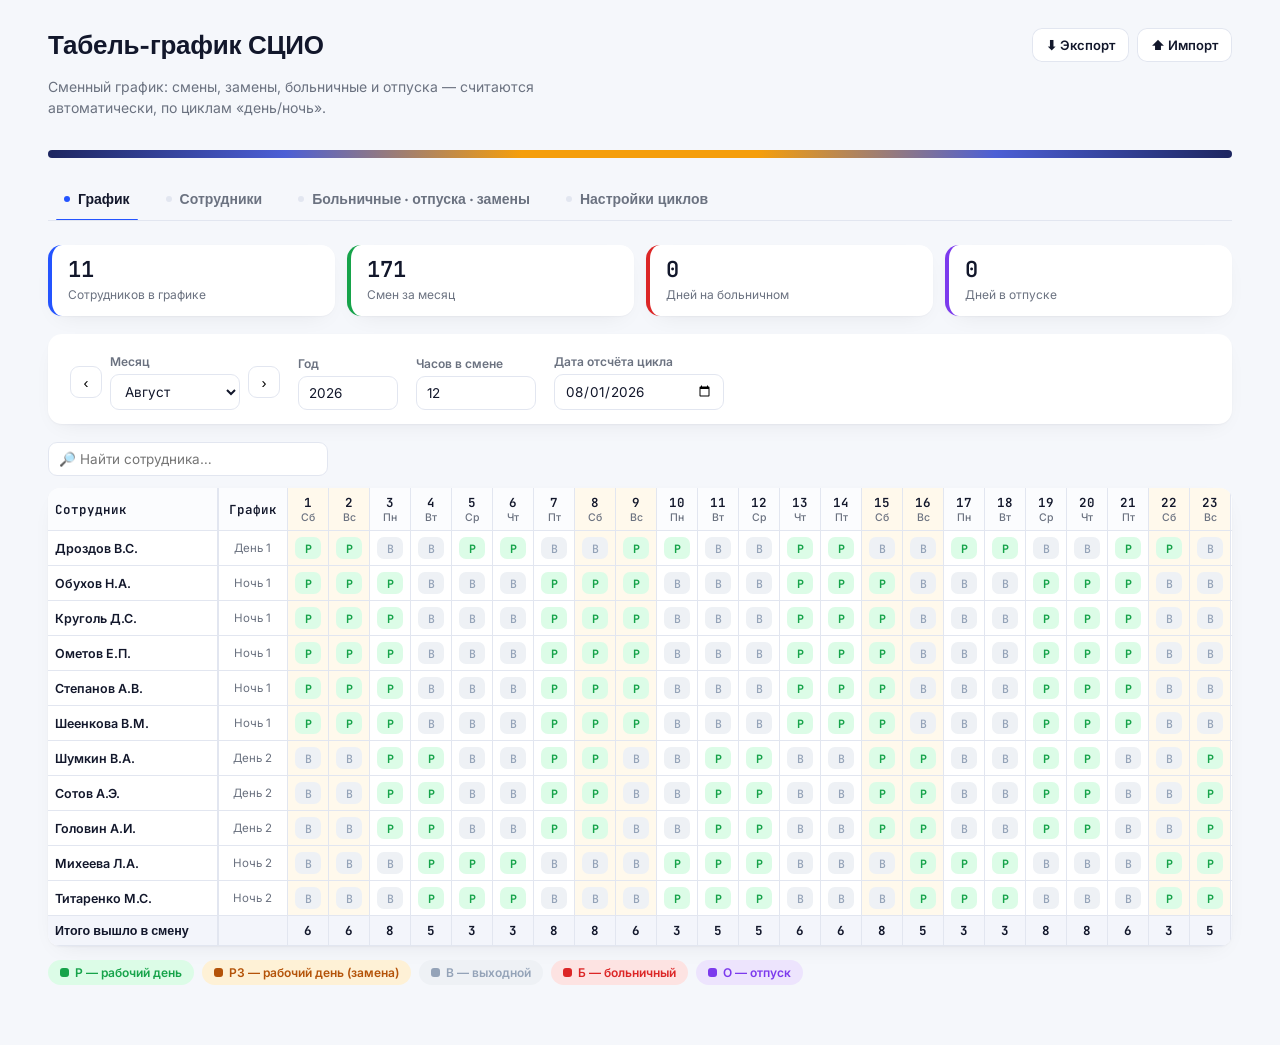
==== index.html @ 71535c07 "Add files via upload" ====
<!DOCTYPE html>
<html lang="ru">
<head>
<meta charset="UTF-8">
<meta name="viewport" content="width=device-width, initial-scale=1.0">
<title>Табель-график СЦИО</title>
<link rel="preconnect" href="https://fonts.googleapis.com">
<link href="https://fonts.googleapis.com/css2?family=Space+Grotesk:wght@500;600;700&family=Inter:wght@400;500;600;700&family=JetBrains+Mono:wght@400;500;600&display=swap" rel="stylesheet">
<style>
  :root{
    --ink:#12172b;
    --paper:#f5f7fb;
    --panel:#ffffff;
    --line:#e2e6f0;
    --muted:#6b7280;
    --day:#f59e0b;       /* дневная смена */
    --day-soft:#fef3c7;
    --night:#4c5fd5;      /* ночная смена */
    --night-soft:#e3e6fb;
    --work:#16a34a;       /* рабочий день Р */
    --work-soft:#dcfce7;
    --sub:#b45309;        /* замена РЗ */
    --sub-soft:#fef1d6;
    --rest:#94a3b8;       /* выходной В */
    --rest-soft:#eef1f5;
    --sick:#dc2626;       /* больничный Б */
    --sick-soft:#fde3e2;
    --vacation:#7c3aed;   /* отпуск О */
    --vacation-soft:#ede4fd;
    --accent:#2454ff;
    --accent-soft:#e7edff;
    --radius:14px;
    --shadow: 0 1px 2px rgba(18,23,43,.04), 0 8px 24px -12px rgba(18,23,43,.10);
  }
  *{box-sizing:border-box;}
  html,body{margin:0; padding:0;}
  body{
    background:var(--paper); color:var(--ink);
    font-family:"Inter",-apple-system,BlinkMacSystemFont,"Segoe UI",Roboto,Arial,sans-serif;
    -webkit-font-smoothing:antialiased;
  }
  ::selection{ background:var(--accent-soft); }
  :focus-visible{ outline:2px solid var(--accent); outline-offset:2px; border-radius:6px; }

  /* ---------- ШАПКА ---------- */
  header.top{
    padding:28px clamp(16px,4vw,48px) 0;
  }
  .brand{
    display:flex; align-items:flex-start; justify-content:space-between; gap:16px; flex-wrap:wrap;
  }
  .brand h1{
    font-family:"Space Grotesk", sans-serif; font-weight:700; font-size:26px; margin:0 0 4px; letter-spacing:-.01em;
  }
  .brand .sub{ color:var(--muted); font-size:14px; max-width:520px; line-height:1.5;}
  .cyclebar{
    margin-top:18px; height:8px; border-radius:99px; overflow:hidden; display:flex;
    box-shadow: inset 0 0 0 1px rgba(18,23,43,.05);
  }
  .cyclebar span{ flex:1; }

  .toolbar{ display:flex; gap:8px; flex-wrap:wrap; }
  .btn{
    border:none; border-radius:10px; padding:9px 14px; font-size:13px; font-weight:600; cursor:pointer;
    display:inline-flex; align-items:center; gap:6px; font-family:inherit; transition:transform .05s ease, filter .1s ease;
  }
  .btn:active{ transform:translateY(1px); }
  .btn-primary{ background:var(--accent); color:#fff; }
  .btn-primary:hover{ filter:brightness(1.06); }
  .btn-ghost{ background:var(--panel); color:var(--ink); box-shadow:inset 0 0 0 1px var(--line); }
  .btn-ghost:hover{ background:#fafbff; }
  .btn-danger{ background:var(--sick-soft); color:var(--sick); }

  /* ---------- ВКЛАДКИ ---------- */
  nav.tabs{
    display:flex; gap:4px; margin:22px clamp(16px,4vw,48px) 0; border-bottom:1px solid var(--line);
    overflow-x:auto;
  }
  nav.tabs button{
    background:none; border:none; cursor:pointer; font-family:"Space Grotesk",sans-serif;
    font-weight:600; font-size:14px; color:var(--muted); padding:10px 16px 12px; position:relative;
    white-space:nowrap; display:flex; align-items:center; gap:8px;
  }
  nav.tabs button .dot{ width:6px; height:6px; border-radius:50%; background:var(--line); }
  nav.tabs button.active{ color:var(--ink); }
  nav.tabs button.active .dot{ background:var(--accent); }
  nav.tabs button.active::after{
    content:""; position:absolute; left:8px; right:8px; bottom:-1px; height:2px; background:var(--accent); border-radius:2px;
  }
  nav.tabs button:hover{ color:var(--ink); }

  main{ padding:24px clamp(16px,4vw,48px) 60px; max-width:1400px; margin:0 auto; }
  .panel{ display:none; }
  .panel.active{ display:block; animation:fadeIn .18s ease; }
  @keyframes fadeIn{ from{opacity:0; transform:translateY(3px);} to{opacity:1; transform:none;} }

  .card{
    background:var(--panel); border-radius:var(--radius); box-shadow:var(--shadow);
    padding:20px 22px; margin-bottom:18px;
  }
  .card h2{
    font-family:"Space Grotesk",sans-serif; font-size:16px; margin:0 0 4px; display:flex; align-items:center; gap:8px;
  }
  .card .hint{ color:var(--muted); font-size:13px; margin:0 0 16px; line-height:1.5; }

  .field{ display:flex; flex-direction:column; gap:5px; }
  .field label{ font-size:12px; color:var(--muted); font-weight:600; }
  .field input, .field select{
    border:1px solid var(--line); border-radius:9px; padding:8px 10px; font-size:13.5px;
    background:#fff; color:var(--ink); font-family:inherit;
  }
  .field input:focus, .field select:focus{ border-color:var(--accent); }
  .settings-grid{ display:flex; gap:18px; flex-wrap:wrap; align-items:flex-end; }

  .month-nav{ display:flex; align-items:center; gap:8px; }
  .month-nav button{
    width:32px; height:32px; border-radius:9px; border:1px solid var(--line); background:#fff; cursor:pointer;
    font-size:15px; display:flex; align-items:center; justify-content:center;
  }
  .month-nav button:hover{ background:#fafbff; }

  /* ---------- СТАТ-КАРТЫ ---------- */
  .stats{ display:grid; grid-template-columns:repeat(auto-fit,minmax(150px,1fr)); gap:12px; margin-bottom:18px; }
  .stat{
    background:var(--panel); border-radius:var(--radius); box-shadow:var(--shadow); padding:14px 16px;
    border-left:4px solid var(--accent);
  }
  .stat .num{ font-family:"JetBrains Mono",monospace; font-size:22px; font-weight:600; line-height:1; }
  .stat .lbl{ font-size:12px; color:var(--muted); margin-top:6px; }
  .stat.work{ border-left-color:var(--work); }
  .stat.sick{ border-left-color:var(--sick); }
  .stat.vac{ border-left-color:var(--vacation); }

  /* ---------- ТАБЛИЦЫ ФОРМ (сотрудники / замены) ---------- */
  .rows{ display:flex; flex-direction:column; gap:8px; }
  .rowline{
    display:grid; grid-template-columns: 1.6fr 1fr 1.3fr 1.6fr auto; gap:10px; align-items:center;
    padding:8px; border:1px solid var(--line); border-radius:11px; background:#fbfcfe;
  }
  .rowline.swaprow{ grid-template-columns: 1fr 1.3fr 1.3fr 1.1fr auto; }
  .rowline input, .rowline select{ width:100%; border:1px solid var(--line); border-radius:8px; padding:7px 9px; font-size:13px; font-family:inherit; background:#fff;}
  .shift-pill-wrap{ display:flex; align-items:center; gap:8px; }
  .cycle-preview{ display:flex; gap:2px; }
  .cycle-preview i{ width:8px; height:14px; border-radius:2px; background:var(--rest-soft); display:inline-block; }
  .cycle-preview i.on{ background:var(--work); }
  .icon-btn{
    width:32px; height:32px; border-radius:8px; border:none; background:transparent; color:#b91c1c; cursor:pointer;
    font-size:16px; display:flex; align-items:center; justify-content:center;
  }
  .icon-btn:hover{ background:var(--sick-soft); }
  .add-link{
    margin-top:12px; background:none; border:1.5px dashed var(--line); border-radius:11px; padding:10px;
    width:100%; color:var(--accent); font-weight:600; font-size:13px; cursor:pointer;
  }
  .add-link:hover{ background:var(--accent-soft); border-color:var(--accent); }

  .empty-note{
    color:var(--muted); font-size:13.5px; padding:22px; text-align:center; border:1.5px dashed var(--line);
    border-radius:12px; background:#fbfcfe;
  }

  /* ---------- ГРАФИК (главная таблица) ---------- */
  .search-wrap{ margin-bottom:12px; max-width:280px; }
  .schedule-scroll{
    overflow:auto; border-radius:12px; box-shadow:var(--shadow); max-height:72vh; background:#fff;
  }
  table.sched{ border-collapse:separate; border-spacing:0; font-size:12.5px; width:100%; }
  table.sched th, table.sched td{
    border-bottom:1px solid var(--line); border-right:1px solid var(--line); padding:6px 7px; text-align:center; white-space:nowrap;
  }
  table.sched thead th{
    position:sticky; top:0; background:#fbfcfe; font-family:"JetBrains Mono",monospace; font-weight:600; z-index:3;
    color:var(--ink);
  }
  table.sched thead th.corner{ z-index:5; }
  table.sched thead .wd{ font-family:"Inter",sans-serif; font-weight:500; font-size:10.5px; color:var(--muted); display:block; }
  table.sched td.name, table.sched th.name{
    position:sticky; left:0; background:#fff; text-align:left; z-index:2; font-weight:600; min-width:170px; box-shadow:1px 0 0 var(--line);
  }
  table.sched thead th.name{ z-index:4; background:#fbfcfe; }
  table.sched td.shifttype{ color:var(--muted); font-size:11.5px; min-width:70px; }
  table.sched td.weekend, table.sched th.weekend{ background:#fff9ec; }
  table.sched td.today, table.sched th.today{ box-shadow: inset 0 0 0 2px var(--accent); }
  table.sched tbody tr:hover td{ background:#f7f9ff; }
  table.sched tbody tr:hover td.name{ background:#f7f9ff; }

  .badge{
    display:inline-flex; align-items:center; justify-content:center; min-width:26px; height:22px; border-radius:7px;
    font-weight:700; font-family:"JetBrains Mono",monospace; font-size:11.5px;
  }
  .badge.Р{ background:var(--work-soft); color:var(--work); }
  .badge.РЗ{ background:var(--sub-soft); color:var(--sub); }
  .badge.В{ background:var(--rest-soft); color:var(--rest); font-weight:500; }
  .badge.Б{ background:var(--sick-soft); color:var(--sick); }
  .badge.О{ background:var(--vacation-soft); color:var(--vacation); }

  tr.totals td{ background:#f3f5fb; font-weight:700; font-family:"JetBrains Mono",monospace; }
  tr.totals td.name{ background:#f3f5fb; font-family:"Space Grotesk",sans-serif; }

  .legend{ display:flex; flex-wrap:wrap; gap:8px; margin-top:14px; }
  .legend .chip{
    display:inline-flex; align-items:center; gap:6px; padding:5px 12px; border-radius:99px; font-size:12px; font-weight:600;
  }
  .legend .chip .sw{ width:9px; height:9px; border-radius:3px; }

  @media (max-width:640px){
    .rowline, .rowline.swaprow{ grid-template-columns:1fr; }
    .settings-grid{ flex-direction:column; align-items:stretch; }
  }
</style>
</head>
<body>

<header class="top">
  <div class="brand">
    <div>
      <h1>Табель-график СЦИО</h1>
      <p class="sub">Сменный график: смены, замены, больничные и отпуска — считаются автоматически, по циклам «день/ночь».</p>
    </div>
    <div class="toolbar">
      <button class="btn btn-ghost" onclick="exportData()">⬇ Экспорт</button>
      <button class="btn btn-ghost" onclick="document.getElementById('importFile').click()">⬆ Импорт</button>
      <input id="importFile" type="file" accept="application/json" style="display:none" onchange="importData(event)">
    </div>
  </div>
  <div class="cyclebar">
    <span style="background:linear-gradient(90deg,#1d2660,#4c5fd5)"></span>
    <span style="background:linear-gradient(90deg,#4c5fd5,#f59e0b)"></span>
    <span style="background:linear-gradient(90deg,#f59e0b,#f59e0b)"></span>
    <span style="background:linear-gradient(90deg,#f59e0b,#4c5fd5)"></span>
    <span style="background:linear-gradient(90deg,#4c5fd5,#1d2660)"></span>
  </div>
</header>

<nav class="tabs">
  <button class="tab-btn active" data-tab="grafik" onclick="showTab('grafik')"><span class="dot"></span>График</button>
  <button class="tab-btn" data-tab="people" onclick="showTab('people')"><span class="dot"></span>Сотрудники</button>
  <button class="tab-btn" data-tab="swaps" onclick="showTab('swaps')"><span class="dot"></span>Больничные · отпуска · замены</button>
  <button class="tab-btn" data-tab="settings" onclick="showTab('settings')"><span class="dot"></span>Настройки циклов</button>
</nav>

<main>

  <!-- ===== ГРАФИК ===== -->
  <section id="tab-grafik" class="panel active">
    <div class="stats" id="statsRow"></div>

    <div class="card" style="padding-bottom:14px;">
      <div class="settings-grid">
        <div class="month-nav">
          <button onclick="shiftMonth(-1)">‹</button>
          <div class="field" style="min-width:130px;">
            <label>Месяц</label>
            <select id="monthSel" onchange="render()"></select>
          </div>
          <button onclick="shiftMonth(1)">›</button>
        </div>
        <div class="field" style="width:100px;">
          <label>Год</label>
          <input id="yearInput" type="number" value="2026" onchange="render()">
        </div>
        <div class="field" style="width:120px;">
          <label>Часов в смене</label>
          <input id="shiftHours" type="number" value="12" onchange="render()">
        </div>
        <div class="field" style="width:170px;">
          <label>Дата отсчёта цикла</label>
          <input id="refDate" type="date" value="2026-08-01" onchange="render()">
        </div>
      </div>
    </div>

    <div class="search-wrap field">
      <input id="searchInput" placeholder="🔎 Найти сотрудника…" oninput="renderSchedule()">
    </div>

    <div class="schedule-scroll">
      <div id="scheduleTable"></div>
    </div>

    <div class="legend">
      <span class="chip" style="background:var(--work-soft); color:var(--work);"><span class="sw" style="background:var(--work);"></span>Р — рабочий день</span>
      <span class="chip" style="background:var(--sub-soft); color:var(--sub);"><span class="sw" style="background:var(--sub);"></span>РЗ — рабочий день (замена)</span>
      <span class="chip" style="background:var(--rest-soft); color:var(--rest);"><span class="sw" style="background:var(--rest);"></span>В — выходной</span>
      <span class="chip" style="background:var(--sick-soft); color:var(--sick);"><span class="sw" style="background:var(--sick);"></span>Б — больничный</span>
      <span class="chip" style="background:var(--vacation-soft); color:var(--vacation);"><span class="sw" style="background:var(--vacation);"></span>О — отпуск</span>
    </div>
  </section>

  <!-- ===== СОТРУДНИКИ ===== -->
  <section id="tab-people" class="panel">
    <div class="card">
      <h2>👥 Сотрудники</h2>
      <p class="hint">ФИО, табельный номер и тип графика. Полоска рядом с типом графика показывает цикл: тёмные квадраты — рабочие дни.</p>
      <div id="employeesRows" class="rows"></div>
      <button class="add-link" onclick="addEmployee()">+ Добавить сотрудника</button>
    </div>
  </section>

  <!-- ===== ЗАМЕНЫ ===== -->
  <section id="tab-swaps" class="panel">
    <div class="card">
      <h2>🩺 Больничные, отпуска и замены</h2>
      <p class="hint">Если сотрудника заменили — у него в графике встанет «В», у заменяющего — «РЗ». Для больничного/отпуска поле «Кто вместо» можно оставить пустым.</p>
      <div id="swapsRows" class="rows"></div>
      <button class="add-link" onclick="addSwap()">+ Добавить запись</button>
    </div>
  </section>

  <!-- ===== НАСТРОЙКИ ЦИКЛОВ ===== -->
  <section id="tab-settings" class="panel">
    <div class="card">
      <h2>⚙️ Типы графика и циклы</h2>
      <p class="hint">«День 1» / «Ночь 1» работают первые дни цикла; «День 2» / «Ночь 2» — последние (противофазный график, чтобы смены не пересекались).</p>
      <div id="shiftTypesRows" class="rows"></div>
    </div>
  </section>

</main>

<script>
/* ---------- СОСТОЯНИЕ (хранится только в памяти браузера на время сессии) ---------- */

let shiftTypes = {
  "День 1": {cycle:4, work:2, invert:false},
  "День 2": {cycle:4, work:2, invert:true},
  "Ночь 1": {cycle:6, work:3, invert:false},
  "Ночь 2": {cycle:6, work:3, invert:true},
};

let employees = [
  {name:"Дроздов В.С.", id:"856771", shift:"День 1"},
  {name:"Обухов Н.А.", id:"910527", shift:"Ночь 1"},
  {name:"Круголь Д.С.", id:"977195", shift:"Ночь 1"},
  {name:"Ометов Е.П.", id:"1232603", shift:"Ночь 1"},
  {name:"Степанов А.В.", id:"784515", shift:"Ночь 1"},
  {name:"Шеенкова В.М.", id:"905517", shift:"Ночь 1"},
  {name:"Шумкин В.А.", id:"855363", shift:"День 2"},
  {name:"Сотов А.Э.", id:"1091930", shift:"День 2"},
  {name:"Головин А.И.", id:"855348", shift:"День 2"},
  {name:"Михеева Л.А.", id:"909433", shift:"Ночь 2"},
  {name:"Титаренко М.С.", id:"1467380", shift:"Ночь 2"},
];

let swaps = []; // {date:"YYYY-MM-DD", original:"", substitute:"", reason:"Больничный"}

/* ---------- УТИЛИТЫ ---------- */

const MONTHS = ["Январь","Февраль","Март","Апрель","Май","Июнь","Июль","Август","Сентябрь","Октябрь","Ноябрь","Декабрь"];
const WEEKDAYS = ["Вс","Пн","Вт","Ср","Чт","Пт","Сб"];

function pad(n){ return String(n).padStart(2,"0"); }
function dateKey(d){ return `${d.getFullYear()}-${pad(d.getMonth()+1)}-${pad(d.getDate())}`; }
function daysInMonth(year, month){ return new Date(year, month+1, 0).getDate(); }
function isSameDay(a,b){ return a.getFullYear()===b.getFullYear() && a.getMonth()===b.getMonth() && a.getDate()===b.getDate(); }

function computeDayStatus(day, emp, refDate){
  const key = dateKey(day);
  const asOriginal = swaps.filter(s => s.date === key && s.original === emp.name);
  if (asOriginal.some(s => s.reason === "Больничный")) return "Б";
  if (asOriginal.some(s => s.reason === "Отпуск")) return "О";
  if (asOriginal.length > 0) return "В";

  const asSubstitute = swaps.some(s => s.date === key && s.substitute === emp.name);
  if (asSubstitute) return "РЗ";

  if (!emp.shift || !shiftTypes[emp.shift]) return "";
  const def = shiftTypes[emp.shift];
  const diffDays = Math.round((day - refDate) / 86400000);
  let mod = diffDays % def.cycle;
  if (mod < 0) mod += def.cycle;
  const isWork = def.invert ? (mod >= def.work) : (mod < def.work);
  return isWork ? "Р" : "В";
}

function cyclePreviewHTML(def){
  let html = `<span class="cycle-preview">`;
  for(let i=0;i<def.cycle;i++){
    const on = def.invert ? (i>=def.work) : (i<def.work);
    html += `<i class="${on?'on':''}"></i>`;
  }
  html += `</span>`;
  return html;
}

/* ---------- ВКЛАДКИ ---------- */

function showTab(name){
  document.querySelectorAll(".panel").forEach(p=>p.classList.remove("active"));
  document.getElementById("tab-"+name).classList.add("active");
  document.querySelectorAll(".tab-btn").forEach(b=>b.classList.toggle("active", b.dataset.tab===name));
}

/* ---------- РЕНДЕР: СОТРУДНИКИ ---------- */

function renderEmployees(){
  let html = "";
  employees.forEach((e,i)=>{
    const def = shiftTypes[e.shift];
    html += `<div class="rowline">
      <input value="${e.name}" placeholder="ФИО" onchange="employees[${i}].name=this.value; render()">
      <input value="${e.id||""}" placeholder="Табельный №" onchange="employees[${i}].id=this.value">
      <div class="shift-pill-wrap">
        <select onchange="employees[${i}].shift=this.value; render()">
          <option value="">— тип графика —</option>
          ${Object.keys(shiftTypes).map(s=>`<option value="${s}" ${e.shift===s?"selected":""}>${s}</option>`).join("")}
        </select>
      </div>
      <div class="shift-pill-wrap">${def ? cyclePreviewHTML(def) : '<span class="hint" style="margin:0;font-size:12px;">—</span>'}</div>
      <button class="icon-btn" title="Удалить" onclick="employees.splice(${i},1); render()">✕</button>
    </div>`;
  });
  document.getElementById("employeesRows").innerHTML = html || `<div class="empty-note">Сотрудников пока нет — добавьте первого ниже.</div>`;
}

function addEmployee(){
  employees.push({name:"Новый сотрудник", id:"", shift:""});
  render();
  showTab('people');
}

/* ---------- РЕНДЕР: ТИПЫ ГРАФИКА ---------- */

function renderShiftTypes(){
  let html = "";
  Object.keys(shiftTypes).forEach(name=>{
    const d = shiftTypes[name];
    html += `<div class="rowline" style="grid-template-columns:1fr 1fr 1fr 1.4fr;">
      <div style="font-weight:600;">${name}</div>
      <div class="field" style="gap:2px;">
        <label>Дней в цикле</label>
        <input type="number" value="${d.cycle}" onchange="shiftTypes['${name}'].cycle=parseInt(this.value)||1; render()">
      </div>
      <div class="field" style="gap:2px;">
        <label>Рабочих дней подряд</label>
        <input type="number" value="${d.work}" onchange="shiftTypes['${name}'].work=parseInt(this.value)||0; render()">
      </div>
      <div style="display:flex; align-items:center; gap:10px;">
        ${cyclePreviewHTML(d)}
        <label style="display:flex;align-items:center;gap:6px;font-size:12px;color:var(--muted);">
          <input type="checkbox" style="width:auto;" ${d.invert?"checked":""} onchange="shiftTypes['${name}'].invert=this.checked; render()"> в конце цикла
        </label>
      </div>
    </div>`;
  });
  document.getElementById("shiftTypesRows").innerHTML = html;
}

/* ---------- РЕНДЕР: ЗАМЕНЫ ---------- */

function renderSwaps(){
  let html = "";
  swaps.forEach((s,i)=>{
    html += `<div class="rowline swaprow">
      <input type="date" value="${s.date}" onchange="swaps[${i}].date=this.value; render()">
      <select onchange="swaps[${i}].original=this.value; render()">
        <option value="">Кто должен был выйти</option>
        ${employees.map(e=>`<option value="${e.name}" ${s.original===e.name?"selected":""}>${e.name}</option>`).join("")}
      </select>
      <select onchange="swaps[${i}].substitute=this.value; render()">
        <option value="">Кто выходит вместо</option>
        ${employees.map(e=>`<option value="${e.name}" ${s.substitute===e.name?"selected":""}>${e.name}</option>`).join("")}
      </select>
      <select onchange="swaps[${i}].reason=this.value; render()">
        ${["Больничный","Отпуск","Замена"].map(r=>`<option value="${r}" ${s.reason===r?"selected":""}>${r}</option>`).join("")}
      </select>
      <button class="icon-btn" title="Удалить" onclick="swaps.splice(${i},1); render()">✕</button>
    </div>`;
  });
  document.getElementById("swapsRows").innerHTML = html || `<div class="empty-note">Записей нет. Больничные, отпуска и замены появятся в графике сразу после добавления.</div>`;
}

function addSwap(){
  const y = document.getElementById("yearInput").value;
  const m = document.getElementById("monthSel").value;
  swaps.push({date:`${y}-${pad(parseInt(m)+1)}-01`, original:"", substitute:"", reason:"Больничный"});
  render();
  showTab('swaps');
}

/* ---------- РЕНДЕР: СТАТИСТИКА ---------- */

function renderStats(days, refDate){
  let shifts=0, sick=0, vac=0;
  employees.forEach(emp=>{
    days.forEach(d=>{
      const st = computeDayStatus(d, emp, refDate);
      if (st==="Р"||st==="РЗ") shifts++;
      if (st==="Б") sick++;
      if (st==="О") vac++;
    });
  });
  document.getElementById("statsRow").innerHTML = `
    <div class="stat"><div class="num">${employees.length}</div><div class="lbl">Сотрудников в графике</div></div>
    <div class="stat work"><div class="num">${shifts}</div><div class="lbl">Смен за месяц</div></div>
    <div class="stat sick"><div class="num">${sick}</div><div class="lbl">Дней на больничном</div></div>
    <div class="stat vac"><div class="num">${vac}</div><div class="lbl">Дней в отпуске</div></div>
  `;
}

/* ---------- РЕНДЕР: ГРАФИК ---------- */

function renderSchedule(){
  const year = parseInt(document.getElementById("yearInput").value);
  const month = parseInt(document.getElementById("monthSel").value);
  const shiftHours = parseFloat(document.getElementById("shiftHours").value) || 0;
  const refDate = new Date(document.getElementById("refDate").value + "T00:00:00");
  const nDays = daysInMonth(year, month);
  const today = new Date();
  const search = (document.getElementById("searchInput").value || "").toLowerCase();

  const days = [];
  for(let d=1; d<=nDays; d++){ days.push(new Date(year, month, d)); }

  renderStats(days, refDate);

  const visibleEmployees = employees.filter(e => e.name.toLowerCase().includes(search));

  if (employees.length===0){
    document.getElementById("scheduleTable").innerHTML = `<div class="empty-note">Добавьте сотрудников во вкладке «Сотрудники», чтобы увидеть график.</div>`;
    return;
  }
  if (visibleEmployees.length===0){
    document.getElementById("scheduleTable").innerHTML = `<div class="empty-note">Никого не найдено по запросу «${search}».</div>`;
    return;
  }

  let html = `<table class="sched"><thead><tr><th class="name corner">Сотрудник</th><th>График</th>`;
  days.forEach(d=>{
    const isWeekend = d.getDay()===0 || d.getDay()===6;
    const isToday = isSameDay(d, today);
    html += `<th class="${isWeekend?'weekend':''} ${isToday?'today':''}">${d.getDate()}<span class="wd">${WEEKDAYS[d.getDay()]}</span></th>`;
  });
  html += `<th>Смен</th><th>Часов</th></tr></thead><tbody>`;

  const dayTotals = new Array(nDays).fill(0);

  visibleEmployees.forEach(emp=>{
    html += `<tr><td class="name">${emp.name}</td><td class="shifttype">${emp.shift||"—"}</td>`;
    let shiftsCount = 0;
    days.forEach((d,idx)=>{
      const status = computeDayStatus(d, emp, refDate);
      const empIndexAll = employees.indexOf(emp);
      if (status==="Р" || status==="РЗ"){
        shiftsCount++;
        // считаем в общий итог только один раз на исходном списке сотрудников
      }
      const isWeekend = d.getDay()===0 || d.getDay()===6;
      const isToday = isSameDay(d, today);
      const title = {"Р":"Рабочий день","РЗ":"Рабочий день (замена)","В":"Выходной","Б":"Больничный","О":"Отпуск","":""}[status];
      html += `<td class="${isWeekend?'weekend':''} ${isToday?'today':''}" title="${title}">${status?`<span class="badge ${status}">${status}</span>`:""}</td>`;
    });
    html += `<td><b>${shiftsCount}</b></td><td><b>${shiftsCount*shiftHours}</b></td>`;
    html += `</tr>`;
  });

  // итоги считаем по ВСЕМ сотрудникам (не только отфильтрованным), чтобы цифры не искажались поиском
  employees.forEach(emp=>{
    days.forEach((d,idx)=>{
      const status = computeDayStatus(d, emp, refDate);
      if (status==="Р" || status==="РЗ") dayTotals[idx]++;
    });
  });

  html += `<tr class="totals"><td class="name">Итого вышло в смену</td><td></td>`;
  dayTotals.forEach(t=>{ html += `<td>${t}</td>`; });
  html += `<td></td><td></td></tr>`;
  html += `</tbody></table>`;

  document.getElementById("scheduleTable").innerHTML = html;
}

/* ---------- НАВИГАЦИЯ ПО МЕСЯЦАМ ---------- */

function shiftMonth(delta){
  const sel = document.getElementById("monthSel");
  const yearInput = document.getElementById("yearInput");
  let m = parseInt(sel.value) + delta;
  let y = parseInt(yearInput.value);
  if (m<0){ m=11; y--; }
  if (m>11){ m=0; y++; }
  sel.value = m;
  yearInput.value = y;
  render();
}

/* ---------- ЭКСПОРТ / ИМПОРТ ---------- */

function exportData(){
  const data = {
    employees, swaps, shiftTypes,
    settings:{
      month: document.getElementById("monthSel").value,
      year: document.getElementById("yearInput").value,
      shiftHours: document.getElementById("shiftHours").value,
      refDate: document.getElementById("refDate").value
    }
  };
  const blob = new Blob([JSON.stringify(data, null, 2)], {type:"application/json"});
  const url = URL.createObjectURL(blob);
  const a = document.createElement("a");
  a.href = url;
  a.download = "grafik-scio.json";
  a.click();
  URL.revokeObjectURL(url);
}

function importData(event){
  const file = event.target.files[0];
  if (!file) return;
  const reader = new FileReader();
  reader.onload = e => {
    try{
      const data = JSON.parse(e.target.result);
      if (data.employees) employees = data.employees;
      if (data.swaps) swaps = data.swaps;
      if (data.shiftTypes) shiftTypes = data.shiftTypes;
      if (data.settings){
        document.getElementById("monthSel").value = data.settings.month;
        document.getElementById("yearInput").value = data.settings.year;
        document.getElementById("shiftHours").value = data.settings.shiftHours;
        document.getElementById("refDate").value = data.settings.refDate;
      }
      render();
    }catch(err){
      alert("Не удалось прочитать файл: " + err.message);
    }
  };
  reader.readAsText(file);
}

/* ---------- ИНИЦИАЛИЗАЦИЯ ---------- */

function initMonthSelect(){
  const sel = document.getElementById("monthSel");
  sel.innerHTML = MONTHS.map((m,i)=>`<option value="${i}">${m}</option>`).join("");
  sel.value = 7; // Август по умолчанию
}

function render(){
  renderEmployees();
  renderShiftTypes();
  renderSwaps();
  renderSchedule();
}

initMonthSelect();
render();
</script>
</body>
</html>
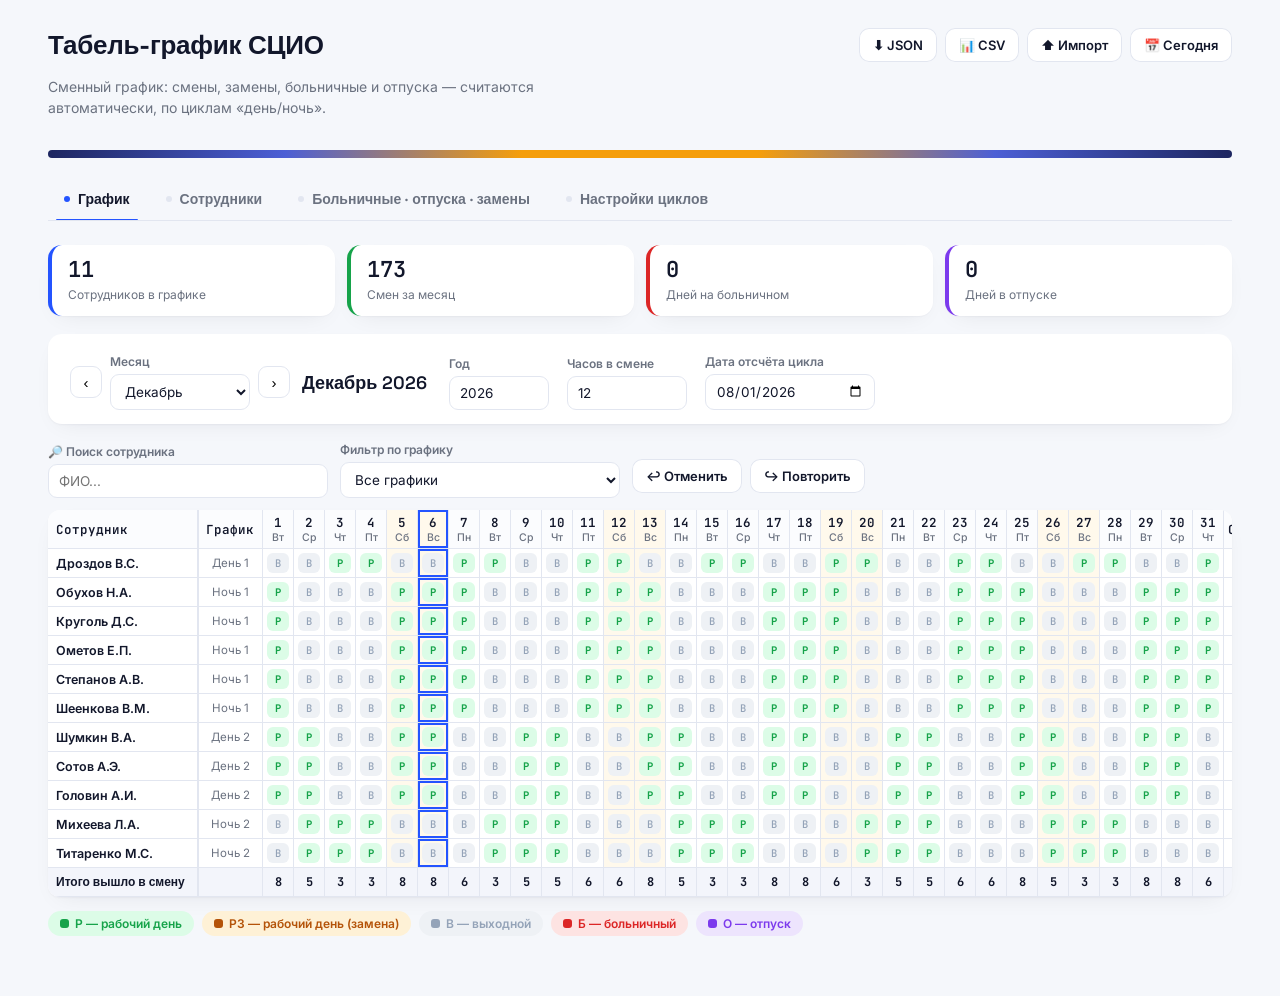
==== commit 179cb8cf: "Add files via upload" ====
--- a/index.html
+++ b/index.html
@@ -1,3 +1,4 @@
+
 <!DOCTYPE html>
 <html lang="ru">
 <head>
@@ -13,19 +14,19 @@
     --panel:#ffffff;
     --line:#e2e6f0;
     --muted:#6b7280;
-    --day:#f59e0b;       /* дневная смена */
+    --day:#f59e0b;
     --day-soft:#fef3c7;
-    --night:#4c5fd5;      /* ночная смена */
+    --night:#4c5fd5;
     --night-soft:#e3e6fb;
-    --work:#16a34a;       /* рабочий день Р */
+    --work:#16a34a;
     --work-soft:#dcfce7;
-    --sub:#b45309;        /* замена РЗ */
+    --sub:#b45309;
     --sub-soft:#fef1d6;
-    --rest:#94a3b8;       /* выходной В */
+    --rest:#94a3b8;
     --rest-soft:#eef1f5;
-    --sick:#dc2626;       /* больничный Б */
+    --sick:#dc2626;
     --sick-soft:#fde3e2;
-    --vacation:#7c3aed;   /* отпуск О */
+    --vacation:#7c3aed;
     --vacation-soft:#ede4fd;
     --accent:#2454ff;
     --accent-soft:#e7edff;
@@ -42,7 +43,6 @@
   ::selection{ background:var(--accent-soft); }
   :focus-visible{ outline:2px solid var(--accent); outline-offset:2px; border-radius:6px; }
 
-  /* ---------- ШАПКА ---------- */
   header.top{
     padding:28px clamp(16px,4vw,48px) 0;
   }
@@ -53,6 +53,7 @@
     font-family:"Space Grotesk", sans-serif; font-weight:700; font-size:26px; margin:0 0 4px; letter-spacing:-.01em;
   }
   .brand .sub{ color:var(--muted); font-size:14px; max-width:520px; line-height:1.5;}
+  .brand .sub strong{ color:var(--accent); }
   .cyclebar{
     margin-top:18px; height:8px; border-radius:99px; overflow:hidden; display:flex;
     box-shadow: inset 0 0 0 1px rgba(18,23,43,.05);
@@ -70,8 +71,8 @@
   .btn-ghost{ background:var(--panel); color:var(--ink); box-shadow:inset 0 0 0 1px var(--line); }
   .btn-ghost:hover{ background:#fafbff; }
   .btn-danger{ background:var(--sick-soft); color:var(--sick); }
-
-  /* ---------- ВКЛАДКИ ---------- */
+  .btn-success{ background:var(--work-soft); color:var(--work); }
+
   nav.tabs{
     display:flex; gap:4px; margin:22px clamp(16px,4vw,48px) 0; border-bottom:1px solid var(--line);
     overflow-x:auto;
@@ -102,6 +103,9 @@
     font-family:"Space Grotesk",sans-serif; font-size:16px; margin:0 0 4px; display:flex; align-items:center; gap:8px;
   }
   .card .hint{ color:var(--muted); font-size:13px; margin:0 0 16px; line-height:1.5; }
+  .card .warning{
+    background:var(--sick-soft); color:var(--sick); padding:10px 14px; border-radius:9px; font-size:13px; margin-top:12px;
+  }
 
   .field{ display:flex; flex-direction:column; gap:5px; }
   .field label{ font-size:12px; color:var(--muted); font-weight:600; }
@@ -119,7 +123,6 @@
   }
   .month-nav button:hover{ background:#fafbff; }
 
-  /* ---------- СТАТ-КАРТЫ ---------- */
   .stats{ display:grid; grid-template-columns:repeat(auto-fit,minmax(150px,1fr)); gap:12px; margin-bottom:18px; }
   .stat{
     background:var(--panel); border-radius:var(--radius); box-shadow:var(--shadow); padding:14px 16px;
@@ -131,7 +134,6 @@
   .stat.sick{ border-left-color:var(--sick); }
   .stat.vac{ border-left-color:var(--vacation); }
 
-  /* ---------- ТАБЛИЦЫ ФОРМ (сотрудники / замены) ---------- */
   .rows{ display:flex; flex-direction:column; gap:8px; }
   .rowline{
     display:grid; grid-template-columns: 1.6fr 1fr 1.3fr 1.6fr auto; gap:10px; align-items:center;
@@ -148,6 +150,8 @@
     font-size:16px; display:flex; align-items:center; justify-content:center;
   }
   .icon-btn:hover{ background:var(--sick-soft); }
+  .icon-btn.ok{ color:var(--work); }
+  .icon-btn.ok:hover{ background:var(--work-soft); }
   .add-link{
     margin-top:12px; background:none; border:1.5px dashed var(--line); border-radius:11px; padding:10px;
     width:100%; color:var(--accent); font-weight:600; font-size:13px; cursor:pointer;
@@ -159,14 +163,21 @@
     border-radius:12px; background:#fbfcfe;
   }
 
-  /* ---------- ГРАФИК (главная таблица) ---------- */
-  .search-wrap{ margin-bottom:12px; max-width:280px; }
+  .search-wrap{ 
+    display:flex; gap:12px; flex-wrap:wrap; margin-bottom:12px; align-items:flex-end;
+  }
+  .search-wrap .field{ flex:1; min-width:180px; max-width:280px; }
+
   .schedule-scroll{
     overflow:auto; border-radius:12px; box-shadow:var(--shadow); max-height:72vh; background:#fff;
-  }
-  table.sched{ border-collapse:separate; border-spacing:0; font-size:12.5px; width:100%; }
+    -webkit-overflow-scrolling:touch;
+  }
+  table.sched{ 
+    border-collapse:separate; border-spacing:0; font-size:12.5px; width:100%; 
+    min-width:600px;
+  }
   table.sched th, table.sched td{
-    border-bottom:1px solid var(--line); border-right:1px solid var(--line); padding:6px 7px; text-align:center; white-space:nowrap;
+    border-bottom:1px solid var(--line); border-right:1px solid var(--line); padding:6px 6px; text-align:center; white-space:nowrap;
   }
   table.sched thead th{
     position:sticky; top:0; background:#fbfcfe; font-family:"JetBrains Mono",monospace; font-weight:600; z-index:3;
@@ -175,18 +186,34 @@
   table.sched thead th.corner{ z-index:5; }
   table.sched thead .wd{ font-family:"Inter",sans-serif; font-weight:500; font-size:10.5px; color:var(--muted); display:block; }
   table.sched td.name, table.sched th.name{
-    position:sticky; left:0; background:#fff; text-align:left; z-index:2; font-weight:600; min-width:170px; box-shadow:1px 0 0 var(--line);
+    position:sticky; left:0; background:#fff; text-align:left; z-index:2; font-weight:600; min-width:150px; 
+    max-width:200px; box-shadow:1px 0 0 var(--line); padding:6px 10px 6px 8px;
   }
   table.sched thead th.name{ z-index:4; background:#fbfcfe; }
-  table.sched td.shifttype{ color:var(--muted); font-size:11.5px; min-width:70px; }
+  table.sched td.shifttype{ 
+    color:var(--muted); font-size:11.5px; min-width:65px; padding:6px 5px;
+  }
   table.sched td.weekend, table.sched th.weekend{ background:#fff9ec; }
   table.sched td.today, table.sched th.today{ box-shadow: inset 0 0 0 2px var(--accent); }
   table.sched tbody tr:hover td{ background:#f7f9ff; }
   table.sched tbody tr:hover td.name{ background:#f7f9ff; }
+  table.sched td.clickable{ cursor:pointer; }
+  table.sched td.clickable:hover{ background:#e7edff !important; }
+  
+  table.sched td .badge{
+    min-width:22px; height:20px; font-size:10.5px; padding:0 4px;
+  }
+  table.sched th, table.sched td{
+    padding:4px 4px;
+  }
+  table.sched td:last-child,
+  table.sched th:last-child {
+    border-right: none;
+  }
 
   .badge{
-    display:inline-flex; align-items:center; justify-content:center; min-width:26px; height:22px; border-radius:7px;
-    font-weight:700; font-family:"JetBrains Mono",monospace; font-size:11.5px;
+    display:inline-flex; align-items:center; justify-content:center; min-width:24px; height:20px; border-radius:6px;
+    font-weight:700; font-family:"JetBrains Mono",monospace; font-size:10.5px; padding:0 5px;
   }
   .badge.Р{ background:var(--work-soft); color:var(--work); }
   .badge.РЗ{ background:var(--sub-soft); color:var(--sub); }
@@ -194,7 +221,7 @@
   .badge.Б{ background:var(--sick-soft); color:var(--sick); }
   .badge.О{ background:var(--vacation-soft); color:var(--vacation); }
 
-  tr.totals td{ background:#f3f5fb; font-weight:700; font-family:"JetBrains Mono",monospace; }
+  tr.totals td{ background:#f3f5fb; font-weight:700; font-family:"JetBrains Mono",monospace; font-size:12px; }
   tr.totals td.name{ background:#f3f5fb; font-family:"Space Grotesk",sans-serif; }
 
   .legend{ display:flex; flex-wrap:wrap; gap:8px; margin-top:14px; }
@@ -203,9 +230,71 @@
   }
   .legend .chip .sw{ width:9px; height:9px; border-radius:3px; }
 
-  @media (max-width:640px){
-    .rowline, .rowline.swaprow{ grid-template-columns:1fr; }
-    .settings-grid{ flex-direction:column; align-items:stretch; }
+  .toast{
+    position:fixed; bottom:30px; right:30px; background:var(--ink); color:#fff;
+    padding:14px 24px; border-radius:12px; font-weight:600; font-size:14px; z-index:999;
+    animation:slideUp .3s ease; box-shadow:0 4px 12px rgba(0,0,0,.2);
+  }
+  @keyframes slideUp{ from{opacity:0; transform:translateY(20px);} to{opacity:1; transform:none;} }
+
+  .conflict-badge{
+    display:inline-block; background:var(--sick); color:#fff; border-radius:99px; padding:2px 10px;
+    font-size:11px; font-weight:700; margin-left:8px;
+  }
+
+  .current-month-label{
+    font-family:"Space Grotesk",sans-serif; font-weight:600; font-size:18px; color:var(--ink);
+    padding:0 4px; min-width:100px; text-align:center;
+  }
+
+  @media (max-width:768px){
+    header.top{ padding:16px clamp(12px,3vw,24px) 0; }
+    main{ padding:16px clamp(12px,3vw,24px) 40px; }
+    .brand h1{ font-size:20px; }
+    .brand .sub{ font-size:12px; }
+    .card{ padding:14px 14px; }
+    .stats{ grid-template-columns:1fr 1fr; gap:8px; }
+    .stat{ padding:10px 12px; }
+    .stat .num{ font-size:18px; }
+    
+    .settings-grid{ gap:10px; }
+    .settings-grid .field{ min-width:auto; width:100% !important; }
+    .month-nav{ width:100%; justify-content:center; }
+    .month-nav .field{ min-width:120px !important; }
+    .current-month-label{ font-size:15px; min-width:80px; }
+    
+    .search-wrap{ flex-direction:column; }
+    .search-wrap .field{ max-width:100%; min-width:auto; }
+    
+    .schedule-scroll{ max-height:60vh; }
+    table.sched{ font-size:11px; min-width:500px; }
+    table.sched th, table.sched td{ padding:3px 3px; }
+    table.sched td.name, table.sched th.name{ 
+      min-width:100px; max-width:140px; padding:3px 6px 3px 5px; font-size:11px;
+    }
+    table.sched td.shifttype{ min-width:50px; font-size:10px; }
+    table.sched td .badge{ min-width:18px; height:18px; font-size:9px; padding:0 3px; }
+    table.sched thead .wd{ font-size:9px; }
+    
+    nav.tabs button{ font-size:12px; padding:8px 10px 10px; }
+    nav.tabs{ margin:12px clamp(12px,3vw,24px) 0; }
+    
+    .rowline, .rowline.swaprow{ grid-template-columns:1fr; gap:6px; }
+    .rowline input, .rowline select{ font-size:12px; padding:5px 7px; }
+    .toolbar .btn{ padding:6px 10px; font-size:11px; }
+    .legend .chip{ font-size:10px; padding:3px 8px; }
+  }
+
+  @media (max-width:480px){
+    .brand{ flex-direction:column; }
+    .toolbar{ width:100%; }
+    .toolbar .btn{ flex:1; justify-content:center; padding:8px 6px; font-size:10px; }
+    .stats{ grid-template-columns:1fr 1fr; gap:6px; }
+    table.sched{ font-size:10px; min-width:400px; }
+    table.sched td.name, table.sched th.name{ min-width:80px; max-width:100px; font-size:10px; }
+    table.sched td .badge{ min-width:16px; height:16px; font-size:8px; padding:0 2px; border-radius:4px; }
+    .toast{ bottom:10px; right:10px; left:10px; padding:12px 16px; font-size:13px; }
+    .current-month-label{ font-size:13px; min-width:60px; }
   }
 </style>
 </head>
@@ -218,9 +307,11 @@
       <p class="sub">Сменный график: смены, замены, больничные и отпуска — считаются автоматически, по циклам «день/ночь».</p>
     </div>
     <div class="toolbar">
-      <button class="btn btn-ghost" onclick="exportData()">⬇ Экспорт</button>
+      <button class="btn btn-ghost" onclick="exportData()">⬇ JSON</button>
+      <button class="btn btn-ghost" onclick="exportCSV()">📊 CSV</button>
       <button class="btn btn-ghost" onclick="document.getElementById('importFile').click()">⬆ Импорт</button>
       <input id="importFile" type="file" accept="application/json" style="display:none" onchange="importData(event)">
+      <button class="btn btn-ghost" onclick="goToToday()">📅 Сегодня</button>
     </div>
   </div>
   <div class="cyclebar">
@@ -249,11 +340,12 @@
       <div class="settings-grid">
         <div class="month-nav">
           <button onclick="shiftMonth(-1)">‹</button>
-          <div class="field" style="min-width:130px;">
+          <div class="field" style="min-width:140px;">
             <label>Месяц</label>
             <select id="monthSel" onchange="render()"></select>
           </div>
           <button onclick="shiftMonth(1)">›</button>
+          <div class="current-month-label" id="monthLabel">Август 2026</div>
         </div>
         <div class="field" style="width:100px;">
           <label>Год</label>
@@ -270,8 +362,25 @@
       </div>
     </div>
 
-    <div class="search-wrap field">
-      <input id="searchInput" placeholder="🔎 Найти сотрудника…" oninput="renderSchedule()">
+    <div class="search-wrap">
+      <div class="field">
+        <label>🔎 Поиск сотрудника</label>
+        <input id="searchInput" placeholder="ФИО..." oninput="renderSchedule()">
+      </div>
+      <div class="field">
+        <label>Фильтр по графику</label>
+        <select id="filterShift" onchange="renderSchedule()">
+          <option value="">Все графики</option>
+          <option value="День 1">День 1</option>
+          <option value="День 2">День 2</option>
+          <option value="Ночь 1">Ночь 1</option>
+          <option value="Ночь 2">Ночь 2</option>
+        </select>
+      </div>
+      <div style="display:flex; gap:8px; padding-bottom:5px; flex-wrap:wrap;">
+        <button class="btn btn-ghost" onclick="undo()" title="Ctrl+Z">↩ Отменить</button>
+        <button class="btn btn-ghost" onclick="redo()" title="Ctrl+Y">↪ Повторить</button>
+      </div>
     </div>
 
     <div class="schedule-scroll">
@@ -285,6 +394,7 @@
       <span class="chip" style="background:var(--sick-soft); color:var(--sick);"><span class="sw" style="background:var(--sick);"></span>Б — больничный</span>
       <span class="chip" style="background:var(--vacation-soft); color:var(--vacation);"><span class="sw" style="background:var(--vacation);"></span>О — отпуск</span>
     </div>
+    <div id="conflictsWarning"></div>
   </section>
 
   <!-- ===== СОТРУДНИКИ ===== -->
@@ -319,7 +429,7 @@
 </main>
 
 <script>
-/* ---------- СОСТОЯНИЕ (хранится только в памяти браузера на время сессии) ---------- */
+/* ---------- СОСТОЯНИЕ ---------- */
 
 let shiftTypes = {
   "День 1": {cycle:4, work:2, invert:false},
@@ -342,7 +452,48 @@
   {name:"Титаренко М.С.", id:"1467380", shift:"Ночь 2"},
 ];
 
-let swaps = []; // {date:"YYYY-MM-DD", original:"", substitute:"", reason:"Больничный"}
+let swaps = [];
+
+/* ---------- ИСТОРИЯ ДЛЯ UNDO/REDO ---------- */
+let history = [];
+let historyIndex = -1;
+const MAX_HISTORY = 50;
+
+function pushHistory() {
+  const state = JSON.stringify({ employees, swaps, shiftTypes });
+  history = history.slice(0, historyIndex + 1);
+  history.push(state);
+  if (history.length > MAX_HISTORY) history.shift();
+  historyIndex = history.length - 1;
+}
+
+function undo() {
+  if (historyIndex > 0) {
+    historyIndex--;
+    restoreState(history[historyIndex]);
+    showToast('↩ Отменено');
+  } else {
+    showToast('❌ Нечего отменять');
+  }
+}
+
+function redo() {
+  if (historyIndex < history.length - 1) {
+    historyIndex++;
+    restoreState(history[historyIndex]);
+    showToast('↪ Повторено');
+  } else {
+    showToast('❌ Нечего повторять');
+  }
+}
+
+function restoreState(json) {
+  const data = JSON.parse(json);
+  employees = data.employees;
+  swaps = data.swaps;
+  shiftTypes = data.shiftTypes;
+  render();
+}
 
 /* ---------- УТИЛИТЫ ---------- */
 
@@ -353,6 +504,17 @@
 function dateKey(d){ return `${d.getFullYear()}-${pad(d.getMonth()+1)}-${pad(d.getDate())}`; }
 function daysInMonth(year, month){ return new Date(year, month+1, 0).getDate(); }
 function isSameDay(a,b){ return a.getFullYear()===b.getFullYear() && a.getMonth()===b.getMonth() && a.getDate()===b.getDate(); }
+function parseDate(str){ return new Date(str + 'T00:00:00'); }
+
+function showToast(msg){
+  const old = document.querySelector('.toast');
+  if(old) old.remove();
+  const div = document.createElement('div');
+  div.className = 'toast';
+  div.textContent = msg;
+  document.body.appendChild(div);
+  setTimeout(() => div.remove(), 2500);
+}
 
 function computeDayStatus(day, emp, refDate){
   const key = dateKey(day);
@@ -381,6 +543,83 @@
   }
   html += `</span>`;
   return html;
+}
+
+/* ---------- ВАЛИДАЦИЯ ЗАМЕН ---------- */
+
+function validateSwap(swap, showAlert = true) {
+  if (!swap.original) {
+    if (showAlert) alert('❌ Выберите сотрудника, которого заменяют');
+    return false;
+  }
+  
+  const day = parseDate(swap.date);
+  const refDate = parseDate(document.getElementById('refDate').value);
+  const originalEmp = employees.find(e => e.name === swap.original);
+  
+  if (!originalEmp) {
+    if (showAlert) alert('❌ Сотрудник не найден');
+    return false;
+  }
+  
+  const status = computeDayStatus(day, originalEmp, refDate);
+  if (status === 'В') {
+    if (showAlert) {
+      if (swap.reason === 'Замена') {
+        alert(`⚠️ ${swap.original} и так в этот день не работает! Замена не требуется.`);
+        return false;
+      } else {
+        if (!confirm(`⚠️ ${swap.original} в этот день выходной (${swap.date}). Продолжить?`)) {
+          return false;
+        }
+      }
+    }
+  }
+  
+  const conflicts = swaps.filter(s => 
+    s.date === swap.date && 
+    s.substitute === swap.substitute && 
+    s.original !== swap.original
+  );
+  
+  if (conflicts.length > 0 && swap.substitute) {
+    if (showAlert) {
+      alert(`⚠️ ${swap.substitute} уже заменяет ${conflicts.map(s => s.original).join(', ')} ${swap.date}!`);
+    }
+    return false;
+  }
+  
+  return true;
+}
+
+function checkAllConflicts() {
+  const conflicts = {};
+  swaps.forEach(s => {
+    if (s.substitute && s.original) {
+      const key = `${s.date}|${s.substitute}`;
+      if (!conflicts[key]) conflicts[key] = [];
+      conflicts[key].push(s.original);
+    }
+  });
+  
+  let warnings = [];
+  for (const [key, originals] of Object.entries(conflicts)) {
+    if (originals.length > 1) {
+      const [date, substitute] = key.split('|');
+      warnings.push(`⚠️ ${substitute} заменяет ${originals.join(', ')} ${date}`);
+    }
+  }
+  
+  const el = document.getElementById('conflictsWarning');
+  if (warnings.length > 0) {
+    el.innerHTML = `<div class="card" style="background:var(--sick-soft);border-left:4px solid var(--sick);margin-top:12px;">
+      <strong>⚠️ Конфликты замен:</strong><br>
+      ${warnings.join('<br>')}
+    </div>`;
+  } else {
+    el.innerHTML = '';
+  }
+  return warnings;
 }
 
 /* ---------- ВКЛАДКИ ---------- */
@@ -473,9 +712,14 @@
 function addSwap(){
   const y = document.getElementById("yearInput").value;
   const m = document.getElementById("monthSel").value;
-  swaps.push({date:`${y}-${pad(parseInt(m)+1)}-01`, original:"", substitute:"", reason:"Больничный"});
+  const newSwap = {date:`${y}-${pad(parseInt(m)+1)}-01`, original:"", substitute:"", reason:"Больничный"};
+  
+  if (!validateSwap(newSwap, true)) return;
+  
+  swaps.push(newSwap);
   render();
   showTab('swaps');
+  checkAllConflicts();
 }
 
 /* ---------- РЕНДЕР: СТАТИСТИКА ---------- */
@@ -504,17 +748,24 @@
   const year = parseInt(document.getElementById("yearInput").value);
   const month = parseInt(document.getElementById("monthSel").value);
   const shiftHours = parseFloat(document.getElementById("shiftHours").value) || 0;
-  const refDate = new Date(document.getElementById("refDate").value + "T00:00:00");
+  const refDate = parseDate(document.getElementById("refDate").value);
   const nDays = daysInMonth(year, month);
   const today = new Date();
   const search = (document.getElementById("searchInput").value || "").toLowerCase();
+  const shiftFilter = document.getElementById("filterShift").value;
+
+  // Обновляем метку месяца
+  document.getElementById('monthLabel').textContent = `${MONTHS[month]} ${year}`;
 
   const days = [];
   for(let d=1; d<=nDays; d++){ days.push(new Date(year, month, d)); }
 
   renderStats(days, refDate);
 
-  const visibleEmployees = employees.filter(e => e.name.toLowerCase().includes(search));
+  const visibleEmployees = employees.filter(e => 
+    e.name.toLowerCase().includes(search) &&
+    (shiftFilter === '' || e.shift === shiftFilter)
+  );
 
   if (employees.length===0){
     document.getElementById("scheduleTable").innerHTML = `<div class="empty-note">Добавьте сотрудников во вкладке «Сотрудники», чтобы увидеть график.</div>`;
@@ -540,21 +791,21 @@
     let shiftsCount = 0;
     days.forEach((d,idx)=>{
       const status = computeDayStatus(d, emp, refDate);
-      const empIndexAll = employees.indexOf(emp);
       if (status==="Р" || status==="РЗ"){
         shiftsCount++;
-        // считаем в общий итог только один раз на исходном списке сотрудников
       }
       const isWeekend = d.getDay()===0 || d.getDay()===6;
       const isToday = isSameDay(d, today);
       const title = {"Р":"Рабочий день","РЗ":"Рабочий день (замена)","В":"Выходной","Б":"Больничный","О":"Отпуск","":""}[status];
-      html += `<td class="${isWeekend?'weekend':''} ${isToday?'today':''}" title="${title}">${status?`<span class="badge ${status}">${status}</span>`:""}</td>`;
+      const dateStr = dateKey(d);
+      html += `<td class="${isWeekend?'weekend':''} ${isToday?'today':''} clickable" 
+        title="${title}" 
+        onclick="quickEdit('${emp.name}','${dateStr}','${status}')">${status?`<span class="badge ${status}">${status}</span>`:""}</td>`;
     });
     html += `<td><b>${shiftsCount}</b></td><td><b>${shiftsCount*shiftHours}</b></td>`;
     html += `</tr>`;
   });
 
-  // итоги считаем по ВСЕМ сотрудникам (не только отфильтрованным), чтобы цифры не искажались поиском
   employees.forEach(emp=>{
     days.forEach((d,idx)=>{
       const status = computeDayStatus(d, emp, refDate);
@@ -568,6 +819,38 @@
   html += `</tbody></table>`;
 
   document.getElementById("scheduleTable").innerHTML = html;
+  checkAllConflicts();
+}
+
+/* ---------- БЫСТРОЕ РЕДАКТИРОВАНИЕ ---------- */
+
+function quickEdit(name, date, currentStatus) {
+  if (currentStatus === '') {
+    showToast(`❌ ${name} не работает в этот день`);
+    return;
+  }
+  
+  const existingIndex = swaps.findIndex(s => s.date === date && s.original === name);
+  const existing = existingIndex >= 0 ? swaps[existingIndex] : null;
+  
+  const action = confirm(
+    `${name}\n${date}\nТекущий статус: ${currentStatus}\n\n` +
+    (existing ? `Изменить запись (${existing.reason})?` : 'Добавить больничный/отпуск?') +
+    `\n\nНажмите "ОК" для статуса "Б" (больничный) или "Отмена" для "О" (отпуск)`
+  );
+  
+  const reason = action ? "Больничный" : "Отпуск";
+  
+  if (existing) {
+    existing.reason = reason;
+  } else {
+    const newSwap = { date, original: name, substitute: "", reason };
+    if (!validateSwap(newSwap, true)) return;
+    swaps.push(newSwap);
+  }
+  
+  render();
+  showToast(`✅ ${name} — ${reason} на ${date}`);
 }
 
 /* ---------- НАВИГАЦИЯ ПО МЕСЯЦАМ ---------- */
@@ -582,6 +865,14 @@
   sel.value = m;
   yearInput.value = y;
   render();
+}
+
+function goToToday(){
+  const today = new Date();
+  document.getElementById('monthSel').value = today.getMonth();
+  document.getElementById('yearInput').value = today.getFullYear();
+  render();
+  showToast('📅 Переход к сегодняшнему дню');
 }
 
 /* ---------- ЭКСПОРТ / ИМПОРТ ---------- */
@@ -603,6 +894,7 @@
   a.download = "grafik-scio.json";
   a.click();
   URL.revokeObjectURL(url);
+  showToast('✅ Данные экспортированы');
 }
 
 function importData(event){
@@ -621,31 +913,136 @@
         document.getElementById("shiftHours").value = data.settings.shiftHours;
         document.getElementById("refDate").value = data.settings.refDate;
       }
+      pushHistory();
       render();
+      showToast('✅ Данные импортированы');
     }catch(err){
-      alert("Не удалось прочитать файл: " + err.message);
+      alert("❌ Не удалось прочитать файл: " + err.message);
     }
   };
   reader.readAsText(file);
-}
+  event.target.value = '';
+}
+
+/* ---------- ЭКСПОРТ В CSV ---------- */
+
+function exportCSV(){
+  const year = parseInt(document.getElementById("yearInput").value);
+  const month = parseInt(document.getElementById("monthSel").value);
+  const shiftHours = parseFloat(document.getElementById("shiftHours").value) || 0;
+  const refDate = parseDate(document.getElementById("refDate").value);
+  const nDays = daysInMonth(year, month);
+  const days = [];
+  for(let d=1; d<=nDays; d++){ days.push(new Date(year, month, d)); }
+  
+  let csv = '\uFEFF';
+  csv += 'Сотрудник,Табельный,График,' + days.map(d => `${d.getDate()}`).join(',') + ',Смен,Часов\n';
+  
+  employees.forEach(emp => {
+    const row = [emp.name, emp.id || '', emp.shift || ''];
+    let shifts = 0;
+    days.forEach(d => {
+      const status = computeDayStatus(d, emp, refDate);
+      row.push(status || '');
+      if (status === 'Р' || status === 'РЗ') shifts++;
+    });
+    row.push(shifts);
+    row.push(shifts * shiftHours);
+    csv += row.join(',') + '\n';
+  });
+  
+  const totalRow = ['Итого вышло в смену', '', ''];
+  for(let i=0; i<nDays; i++){
+    let total = 0;
+    employees.forEach(emp => {
+      const status = computeDayStatus(days[i], emp, refDate);
+      if (status === 'Р' || status === 'РЗ') total++;
+    });
+    totalRow.push(total);
+  }
+  totalRow.push('');
+  totalRow.push('');
+  csv += totalRow.join(',') + '\n';
+  
+  const blob = new Blob([csv], {type: 'text/csv;charset=utf-8'});
+  const url = URL.createObjectURL(blob);
+  const a = document.createElement('a');
+  a.href = url;
+  a.download = `график_${MONTHS[month]}_${year}.csv`;
+  a.click();
+  URL.revokeObjectURL(url);
+  showToast('📊 CSV экспортирован');
+}
+
+/* ---------- СОХРАНЕНИЕ В LOCALSTORAGE ---------- */
+
+function saveToStorage(){
+  const data = { employees, swaps, shiftTypes };
+  localStorage.setItem('scioSchedule', JSON.stringify(data));
+}
+
+function loadFromStorage(){
+  const saved = localStorage.getItem('scioSchedule');
+  if (saved) {
+    try{
+      const data = JSON.parse(saved);
+      if (data.employees) employees = data.employees;
+      if (data.swaps) swaps = data.swaps;
+      if (data.shiftTypes) shiftTypes = data.shiftTypes;
+    }catch(e){}
+  }
+}
+
+/* ---------- ГОРЯЧИЕ КЛАВИШИ ---------- */
+
+document.addEventListener('keydown', (e) => {
+  if ((e.ctrlKey || e.metaKey) && e.key === 'z') {
+    e.preventDefault();
+    undo();
+  }
+  if ((e.ctrlKey || e.metaKey) && e.key === 'y') {
+    e.preventDefault();
+    redo();
+  }
+  if ((e.ctrlKey || e.metaKey) && e.key === 's') {
+    e.preventDefault();
+    exportData();
+  }
+  if (e.key === 'ArrowLeft' && e.ctrlKey) {
+    e.preventDefault();
+    shiftMonth(-1);
+  }
+  if (e.key === 'ArrowRight' && e.ctrlKey) {
+    e.preventDefault();
+    shiftMonth(1);
+  }
+});
 
 /* ---------- ИНИЦИАЛИЗАЦИЯ ---------- */
 
 function initMonthSelect(){
   const sel = document.getElementById("monthSel");
   sel.innerHTML = MONTHS.map((m,i)=>`<option value="${i}">${m}</option>`).join("");
-  sel.value = 7; // Август по умолчанию
+  sel.value = 7;
 }
 
 function render(){
+  pushHistory();
   renderEmployees();
   renderShiftTypes();
   renderSwaps();
   renderSchedule();
-}
-
+  saveToStorage();
+}
+
+loadFromStorage();
 initMonthSelect();
+
+const today = new Date();
+document.getElementById('monthSel').value = today.getMonth();
+document.getElementById('yearInput').value = today.getFullYear();
+
 render();
 </script>
 </body>
-</html>
+</
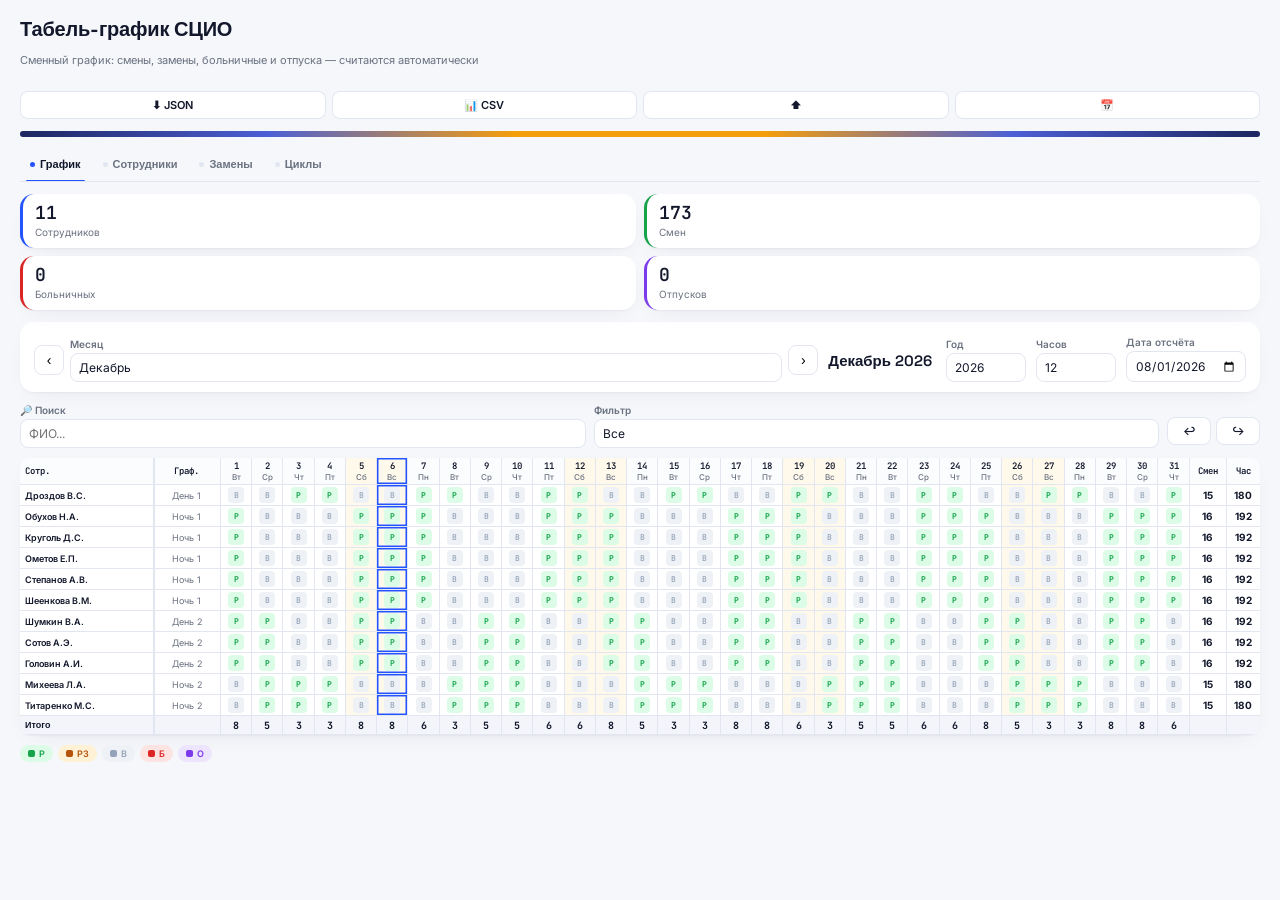
==== commit 2c46165b: "Add files via upload" ====
--- a/index.html
+++ b/index.html
@@ -3,7 +3,7 @@
 <html lang="ru">
 <head>
 <meta charset="UTF-8">
-<meta name="viewport" content="width=device-width, initial-scale=1.0">
+<meta name="viewport" content="width=device-width, initial-scale=1.0, maximum-scale=1.0, user-scalable=no">
 <title>Табель-график СЦИО</title>
 <link rel="preconnect" href="https://fonts.googleapis.com">
 <link href="https://fonts.googleapis.com/css2?family=Space+Grotesk:wght@500;600;700&family=Inter:wght@400;500;600;700&family=JetBrains+Mono:wght@400;500;600&display=swap" rel="stylesheet">
@@ -34,7 +34,7 @@
     --shadow: 0 1px 2px rgba(18,23,43,.04), 0 8px 24px -12px rgba(18,23,43,.10);
   }
   *{box-sizing:border-box;}
-  html,body{margin:0; padding:0;}
+  html,body{margin:0; padding:0; overflow-x:hidden;}
   body{
     background:var(--paper); color:var(--ink);
     font-family:"Inter",-apple-system,BlinkMacSystemFont,"Segoe UI",Roboto,Arial,sans-serif;
@@ -44,28 +44,29 @@
   :focus-visible{ outline:2px solid var(--accent); outline-offset:2px; border-radius:6px; }
 
   header.top{
-    padding:28px clamp(16px,4vw,48px) 0;
+    padding:16px clamp(12px,3vw,20px) 0;
   }
   .brand{
-    display:flex; align-items:flex-start; justify-content:space-between; gap:16px; flex-wrap:wrap;
+    display:flex; align-items:flex-start; justify-content:space-between; gap:12px; flex-wrap:wrap;
   }
   .brand h1{
-    font-family:"Space Grotesk", sans-serif; font-weight:700; font-size:26px; margin:0 0 4px; letter-spacing:-.01em;
-  }
-  .brand .sub{ color:var(--muted); font-size:14px; max-width:520px; line-height:1.5;}
+    font-family:"Space Grotesk", sans-serif; font-weight:700; font-size:20px; margin:0 0 2px; letter-spacing:-.01em;
+  }
+  .brand .sub{ color:var(--muted); font-size:11px; max-width:100%; line-height:1.4; }
   .brand .sub strong{ color:var(--accent); }
   .cyclebar{
-    margin-top:18px; height:8px; border-radius:99px; overflow:hidden; display:flex;
+    margin-top:12px; height:6px; border-radius:99px; overflow:hidden; display:flex;
     box-shadow: inset 0 0 0 1px rgba(18,23,43,.05);
   }
   .cyclebar span{ flex:1; }
 
-  .toolbar{ display:flex; gap:8px; flex-wrap:wrap; }
+  .toolbar{ display:flex; gap:6px; flex-wrap:wrap; width:100%; }
   .btn{
-    border:none; border-radius:10px; padding:9px 14px; font-size:13px; font-weight:600; cursor:pointer;
-    display:inline-flex; align-items:center; gap:6px; font-family:inherit; transition:transform .05s ease, filter .1s ease;
-  }
-  .btn:active{ transform:translateY(1px); }
+    border:none; border-radius:8px; padding:7px 10px; font-size:11px; font-weight:600; cursor:pointer;
+    display:inline-flex; align-items:center; gap:4px; font-family:inherit; transition:transform .05s ease, filter .1s ease;
+    flex:1; justify-content:center; min-width:44px;
+  }
+  .btn:active{ transform:scale(0.96); }
   .btn-primary{ background:var(--accent); color:#fff; }
   .btn-primary:hover{ filter:brightness(1.06); }
   .btn-ghost{ background:var(--panel); color:var(--ink); box-shadow:inset 0 0 0 1px var(--line); }
@@ -74,137 +75,146 @@
   .btn-success{ background:var(--work-soft); color:var(--work); }
 
   nav.tabs{
-    display:flex; gap:4px; margin:22px clamp(16px,4vw,48px) 0; border-bottom:1px solid var(--line);
+    display:flex; gap:2px; margin:12px clamp(12px,3vw,20px) 0; border-bottom:1px solid var(--line);
     overflow-x:auto;
+    -webkit-overflow-scrolling:touch;
   }
   nav.tabs button{
     background:none; border:none; cursor:pointer; font-family:"Space Grotesk",sans-serif;
-    font-weight:600; font-size:14px; color:var(--muted); padding:10px 16px 12px; position:relative;
-    white-space:nowrap; display:flex; align-items:center; gap:8px;
-  }
-  nav.tabs button .dot{ width:6px; height:6px; border-radius:50%; background:var(--line); }
+    font-weight:600; font-size:11px; color:var(--muted); padding:8px 10px 10px; position:relative;
+    white-space:nowrap; display:flex; align-items:center; gap:5px; flex-shrink:0;
+  }
+  nav.tabs button .dot{ width:5px; height:5px; border-radius:50%; background:var(--line); }
   nav.tabs button.active{ color:var(--ink); }
   nav.tabs button.active .dot{ background:var(--accent); }
   nav.tabs button.active::after{
-    content:""; position:absolute; left:8px; right:8px; bottom:-1px; height:2px; background:var(--accent); border-radius:2px;
+    content:""; position:absolute; left:6px; right:6px; bottom:-1px; height:2px; background:var(--accent); border-radius:2px;
   }
   nav.tabs button:hover{ color:var(--ink); }
 
-  main{ padding:24px clamp(16px,4vw,48px) 60px; max-width:1400px; margin:0 auto; }
+  main{ padding:12px clamp(10px,2.5vw,20px) 40px; max-width:1400px; margin:0 auto; }
   .panel{ display:none; }
   .panel.active{ display:block; animation:fadeIn .18s ease; }
   @keyframes fadeIn{ from{opacity:0; transform:translateY(3px);} to{opacity:1; transform:none;} }
 
   .card{
     background:var(--panel); border-radius:var(--radius); box-shadow:var(--shadow);
-    padding:20px 22px; margin-bottom:18px;
+    padding:14px 14px; margin-bottom:12px;
   }
   .card h2{
-    font-family:"Space Grotesk",sans-serif; font-size:16px; margin:0 0 4px; display:flex; align-items:center; gap:8px;
-  }
-  .card .hint{ color:var(--muted); font-size:13px; margin:0 0 16px; line-height:1.5; }
+    font-family:"Space Grotesk",sans-serif; font-size:15px; margin:0 0 3px; display:flex; align-items:center; gap:6px;
+  }
+  .card .hint{ color:var(--muted); font-size:11px; margin:0 0 12px; line-height:1.4; }
   .card .warning{
-    background:var(--sick-soft); color:var(--sick); padding:10px 14px; border-radius:9px; font-size:13px; margin-top:12px;
-  }
-
-  .field{ display:flex; flex-direction:column; gap:5px; }
-  .field label{ font-size:12px; color:var(--muted); font-weight:600; }
+    background:var(--sick-soft); color:var(--sick); padding:8px 12px; border-radius:8px; font-size:12px; margin-top:10px;
+  }
+
+  .field{ display:flex; flex-direction:column; gap:3px; }
+  .field label{ font-size:10px; color:var(--muted); font-weight:600; }
   .field input, .field select{
-    border:1px solid var(--line); border-radius:9px; padding:8px 10px; font-size:13.5px;
-    background:#fff; color:var(--ink); font-family:inherit;
+    border:1px solid var(--line); border-radius:8px; padding:6px 8px; font-size:12px;
+    background:#fff; color:var(--ink); font-family:inherit; -webkit-appearance:none; appearance:none;
   }
   .field input:focus, .field select:focus{ border-color:var(--accent); }
-  .settings-grid{ display:flex; gap:18px; flex-wrap:wrap; align-items:flex-end; }
-
-  .month-nav{ display:flex; align-items:center; gap:8px; }
+  .settings-grid{ display:flex; gap:10px; flex-wrap:wrap; align-items:flex-end; }
+
+  .month-nav{ display:flex; align-items:center; gap:6px; flex:1; min-width:200px; }
   .month-nav button{
-    width:32px; height:32px; border-radius:9px; border:1px solid var(--line); background:#fff; cursor:pointer;
-    font-size:15px; display:flex; align-items:center; justify-content:center;
-  }
-  .month-nav button:hover{ background:#fafbff; }
-
-  .stats{ display:grid; grid-template-columns:repeat(auto-fit,minmax(150px,1fr)); gap:12px; margin-bottom:18px; }
+    width:30px; height:30px; border-radius:8px; border:1px solid var(--line); background:#fff; cursor:pointer;
+    font-size:14px; display:flex; align-items:center; justify-content:center; flex-shrink:0;
+  }
+  .month-nav button:active{ transform:scale(0.92); }
+  .month-nav .field{ flex:1; min-width:80px; }
+  .current-month-label{
+    font-family:"Space Grotesk",sans-serif; font-weight:600; font-size:15px; color:var(--ink);
+    padding:0 4px; min-width:80px; text-align:center; flex-shrink:0;
+  }
+
+  .stats{ display:grid; grid-template-columns:1fr 1fr; gap:8px; margin-bottom:12px; }
   .stat{
-    background:var(--panel); border-radius:var(--radius); box-shadow:var(--shadow); padding:14px 16px;
-    border-left:4px solid var(--accent);
-  }
-  .stat .num{ font-family:"JetBrains Mono",monospace; font-size:22px; font-weight:600; line-height:1; }
-  .stat .lbl{ font-size:12px; color:var(--muted); margin-top:6px; }
+    background:var(--panel); border-radius:var(--radius); box-shadow:var(--shadow); padding:10px 12px;
+    border-left:3px solid var(--accent);
+  }
+  .stat .num{ font-family:"JetBrains Mono",monospace; font-size:18px; font-weight:600; line-height:1; }
+  .stat .lbl{ font-size:10px; color:var(--muted); margin-top:4px; }
   .stat.work{ border-left-color:var(--work); }
   .stat.sick{ border-left-color:var(--sick); }
   .stat.vac{ border-left-color:var(--vacation); }
 
-  .rows{ display:flex; flex-direction:column; gap:8px; }
+  .rows{ display:flex; flex-direction:column; gap:6px; }
   .rowline{
-    display:grid; grid-template-columns: 1.6fr 1fr 1.3fr 1.6fr auto; gap:10px; align-items:center;
-    padding:8px; border:1px solid var(--line); border-radius:11px; background:#fbfcfe;
-  }
-  .rowline.swaprow{ grid-template-columns: 1fr 1.3fr 1.3fr 1.1fr auto; }
-  .rowline input, .rowline select{ width:100%; border:1px solid var(--line); border-radius:8px; padding:7px 9px; font-size:13px; font-family:inherit; background:#fff;}
-  .shift-pill-wrap{ display:flex; align-items:center; gap:8px; }
+    display:grid; grid-template-columns:1fr; gap:6px; align-items:center;
+    padding:8px; border:1px solid var(--line); border-radius:10px; background:#fbfcfe;
+  }
+  .rowline.swaprow{ grid-template-columns:1fr; }
+  .rowline input, .rowline select{ 
+    width:100%; border:1px solid var(--line); border-radius:7px; padding:6px 8px; font-size:12px; 
+    font-family:inherit; background:#fff;
+  }
+  .shift-pill-wrap{ display:flex; align-items:center; gap:6px; flex-wrap:wrap; }
   .cycle-preview{ display:flex; gap:2px; }
-  .cycle-preview i{ width:8px; height:14px; border-radius:2px; background:var(--rest-soft); display:inline-block; }
+  .cycle-preview i{ width:7px; height:12px; border-radius:2px; background:var(--rest-soft); display:inline-block; }
   .cycle-preview i.on{ background:var(--work); }
   .icon-btn{
-    width:32px; height:32px; border-radius:8px; border:none; background:transparent; color:#b91c1c; cursor:pointer;
-    font-size:16px; display:flex; align-items:center; justify-content:center;
-  }
-  .icon-btn:hover{ background:var(--sick-soft); }
+    width:30px; height:30px; border-radius:7px; border:none; background:transparent; color:#b91c1c; cursor:pointer;
+    font-size:15px; display:flex; align-items:center; justify-content:center; align-self:center;
+  }
+  .icon-btn:active{ transform:scale(0.92); }
   .icon-btn.ok{ color:var(--work); }
   .icon-btn.ok:hover{ background:var(--work-soft); }
   .add-link{
-    margin-top:12px; background:none; border:1.5px dashed var(--line); border-radius:11px; padding:10px;
-    width:100%; color:var(--accent); font-weight:600; font-size:13px; cursor:pointer;
-  }
-  .add-link:hover{ background:var(--accent-soft); border-color:var(--accent); }
+    margin-top:10px; background:none; border:1.5px dashed var(--line); border-radius:10px; padding:10px;
+    width:100%; color:var(--accent); font-weight:600; font-size:12px; cursor:pointer;
+  }
+  .add-link:active{ transform:scale(0.98); }
 
   .empty-note{
-    color:var(--muted); font-size:13.5px; padding:22px; text-align:center; border:1.5px dashed var(--line);
-    border-radius:12px; background:#fbfcfe;
+    color:var(--muted); font-size:12px; padding:16px; text-align:center; border:1.5px dashed var(--line);
+    border-radius:10px; background:#fbfcfe;
   }
 
   .search-wrap{ 
-    display:flex; gap:12px; flex-wrap:wrap; margin-bottom:12px; align-items:flex-end;
-  }
-  .search-wrap .field{ flex:1; min-width:180px; max-width:280px; }
+    display:flex; gap:8px; flex-wrap:wrap; margin-bottom:10px; align-items:flex-end;
+  }
+  .search-wrap .field{ flex:1; min-width:120px; }
+  .search-wrap .field:last-child{ flex:0 1 auto; }
 
   .schedule-scroll{
-    overflow:auto; border-radius:12px; box-shadow:var(--shadow); max-height:72vh; background:#fff;
+    overflow:auto; border-radius:10px; box-shadow:var(--shadow); max-height:65vh; background:#fff;
     -webkit-overflow-scrolling:touch;
   }
   table.sched{ 
-    border-collapse:separate; border-spacing:0; font-size:12.5px; width:100%; 
-    min-width:600px;
+    border-collapse:separate; border-spacing:0; font-size:10px; width:100%; 
+    min-width:400px;
   }
   table.sched th, table.sched td{
-    border-bottom:1px solid var(--line); border-right:1px solid var(--line); padding:6px 6px; text-align:center; white-space:nowrap;
+    border-bottom:1px solid var(--line); border-right:1px solid var(--line); padding:3px 3px; text-align:center; white-space:nowrap;
   }
   table.sched thead th{
     position:sticky; top:0; background:#fbfcfe; font-family:"JetBrains Mono",monospace; font-weight:600; z-index:3;
-    color:var(--ink);
+    color:var(--ink); font-size:9px;
   }
   table.sched thead th.corner{ z-index:5; }
-  table.sched thead .wd{ font-family:"Inter",sans-serif; font-weight:500; font-size:10.5px; color:var(--muted); display:block; }
+  table.sched thead .wd{ font-family:"Inter",sans-serif; font-weight:500; font-size:8px; color:var(--muted); display:block; }
   table.sched td.name, table.sched th.name{
-    position:sticky; left:0; background:#fff; text-align:left; z-index:2; font-weight:600; min-width:150px; 
-    max-width:200px; box-shadow:1px 0 0 var(--line); padding:6px 10px 6px 8px;
+    position:sticky; left:0; background:#fff; text-align:left; z-index:2; font-weight:600; min-width:90px; 
+    max-width:120px; box-shadow:1px 0 0 var(--line); padding:3px 6px 3px 5px; font-size:9px;
   }
   table.sched thead th.name{ z-index:4; background:#fbfcfe; }
   table.sched td.shifttype{ 
-    color:var(--muted); font-size:11.5px; min-width:65px; padding:6px 5px;
+    color:var(--muted); font-size:9px; min-width:45px; padding:3px 3px;
   }
   table.sched td.weekend, table.sched th.weekend{ background:#fff9ec; }
-  table.sched td.today, table.sched th.today{ box-shadow: inset 0 0 0 2px var(--accent); }
-  table.sched tbody tr:hover td{ background:#f7f9ff; }
-  table.sched tbody tr:hover td.name{ background:#f7f9ff; }
-  table.sched td.clickable{ cursor:pointer; }
-  table.sched td.clickable:hover{ background:#e7edff !important; }
+  table.sched td.today, table.sched th.today{ box-shadow: inset 0 0 0 1.5px var(--accent); }
+  table.sched tbody tr:active td{ background:#f7f9ff; }
+  table.sched td.clickable{ cursor:pointer; touch-action:manipulation; }
+  table.sched td.clickable:active{ background:#e7edff !important; }
   
   table.sched td .badge{
-    min-width:22px; height:20px; font-size:10.5px; padding:0 4px;
+    min-width:16px; height:16px; font-size:8px; padding:0 3px; border-radius:4px;
   }
   table.sched th, table.sched td{
-    padding:4px 4px;
+    padding:2px 2px;
   }
   table.sched td:last-child,
   table.sched th:last-child {
@@ -212,8 +222,8 @@
   }
 
   .badge{
-    display:inline-flex; align-items:center; justify-content:center; min-width:24px; height:20px; border-radius:6px;
-    font-weight:700; font-family:"JetBrains Mono",monospace; font-size:10.5px; padding:0 5px;
+    display:inline-flex; align-items:center; justify-content:center; min-width:18px; height:16px; border-radius:4px;
+    font-weight:700; font-family:"JetBrains Mono",monospace; font-size:8px; padding:0 3px;
   }
   .badge.Р{ background:var(--work-soft); color:var(--work); }
   .badge.РЗ{ background:var(--sub-soft); color:var(--sub); }
@@ -221,80 +231,91 @@
   .badge.Б{ background:var(--sick-soft); color:var(--sick); }
   .badge.О{ background:var(--vacation-soft); color:var(--vacation); }
 
-  tr.totals td{ background:#f3f5fb; font-weight:700; font-family:"JetBrains Mono",monospace; font-size:12px; }
-  tr.totals td.name{ background:#f3f5fb; font-family:"Space Grotesk",sans-serif; }
-
-  .legend{ display:flex; flex-wrap:wrap; gap:8px; margin-top:14px; }
+  tr.totals td{ background:#f3f5fb; font-weight:700; font-family:"JetBrains Mono",monospace; font-size:10px; }
+  tr.totals td.name{ background:#f3f5fb; font-family:"Space Grotesk",sans-serif; font-size:9px; }
+
+  .legend{ display:flex; flex-wrap:wrap; gap:5px; margin-top:10px; }
   .legend .chip{
-    display:inline-flex; align-items:center; gap:6px; padding:5px 12px; border-radius:99px; font-size:12px; font-weight:600;
-  }
-  .legend .chip .sw{ width:9px; height:9px; border-radius:3px; }
+    display:inline-flex; align-items:center; gap:4px; padding:3px 8px; border-radius:99px; font-size:9px; font-weight:600;
+  }
+  .legend .chip .sw{ width:7px; height:7px; border-radius:2px; }
 
   .toast{
-    position:fixed; bottom:30px; right:30px; background:var(--ink); color:#fff;
-    padding:14px 24px; border-radius:12px; font-weight:600; font-size:14px; z-index:999;
-    animation:slideUp .3s ease; box-shadow:0 4px 12px rgba(0,0,0,.2);
+    position:fixed; bottom:20px; left:20px; right:20px; background:var(--ink); color:#fff;
+    padding:12px 18px; border-radius:10px; font-weight:600; font-size:13px; z-index:999;
+    animation:slideUp .3s ease; box-shadow:0 4px 12px rgba(0,0,0,.2); text-align:center;
   }
   @keyframes slideUp{ from{opacity:0; transform:translateY(20px);} to{opacity:1; transform:none;} }
 
   .conflict-badge{
-    display:inline-block; background:var(--sick); color:#fff; border-radius:99px; padding:2px 10px;
-    font-size:11px; font-weight:700; margin-left:8px;
-  }
-
-  .current-month-label{
-    font-family:"Space Grotesk",sans-serif; font-weight:600; font-size:18px; color:var(--ink);
-    padding:0 4px; min-width:100px; text-align:center;
-  }
-
-  @media (max-width:768px){
-    header.top{ padding:16px clamp(12px,3vw,24px) 0; }
-    main{ padding:16px clamp(12px,3vw,24px) 40px; }
-    .brand h1{ font-size:20px; }
-    .brand .sub{ font-size:12px; }
-    .card{ padding:14px 14px; }
-    .stats{ grid-template-columns:1fr 1fr; gap:8px; }
-    .stat{ padding:10px 12px; }
-    .stat .num{ font-size:18px; }
+    display:inline-block; background:var(--sick); color:#fff; border-radius:99px; padding:2px 8px;
+    font-size:10px; font-weight:700; margin-left:6px;
+  }
+
+  /* Для телефонов */
+  @media (max-width:480px){
+    header.top{ padding:12px 10px 0; }
+    .brand h1{ font-size:17px; }
+    .brand .sub{ font-size:10px; }
+    .toolbar .btn{ font-size:10px; padding:6px 6px; }
+    nav.tabs button{ font-size:10px; padding:6px 8px 8px; }
+    nav.tabs{ margin:10px 10px 0; }
+    main{ padding:10px 10px 30px; }
+    .card{ padding:10px 10px; margin-bottom:10px; }
+    .card h2{ font-size:13px; }
+    .card .hint{ font-size:10px; }
     
-    .settings-grid{ gap:10px; }
+    .settings-grid{ gap:6px; }
     .settings-grid .field{ min-width:auto; width:100% !important; }
-    .month-nav{ width:100%; justify-content:center; }
-    .month-nav .field{ min-width:120px !important; }
-    .current-month-label{ font-size:15px; min-width:80px; }
+    .month-nav{ flex-wrap:wrap; justify-content:center; }
+    .month-nav .field{ min-width:100px !important; flex:0 1 auto; }
+    .current-month-label{ font-size:13px; min-width:70px; order:-1; width:100%; text-align:center; margin-bottom:2px; }
     
-    .search-wrap{ flex-direction:column; }
-    .search-wrap .field{ max-width:100%; min-width:auto; }
+    .stats{ grid-template-columns:1fr 1fr; gap:5px; }
+    .stat{ padding:8px 10px; }
+    .stat .num{ font-size:15px; }
+    .stat .lbl{ font-size:9px; }
     
-    .schedule-scroll{ max-height:60vh; }
-    table.sched{ font-size:11px; min-width:500px; }
-    table.sched th, table.sched td{ padding:3px 3px; }
+    .search-wrap{ flex-direction:column; gap:5px; }
+    .search-wrap .field{ min-width:auto; }
+    
+    .schedule-scroll{ max-height:55vh; border-radius:8px; }
+    table.sched{ font-size:8px; min-width:300px; }
+    table.sched th, table.sched td{ padding:2px 2px; }
     table.sched td.name, table.sched th.name{ 
-      min-width:100px; max-width:140px; padding:3px 6px 3px 5px; font-size:11px;
+      min-width:60px; max-width:80px; padding:2px 4px 2px 3px; font-size:8px;
     }
-    table.sched td.shifttype{ min-width:50px; font-size:10px; }
-    table.sched td .badge{ min-width:18px; height:18px; font-size:9px; padding:0 3px; }
-    table.sched thead .wd{ font-size:9px; }
+    table.sched td.shifttype{ min-width:30px; font-size:7px; padding:2px 2px; }
+    table.sched td .badge{ min-width:14px; height:14px; font-size:7px; padding:0 2px; border-radius:3px; }
+    table.sched thead th{ font-size:7px; }
+    table.sched thead .wd{ font-size:6px; }
+    table.sched thead th.corner{ font-size:7px; }
     
-    nav.tabs button{ font-size:12px; padding:8px 10px 10px; }
-    nav.tabs{ margin:12px clamp(12px,3vw,24px) 0; }
-    
-    .rowline, .rowline.swaprow{ grid-template-columns:1fr; gap:6px; }
-    .rowline input, .rowline select{ font-size:12px; padding:5px 7px; }
-    .toolbar .btn{ padding:6px 10px; font-size:11px; }
-    .legend .chip{ font-size:10px; padding:3px 8px; }
-  }
-
-  @media (max-width:480px){
-    .brand{ flex-direction:column; }
-    .toolbar{ width:100%; }
-    .toolbar .btn{ flex:1; justify-content:center; padding:8px 6px; font-size:10px; }
-    .stats{ grid-template-columns:1fr 1fr; gap:6px; }
-    table.sched{ font-size:10px; min-width:400px; }
-    table.sched td.name, table.sched th.name{ min-width:80px; max-width:100px; font-size:10px; }
-    table.sched td .badge{ min-width:16px; height:16px; font-size:8px; padding:0 2px; border-radius:4px; }
-    .toast{ bottom:10px; right:10px; left:10px; padding:12px 16px; font-size:13px; }
-    .current-month-label{ font-size:13px; min-width:60px; }
+    .rowline, .rowline.swaprow{ gap:5px; padding:6px; }
+    .rowline input, .rowline select{ font-size:11px; padding:5px 6px; }
+    .legend .chip{ font-size:8px; padding:2px 6px; }
+    .add-link{ font-size:11px; padding:8px; }
+    .icon-btn{ width:26px; height:26px; font-size:13px; }
+    .toast{ font-size:12px; padding:10px 14px; bottom:10px; left:10px; right:10px; }
+  }
+
+  @media (max-width:380px){
+    .brand h1{ font-size:15px; }
+    .toolbar .btn{ font-size:9px; padding:4px 4px; }
+    table.sched{ min-width:250px; }
+    table.sched td.name, table.sched th.name{ min-width:50px; max-width:60px; font-size:7px; }
+    .current-month-label{ font-size:11px; min-width:60px; }
+    .month-nav .field{ min-width:80px !important; }
+    .month-nav button{ width:26px; height:26px; font-size:12px; }
+  }
+
+  /* Убираем наведение на тач-устройствах */
+  @media (hover:none){
+    .btn:hover{ filter:none; }
+    .btn-ghost:hover{ background:var(--panel); }
+    .add-link:hover{ background:none; }
+    table.sched tbody tr:hover td{ background:transparent; }
+    table.sched tbody tr:hover td.name{ background:transparent; }
   }
 </style>
 </head>
@@ -304,14 +325,14 @@
   <div class="brand">
     <div>
       <h1>Табель-график СЦИО</h1>
-      <p class="sub">Сменный график: смены, замены, больничные и отпуска — считаются автоматически, по циклам «день/ночь».</p>
+      <p class="sub">Сменный график: смены, замены, больничные и отпуска — считаются автоматически</p>
     </div>
     <div class="toolbar">
       <button class="btn btn-ghost" onclick="exportData()">⬇ JSON</button>
       <button class="btn btn-ghost" onclick="exportCSV()">📊 CSV</button>
-      <button class="btn btn-ghost" onclick="document.getElementById('importFile').click()">⬆ Импорт</button>
+      <button class="btn btn-ghost" onclick="document.getElementById('importFile').click()">⬆</button>
       <input id="importFile" type="file" accept="application/json" style="display:none" onchange="importData(event)">
-      <button class="btn btn-ghost" onclick="goToToday()">📅 Сегодня</button>
+      <button class="btn btn-ghost" onclick="goToToday()">📅</button>
     </div>
   </div>
   <div class="cyclebar">
@@ -326,8 +347,8 @@
 <nav class="tabs">
   <button class="tab-btn active" data-tab="grafik" onclick="showTab('grafik')"><span class="dot"></span>График</button>
   <button class="tab-btn" data-tab="people" onclick="showTab('people')"><span class="dot"></span>Сотрудники</button>
-  <button class="tab-btn" data-tab="swaps" onclick="showTab('swaps')"><span class="dot"></span>Больничные · отпуска · замены</button>
-  <button class="tab-btn" data-tab="settings" onclick="showTab('settings')"><span class="dot"></span>Настройки циклов</button>
+  <button class="tab-btn" data-tab="swaps" onclick="showTab('swaps')"><span class="dot"></span>Замены</button>
+  <button class="tab-btn" data-tab="settings" onclick="showTab('settings')"><span class="dot"></span>Циклы</button>
 </nav>
 
 <main>
@@ -336,27 +357,27 @@
   <section id="tab-grafik" class="panel active">
     <div class="stats" id="statsRow"></div>
 
-    <div class="card" style="padding-bottom:14px;">
+    <div class="card" style="padding-bottom:10px;">
       <div class="settings-grid">
         <div class="month-nav">
           <button onclick="shiftMonth(-1)">‹</button>
-          <div class="field" style="min-width:140px;">
+          <div class="field" style="min-width:100px;">
             <label>Месяц</label>
             <select id="monthSel" onchange="render()"></select>
           </div>
           <button onclick="shiftMonth(1)">›</button>
           <div class="current-month-label" id="monthLabel">Август 2026</div>
         </div>
-        <div class="field" style="width:100px;">
+        <div class="field" style="width:80px;">
           <label>Год</label>
           <input id="yearInput" type="number" value="2026" onchange="render()">
         </div>
-        <div class="field" style="width:120px;">
-          <label>Часов в смене</label>
+        <div class="field" style="width:80px;">
+          <label>Часов</label>
           <input id="shiftHours" type="number" value="12" onchange="render()">
         </div>
-        <div class="field" style="width:170px;">
-          <label>Дата отсчёта цикла</label>
+        <div class="field" style="width:120px;">
+          <label>Дата отсчёта</label>
           <input id="refDate" type="date" value="2026-08-01" onchange="render()">
         </div>
       </div>
@@ -364,22 +385,22 @@
 
     <div class="search-wrap">
       <div class="field">
-        <label>🔎 Поиск сотрудника</label>
+        <label>🔎 Поиск</label>
         <input id="searchInput" placeholder="ФИО..." oninput="renderSchedule()">
       </div>
       <div class="field">
-        <label>Фильтр по графику</label>
+        <label>Фильтр</label>
         <select id="filterShift" onchange="renderSchedule()">
-          <option value="">Все графики</option>
+          <option value="">Все</option>
           <option value="День 1">День 1</option>
           <option value="День 2">День 2</option>
           <option value="Ночь 1">Ночь 1</option>
           <option value="Ночь 2">Ночь 2</option>
         </select>
       </div>
-      <div style="display:flex; gap:8px; padding-bottom:5px; flex-wrap:wrap;">
-        <button class="btn btn-ghost" onclick="undo()" title="Ctrl+Z">↩ Отменить</button>
-        <button class="btn btn-ghost" onclick="redo()" title="Ctrl+Y">↪ Повторить</button>
+      <div style="display:flex; gap:5px; padding-bottom:3px; flex-wrap:wrap;">
+        <button class="btn btn-ghost" onclick="undo()" title="Ctrl+Z">↩</button>
+        <button class="btn btn-ghost" onclick="redo()" title="Ctrl+Y">↪</button>
       </div>
     </div>
 
@@ -388,11 +409,11 @@
     </div>
 
     <div class="legend">
-      <span class="chip" style="background:var(--work-soft); color:var(--work);"><span class="sw" style="background:var(--work);"></span>Р — рабочий день</span>
-      <span class="chip" style="background:var(--sub-soft); color:var(--sub);"><span class="sw" style="background:var(--sub);"></span>РЗ — рабочий день (замена)</span>
-      <span class="chip" style="background:var(--rest-soft); color:var(--rest);"><span class="sw" style="background:var(--rest);"></span>В — выходной</span>
-      <span class="chip" style="background:var(--sick-soft); color:var(--sick);"><span class="sw" style="background:var(--sick);"></span>Б — больничный</span>
-      <span class="chip" style="background:var(--vacation-soft); color:var(--vacation);"><span class="sw" style="background:var(--vacation);"></span>О — отпуск</span>
+      <span class="chip" style="background:var(--work-soft); color:var(--work);"><span class="sw" style="background:var(--work);"></span>Р</span>
+      <span class="chip" style="background:var(--sub-soft); color:var(--sub);"><span class="sw" style="background:var(--sub);"></span>РЗ</span>
+      <span class="chip" style="background:var(--rest-soft); color:var(--rest);"><span class="sw" style="background:var(--rest);"></span>В</span>
+      <span class="chip" style="background:var(--sick-soft); color:var(--sick);"><span class="sw" style="background:var(--sick);"></span>Б</span>
+      <span class="chip" style="background:var(--vacation-soft); color:var(--vacation);"><span class="sw" style="background:var(--vacation);"></span>О</span>
     </div>
     <div id="conflictsWarning"></div>
   </section>
@@ -401,27 +422,27 @@
   <section id="tab-people" class="panel">
     <div class="card">
       <h2>👥 Сотрудники</h2>
-      <p class="hint">ФИО, табельный номер и тип графика. Полоска рядом с типом графика показывает цикл: тёмные квадраты — рабочие дни.</p>
+      <p class="hint">ФИО, табельный номер и тип графика.</p>
       <div id="employeesRows" class="rows"></div>
-      <button class="add-link" onclick="addEmployee()">+ Добавить сотрудника</button>
+      <button class="add-link" onclick="addEmployee()">+ Добавить</button>
     </div>
   </section>
 
   <!-- ===== ЗАМЕНЫ ===== -->
   <section id="tab-swaps" class="panel">
     <div class="card">
-      <h2>🩺 Больничные, отпуска и замены</h2>
-      <p class="hint">Если сотрудника заменили — у него в графике встанет «В», у заменяющего — «РЗ». Для больничного/отпуска поле «Кто вместо» можно оставить пустым.</p>
+      <h2>🩺 Замены</h2>
+      <p class="hint">Больничные, отпуска и замены.</p>
       <div id="swapsRows" class="rows"></div>
-      <button class="add-link" onclick="addSwap()">+ Добавить запись</button>
+      <button class="add-link" onclick="addSwap()">+ Добавить</button>
     </div>
   </section>
 
   <!-- ===== НАСТРОЙКИ ЦИКЛОВ ===== -->
   <section id="tab-settings" class="panel">
     <div class="card">
-      <h2>⚙️ Типы графика и циклы</h2>
-      <p class="hint">«День 1» / «Ночь 1» работают первые дни цикла; «День 2» / «Ночь 2» — последние (противофазный график, чтобы смены не пересекались).</p>
+      <h2>⚙️ Циклы</h2>
+      <p class="hint">Настройка типов графика.</p>
       <div id="shiftTypesRows" class="rows"></div>
     </div>
   </section>
@@ -549,7 +570,7 @@
 
 function validateSwap(swap, showAlert = true) {
   if (!swap.original) {
-    if (showAlert) alert('❌ Выберите сотрудника, которого заменяют');
+    if (showAlert) alert('❌ Выберите сотрудника');
     return false;
   }
   
@@ -566,10 +587,10 @@
   if (status === 'В') {
     if (showAlert) {
       if (swap.reason === 'Замена') {
-        alert(`⚠️ ${swap.original} и так в этот день не работает! Замена не требуется.`);
+        alert(`⚠️ ${swap.original} не работает в этот день`);
         return false;
       } else {
-        if (!confirm(`⚠️ ${swap.original} в этот день выходной (${swap.date}). Продолжить?`)) {
+        if (!confirm(`⚠️ ${swap.original} выходной (${swap.date}). Продолжить?`)) {
           return false;
         }
       }
@@ -584,7 +605,7 @@
   
   if (conflicts.length > 0 && swap.substitute) {
     if (showAlert) {
-      alert(`⚠️ ${swap.substitute} уже заменяет ${conflicts.map(s => s.original).join(', ')} ${swap.date}!`);
+      alert(`⚠️ ${swap.substitute} уже заменяет ${conflicts.map(s => s.original).join(', ')}`);
     }
     return false;
   }
@@ -612,9 +633,8 @@
   
   const el = document.getElementById('conflictsWarning');
   if (warnings.length > 0) {
-    el.innerHTML = `<div class="card" style="background:var(--sick-soft);border-left:4px solid var(--sick);margin-top:12px;">
-      <strong>⚠️ Конфликты замен:</strong><br>
-      ${warnings.join('<br>')}
+    el.innerHTML = `<div class="card" style="background:var(--sick-soft);border-left:3px solid var(--sick);margin-top:10px;padding:10px;">
+      <strong>⚠️ Конфликты:</strong> ${warnings.join('; ')}
     </div>`;
   } else {
     el.innerHTML = '';
@@ -641,15 +661,15 @@
       <input value="${e.id||""}" placeholder="Табельный №" onchange="employees[${i}].id=this.value">
       <div class="shift-pill-wrap">
         <select onchange="employees[${i}].shift=this.value; render()">
-          <option value="">— тип графика —</option>
+          <option value="">— тип —</option>
           ${Object.keys(shiftTypes).map(s=>`<option value="${s}" ${e.shift===s?"selected":""}>${s}</option>`).join("")}
         </select>
+        ${def ? cyclePreviewHTML(def) : ''}
       </div>
-      <div class="shift-pill-wrap">${def ? cyclePreviewHTML(def) : '<span class="hint" style="margin:0;font-size:12px;">—</span>'}</div>
       <button class="icon-btn" title="Удалить" onclick="employees.splice(${i},1); render()">✕</button>
     </div>`;
   });
-  document.getElementById("employeesRows").innerHTML = html || `<div class="empty-note">Сотрудников пока нет — добавьте первого ниже.</div>`;
+  document.getElementById("employeesRows").innerHTML = html || `<div class="empty-note">Нет сотрудников</div>`;
 }
 
 function addEmployee(){
@@ -664,20 +684,20 @@
   let html = "";
   Object.keys(shiftTypes).forEach(name=>{
     const d = shiftTypes[name];
-    html += `<div class="rowline" style="grid-template-columns:1fr 1fr 1fr 1.4fr;">
-      <div style="font-weight:600;">${name}</div>
+    html += `<div class="rowline" style="grid-template-columns:1fr;">
+      <div style="font-weight:600;font-size:13px;">${name}</div>
       <div class="field" style="gap:2px;">
         <label>Дней в цикле</label>
         <input type="number" value="${d.cycle}" onchange="shiftTypes['${name}'].cycle=parseInt(this.value)||1; render()">
       </div>
       <div class="field" style="gap:2px;">
-        <label>Рабочих дней подряд</label>
+        <label>Рабочих дней</label>
         <input type="number" value="${d.work}" onchange="shiftTypes['${name}'].work=parseInt(this.value)||0; render()">
       </div>
-      <div style="display:flex; align-items:center; gap:10px;">
+      <div style="display:flex; align-items:center; gap:8px; flex-wrap:wrap;">
         ${cyclePreviewHTML(d)}
-        <label style="display:flex;align-items:center;gap:6px;font-size:12px;color:var(--muted);">
-          <input type="checkbox" style="width:auto;" ${d.invert?"checked":""} onchange="shiftTypes['${name}'].invert=this.checked; render()"> в конце цикла
+        <label style="display:flex;align-items:center;gap:4px;font-size:11px;color:var(--muted);">
+          <input type="checkbox" style="width:auto;" ${d.invert?"checked":""} onchange="shiftTypes['${name}'].invert=this.checked; render()"> в конце
         </label>
       </div>
     </div>`;
@@ -693,11 +713,11 @@
     html += `<div class="rowline swaprow">
       <input type="date" value="${s.date}" onchange="swaps[${i}].date=this.value; render()">
       <select onchange="swaps[${i}].original=this.value; render()">
-        <option value="">Кто должен был выйти</option>
+        <option value="">Кто должен выйти</option>
         ${employees.map(e=>`<option value="${e.name}" ${s.original===e.name?"selected":""}>${e.name}</option>`).join("")}
       </select>
       <select onchange="swaps[${i}].substitute=this.value; render()">
-        <option value="">Кто выходит вместо</option>
+        <option value="">Кто вместо</option>
         ${employees.map(e=>`<option value="${e.name}" ${s.substitute===e.name?"selected":""}>${e.name}</option>`).join("")}
       </select>
       <select onchange="swaps[${i}].reason=this.value; render()">
@@ -706,7 +726,7 @@
       <button class="icon-btn" title="Удалить" onclick="swaps.splice(${i},1); render()">✕</button>
     </div>`;
   });
-  document.getElementById("swapsRows").innerHTML = html || `<div class="empty-note">Записей нет. Больничные, отпуска и замены появятся в графике сразу после добавления.</div>`;
+  document.getElementById("swapsRows").innerHTML = html || `<div class="empty-note">Нет записей</div>`;
 }
 
 function addSwap(){
@@ -735,10 +755,10 @@
     });
   });
   document.getElementById("statsRow").innerHTML = `
-    <div class="stat"><div class="num">${employees.length}</div><div class="lbl">Сотрудников в графике</div></div>
-    <div class="stat work"><div class="num">${shifts}</div><div class="lbl">Смен за месяц</div></div>
-    <div class="stat sick"><div class="num">${sick}</div><div class="lbl">Дней на больничном</div></div>
-    <div class="stat vac"><div class="num">${vac}</div><div class="lbl">Дней в отпуске</div></div>
+    <div class="stat"><div class="num">${employees.length}</div><div class="lbl">Сотрудников</div></div>
+    <div class="stat work"><div class="num">${shifts}</div><div class="lbl">Смен</div></div>
+    <div class="stat sick"><div class="num">${sick}</div><div class="lbl">Больничных</div></div>
+    <div class="stat vac"><div class="num">${vac}</div><div class="lbl">Отпусков</div></div>
   `;
 }
 
@@ -754,7 +774,6 @@
   const search = (document.getElementById("searchInput").value || "").toLowerCase();
   const shiftFilter = document.getElementById("filterShift").value;
 
-  // Обновляем метку месяца
   document.getElementById('monthLabel').textContent = `${MONTHS[month]} ${year}`;
 
   const days = [];
@@ -768,21 +787,21 @@
   );
 
   if (employees.length===0){
-    document.getElementById("scheduleTable").innerHTML = `<div class="empty-note">Добавьте сотрудников во вкладке «Сотрудники», чтобы увидеть график.</div>`;
+    document.getElementById("scheduleTable").innerHTML = `<div class="empty-note">Добавьте сотрудников</div>`;
     return;
   }
   if (visibleEmployees.length===0){
-    document.getElementById("scheduleTable").innerHTML = `<div class="empty-note">Никого не найдено по запросу «${search}».</div>`;
+    document.getElementById("scheduleTable").innerHTML = `<div class="empty-note">Ничего не найдено</div>`;
     return;
   }
 
-  let html = `<table class="sched"><thead><tr><th class="name corner">Сотрудник</th><th>График</th>`;
+  let html = `<table class="sched"><thead><tr><th class="name corner">Сотр.</th><th>Граф.</th>`;
   days.forEach(d=>{
     const isWeekend = d.getDay()===0 || d.getDay()===6;
     const isToday = isSameDay(d, today);
     html += `<th class="${isWeekend?'weekend':''} ${isToday?'today':''}">${d.getDate()}<span class="wd">${WEEKDAYS[d.getDay()]}</span></th>`;
   });
-  html += `<th>Смен</th><th>Часов</th></tr></thead><tbody>`;
+  html += `<th>Смен</th><th>Час</th></tr></thead><tbody>`;
 
   const dayTotals = new Array(nDays).fill(0);
 
@@ -796,7 +815,7 @@
       }
       const isWeekend = d.getDay()===0 || d.getDay()===6;
       const isToday = isSameDay(d, today);
-      const title = {"Р":"Рабочий день","РЗ":"Рабочий день (замена)","В":"Выходной","Б":"Больничный","О":"Отпуск","":""}[status];
+      const title = {"Р":"Рабочий","РЗ":"Замена","В":"Выходной","Б":"Больничный","О":"Отпуск","":""}[status];
       const dateStr = dateKey(d);
       html += `<td class="${isWeekend?'weekend':''} ${isToday?'today':''} clickable" 
         title="${title}" 
@@ -813,7 +832,7 @@
     });
   });
 
-  html += `<tr class="totals"><td class="name">Итого вышло в смену</td><td></td>`;
+  html += `<tr class="totals"><td class="name">Итого</td><td></td>`;
   dayTotals.forEach(t=>{ html += `<td>${t}</td>`; });
   html += `<td></td><td></td></tr>`;
   html += `</tbody></table>`;
@@ -826,7 +845,7 @@
 
 function quickEdit(name, date, currentStatus) {
   if (currentStatus === '') {
-    showToast(`❌ ${name} не работает в этот день`);
+    showToast(`❌ ${name} не работает`);
     return;
   }
   
@@ -834,9 +853,9 @@
   const existing = existingIndex >= 0 ? swaps[existingIndex] : null;
   
   const action = confirm(
-    `${name}\n${date}\nТекущий статус: ${currentStatus}\n\n` +
-    (existing ? `Изменить запись (${existing.reason})?` : 'Добавить больничный/отпуск?') +
-    `\n\nНажмите "ОК" для статуса "Б" (больничный) или "Отмена" для "О" (отпуск)`
+    `${name}\n${date}\nСтатус: ${currentStatus}\n\n` +
+    (existing ? `Изменить (${existing.reason})?` : 'Добавить больничный/отпуск?') +
+    `\n\nOK — больничный, Отмена — отпуск`
   );
   
   const reason = action ? "Больничный" : "Отпуск";
@@ -850,7 +869,7 @@
   }
   
   render();
-  showToast(`✅ ${name} — ${reason} на ${date}`);
+  showToast(`✅ ${name} — ${reason}`);
 }
 
 /* ---------- НАВИГАЦИЯ ПО МЕСЯЦАМ ---------- */
@@ -872,7 +891,7 @@
   document.getElementById('monthSel').value = today.getMonth();
   document.getElementById('yearInput').value = today.getFullYear();
   render();
-  showToast('📅 Переход к сегодняшнему дню');
+  showToast('📅 Сегодня');
 }
 
 /* ---------- ЭКСПОРТ / ИМПОРТ ---------- */
@@ -894,7 +913,7 @@
   a.download = "grafik-scio.json";
   a.click();
   URL.revokeObjectURL(url);
-  showToast('✅ Данные экспортированы');
+  showToast('✅ Экспортировано');
 }
 
 function importData(event){
@@ -915,9 +934,9 @@
       }
       pushHistory();
       render();
-      showToast('✅ Данные импортированы');
+      showToast('✅ Импортировано');
     }catch(err){
-      alert("❌ Не удалось прочитать файл: " + err.message);
+      alert("❌ Ошибка: " + err.message);
     }
   };
   reader.readAsText(file);
@@ -951,7 +970,7 @@
     csv += row.join(',') + '\n';
   });
   
-  const totalRow = ['Итого вышло в смену', '', ''];
+  const totalRow = ['Итого', '', ''];
   for(let i=0; i<nDays; i++){
     let total = 0;
     employees.forEach(emp => {
@@ -971,7 +990,7 @@
   a.download = `график_${MONTHS[month]}_${year}.csv`;
   a.click();
   URL.revokeObjectURL(url);
-  showToast('📊 CSV экспортирован');
+  showToast('📊 CSV готов');
 }
 
 /* ---------- СОХРАНЕНИЕ В LOCALSTORAGE ---------- */
@@ -1045,4 +1064,4 @@
 render();
 </script>
 </body>
-</
+</html>
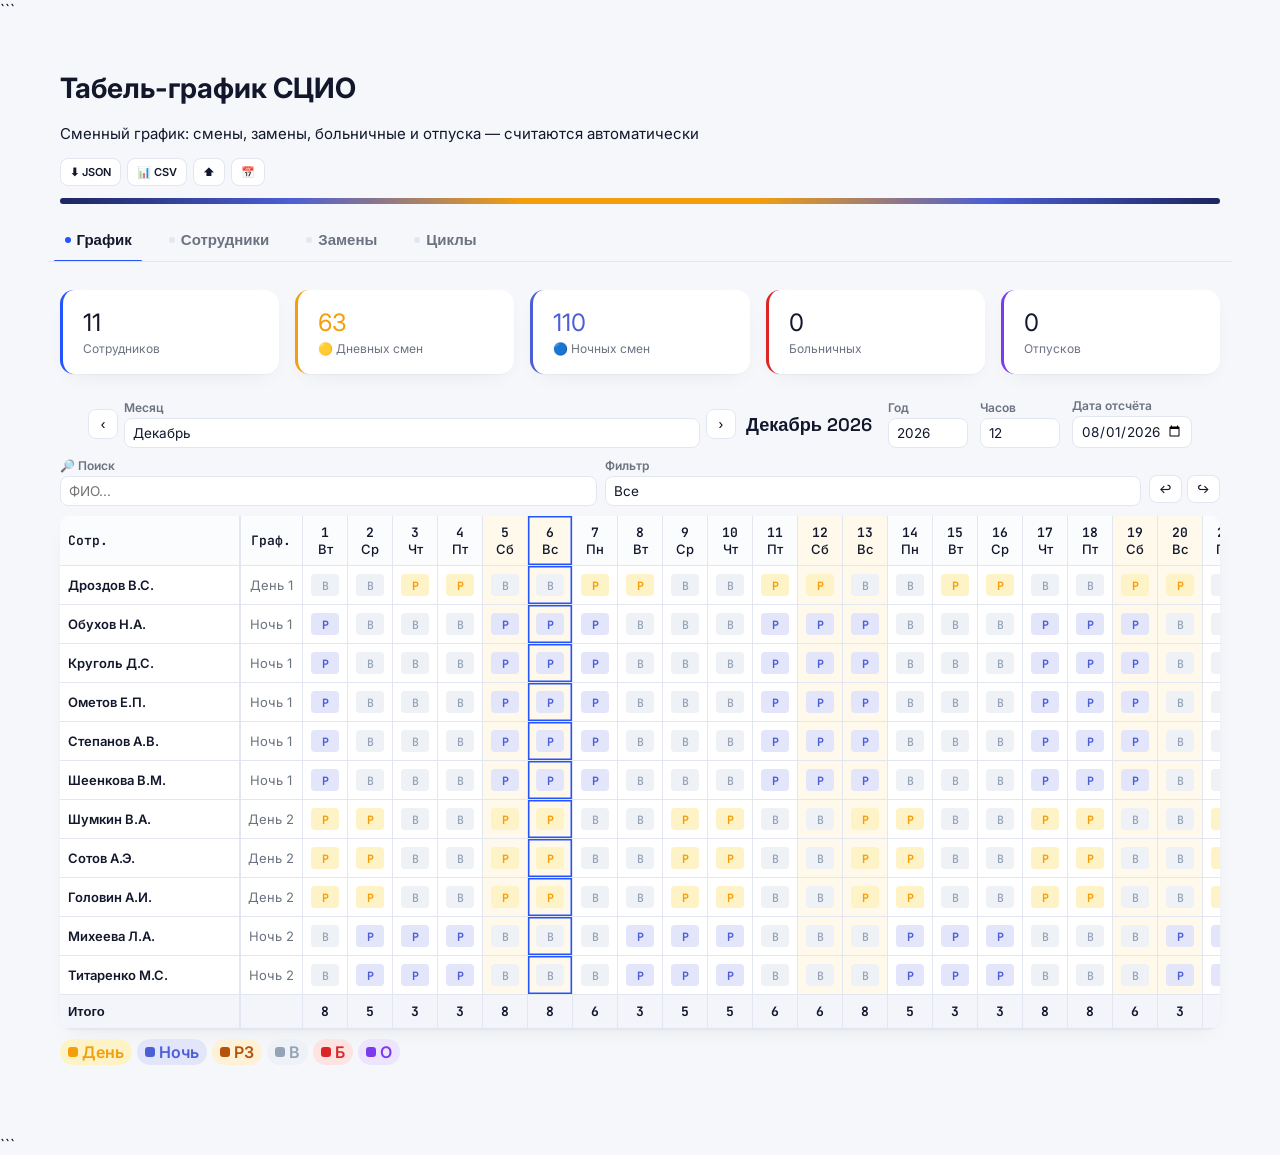
==== commit 3c3dd117: "Add files via upload" ====
--- a/index.html
+++ b/index.html
@@ -1,9 +1,10 @@
-
+  
+```
 <!DOCTYPE html>
 <html lang="ru">
 <head>
 <meta charset="UTF-8">
-<meta name="viewport" content="width=device-width, initial-scale=1.0, maximum-scale=1.0, user-scalable=no">
+<meta name="viewport" content="width=device-width, initial-scale=1.0, maximum-scale=1.5">
 <title>Табель-график СЦИО</title>
 <link rel="preconnect" href="https://fonts.googleapis.com">
 <link href="https://fonts.googleapis.com/css2?family=Space+Grotesk:wght@500;600;700&family=Inter:wght@400;500;600;700&family=JetBrains+Mono:wght@400;500;600&display=swap" rel="stylesheet">
@@ -14,10 +15,13 @@
     --panel:#ffffff;
     --line:#e2e6f0;
     --muted:#6b7280;
-    --day:#f59e0b;
-    --day-soft:#fef3c7;
-    --night:#4c5fd5;
-    --night-soft:#e3e6fb;
+    
+    /* Цвета смен */
+    --day-color:#f59e0b;
+    --day-bg:#fef3c7;
+    --night-color:#4c5fd5;
+    --night-bg:#e3e6fb;
+    
     --work:#16a34a;
     --work-soft:#dcfce7;
     --sub:#b45309;
@@ -43,28 +47,138 @@
   ::selection{ background:var(--accent-soft); }
   :focus-visible{ outline:2px solid var(--accent); outline-offset:2px; border-radius:6px; }
 
-  header.top{
-    padding:16px clamp(12px,3vw,20px) 0;
-  }
-  .brand{
-    display:flex; align-items:flex-start; justify-content:space-between; gap:12px; flex-wrap:wrap;
-  }
-  .brand h1{
-    font-family:"Space Grotesk", sans-serif; font-weight:700; font-size:20px; margin:0 0 2px; letter-spacing:-.01em;
-  }
-  .brand .sub{ color:var(--muted); font-size:11px; max-width:100%; line-height:1.4; }
-  .brand .sub strong{ color:var(--accent); }
+  /* ===== ДИНАМИЧЕСКИЕ РАЗМЕРЫ ===== */
+  :root{
+    --header-padding:28px clamp(16px,4vw,48px) 0;
+    --brand-font:26px;
+    --sub-font:14px;
+    --tab-font:14px;
+    --main-padding:24px clamp(16px,4vw,48px) 60px;
+    --card-padding:20px 22px;
+    --card-radius:14px;
+    --stat-gap:12px;
+    --stat-padding:14px 16px;
+    --stat-font:22px;
+    --table-font:12.5px;
+    --table-min-width:600px;
+    --cell-padding:6px 6px;
+    --name-min-width:150px;
+    --badge-min-width:24px;
+    --badge-height:20px;
+    --badge-font:10.5px;
+  }
+
+  /* ===== КОМПЬЮТЕР (1024px+) ===== */
+  @media (min-width:1024px){
+    :root{
+      --header-padding:32px clamp(24px,5vw,60px) 0;
+      --brand-font:28px;
+      --sub-font:15px;
+      --tab-font:15px;
+      --main-padding:28px clamp(24px,5vw,60px) 70px;
+      --card-padding:24px 28px;
+      --card-radius:16px;
+      --stat-gap:16px;
+      --stat-padding:18px 20px;
+      --stat-font:24px;
+      --table-font:13px;
+      --table-min-width:700px;
+      --cell-padding:8px 8px;
+      --name-min-width:180px;
+      --badge-min-width:28px;
+      --badge-height:22px;
+      --badge-font:11.5px;
+    }
+  }
+
+  /* ===== ПЛАНШЕТ (768-1024px) ===== */
+  @media (min-width:768px) and (max-width:1023px){
+    :root{
+      --header-padding:24px clamp(20px,4vw,40px) 0;
+      --brand-font:23px;
+      --sub-font:13px;
+      --tab-font:13px;
+      --main-padding:20px clamp(20px,4vw,40px) 50px;
+      --card-padding:18px 20px;
+      --card-radius:14px;
+      --stat-gap:12px;
+      --stat-padding:14px 16px;
+      --stat-font:20px;
+      --table-font:12px;
+      --table-min-width:550px;
+      --cell-padding:5px 5px;
+      --name-min-width:130px;
+      --badge-min-width:22px;
+      --badge-height:19px;
+      --badge-font:10px;
+    }
+  }
+
+  /* ===== ТЕЛЕФОН (<768px) ===== */
+  @media (max-width:767px){
+    :root{
+      --header-padding:14px clamp(10px,2.5vw,16px) 0;
+      --brand-font:18px;
+      --sub-font:10px;
+      --tab-font:10px;
+      --main-padding:10px clamp(8px,2vw,14px) 30px;
+      --card-padding:12px 12px;
+      --card-radius:10px;
+      --stat-gap:6px;
+      --stat-padding:8px 10px;
+      --stat-font:15px;
+      --table-font:8px;
+      --table-min-width:280px;
+      --cell-padding:2px 2px;
+      --name-min-width:55px;
+      --badge-min-width:14px;
+      --badge-height:14px;
+      --badge-font:7px;
+    }
+  }
+
+  @media (max-width:480px){
+    :root{
+      --brand-font:16px;
+      --sub-font:9px;
+      --tab-font:9px;
+      --stat-font:13px;
+      --table-font:7px;
+      --table-min-width:250px;
+      --name-min-width:45px;
+      --badge-min-width:12px;
+      --badge-height:12px;
+      --badge-font:6px;
+    }
+  }
+
+  /* ===== ПРИМЕНЕНИЕ ПЕРЕМЕННЫХ ===== */
+  header.top{ padding:var(--header-padding); }
+  .brand h1{ font-size:var(--brand-font); }
+  .brand .sub{ font-size:var(--sub-font); }
+  nav.tabs button{ font-size:var(--tab-font); padding:calc(var(--tab-font)*0.7) calc(var(--tab-font)*1.1) calc(var(--tab-font)*0.8); }
+  main{ padding:var(--main-padding); }
+  .card{ padding:var(--card-padding); border-radius:var(--card-radius); }
+  .stats{ gap:var(--stat-gap); }
+  .stat{ padding:var(--stat-padding); }
+  .stat .num{ font-size:var(--stat-font); }
+  table.sched{ font-size:var(--table-font); min-width:var(--table-min-width); }
+  table.sched th, table.sched td{ padding:var(--cell-padding); }
+  table.sched td.name, table.sched th.name{ min-width:var(--name-min-width); }
+  table.sched td .badge{ min-width:var(--badge-min-width); height:var(--badge-height); font-size:var(--badge-font); }
+
+  /* ===== ОСТАЛЬНЫЕ СТИЛИ ===== */
   .cyclebar{
     margin-top:12px; height:6px; border-radius:99px; overflow:hidden; display:flex;
     box-shadow: inset 0 0 0 1px rgba(18,23,43,.05);
   }
   .cyclebar span{ flex:1; }
 
-  .toolbar{ display:flex; gap:6px; flex-wrap:wrap; width:100%; }
+  .toolbar{ display:flex; gap:6px; flex-wrap:wrap; }
   .btn{
     border:none; border-radius:8px; padding:7px 10px; font-size:11px; font-weight:600; cursor:pointer;
     display:inline-flex; align-items:center; gap:4px; font-family:inherit; transition:transform .05s ease, filter .1s ease;
-    flex:1; justify-content:center; min-width:44px;
+    white-space:nowrap;
   }
   .btn:active{ transform:scale(0.96); }
   .btn-primary{ background:var(--accent); color:#fff; }
@@ -75,16 +189,15 @@
   .btn-success{ background:var(--work-soft); color:var(--work); }
 
   nav.tabs{
-    display:flex; gap:2px; margin:12px clamp(12px,3vw,20px) 0; border-bottom:1px solid var(--line);
-    overflow-x:auto;
-    -webkit-overflow-scrolling:touch;
+    display:flex; gap:4px; margin:16px clamp(16px,4vw,48px) 0; border-bottom:1px solid var(--line);
+    overflow-x:auto; -webkit-overflow-scrolling:touch;
   }
   nav.tabs button{
     background:none; border:none; cursor:pointer; font-family:"Space Grotesk",sans-serif;
-    font-weight:600; font-size:11px; color:var(--muted); padding:8px 10px 10px; position:relative;
-    white-space:nowrap; display:flex; align-items:center; gap:5px; flex-shrink:0;
-  }
-  nav.tabs button .dot{ width:5px; height:5px; border-radius:50%; background:var(--line); }
+    font-weight:600; color:var(--muted); position:relative;
+    white-space:nowrap; display:flex; align-items:center; gap:6px; flex-shrink:0;
+  }
+  nav.tabs button .dot{ width:6px; height:6px; border-radius:50%; background:var(--line); }
   nav.tabs button.active{ color:var(--ink); }
   nav.tabs button.active .dot{ background:var(--accent); }
   nav.tabs button.active::after{
@@ -92,33 +205,25 @@
   }
   nav.tabs button:hover{ color:var(--ink); }
 
-  main{ padding:12px clamp(10px,2.5vw,20px) 40px; max-width:1400px; margin:0 auto; }
   .panel{ display:none; }
   .panel.active{ display:block; animation:fadeIn .18s ease; }
   @keyframes fadeIn{ from{opacity:0; transform:translateY(3px);} to{opacity:1; transform:none;} }
 
-  .card{
-    background:var(--panel); border-radius:var(--radius); box-shadow:var(--shadow);
-    padding:14px 14px; margin-bottom:12px;
-  }
-  .card h2{
-    font-family:"Space Grotesk",sans-serif; font-size:15px; margin:0 0 3px; display:flex; align-items:center; gap:6px;
-  }
-  .card .hint{ color:var(--muted); font-size:11px; margin:0 0 12px; line-height:1.4; }
+  .card .hint{ color:var(--muted); font-size:calc(var(--sub-font)*0.9); margin:0 0 12px; line-height:1.4; }
   .card .warning{
     background:var(--sick-soft); color:var(--sick); padding:8px 12px; border-radius:8px; font-size:12px; margin-top:10px;
   }
 
   .field{ display:flex; flex-direction:column; gap:3px; }
-  .field label{ font-size:10px; color:var(--muted); font-weight:600; }
+  .field label{ font-size:calc(var(--sub-font)*0.8); color:var(--muted); font-weight:600; }
   .field input, .field select{
-    border:1px solid var(--line); border-radius:8px; padding:6px 8px; font-size:12px;
+    border:1px solid var(--line); border-radius:8px; padding:6px 8px; font-size:calc(var(--sub-font)*0.9);
     background:#fff; color:var(--ink); font-family:inherit; -webkit-appearance:none; appearance:none;
   }
   .field input:focus, .field select:focus{ border-color:var(--accent); }
-  .settings-grid{ display:flex; gap:10px; flex-wrap:wrap; align-items:flex-end; }
-
-  .month-nav{ display:flex; align-items:center; gap:6px; flex:1; min-width:200px; }
+  .settings-grid{ display:flex; gap:12px; flex-wrap:wrap; align-items:flex-end; }
+
+  .month-nav{ display:flex; align-items:center; gap:6px; flex:1; min-width:200px; flex-wrap:wrap; }
   .month-nav button{
     width:30px; height:30px; border-radius:8px; border:1px solid var(--line); background:#fff; cursor:pointer;
     font-size:14px; display:flex; align-items:center; justify-content:center; flex-shrink:0;
@@ -126,17 +231,16 @@
   .month-nav button:active{ transform:scale(0.92); }
   .month-nav .field{ flex:1; min-width:80px; }
   .current-month-label{
-    font-family:"Space Grotesk",sans-serif; font-weight:600; font-size:15px; color:var(--ink);
-    padding:0 4px; min-width:80px; text-align:center; flex-shrink:0;
-  }
-
-  .stats{ display:grid; grid-template-columns:1fr 1fr; gap:8px; margin-bottom:12px; }
+    font-family:"Space Grotesk",sans-serif; font-weight:600; font-size:calc(var(--brand-font)*0.65);
+    color:var(--ink); padding:0 4px; min-width:80px; text-align:center; flex-shrink:0;
+  }
+
+  .stats{ display:grid; grid-template-columns:repeat(auto-fit,minmax(120px,1fr)); }
   .stat{
-    background:var(--panel); border-radius:var(--radius); box-shadow:var(--shadow); padding:10px 12px;
+    background:var(--panel); border-radius:var(--radius); box-shadow:var(--shadow);
     border-left:3px solid var(--accent);
   }
-  .stat .num{ font-family:"JetBrains Mono",monospace; font-size:18px; font-weight:600; line-height:1; }
-  .stat .lbl{ font-size:10px; color:var(--muted); margin-top:4px; }
+  .stat .lbl{ font-size:calc(var(--stat-font)*0.5); color:var(--muted); margin-top:4px; }
   .stat.work{ border-left-color:var(--work); }
   .stat.sick{ border-left-color:var(--sick); }
   .stat.vac{ border-left-color:var(--vacation); }
@@ -148,20 +252,21 @@
   }
   .rowline.swaprow{ grid-template-columns:1fr; }
   .rowline input, .rowline select{ 
-    width:100%; border:1px solid var(--line); border-radius:7px; padding:6px 8px; font-size:12px; 
+    width:100%; border:1px solid var(--line); border-radius:7px; padding:6px 8px; 
     font-family:inherit; background:#fff;
   }
   .shift-pill-wrap{ display:flex; align-items:center; gap:6px; flex-wrap:wrap; }
   .cycle-preview{ display:flex; gap:2px; }
   .cycle-preview i{ width:7px; height:12px; border-radius:2px; background:var(--rest-soft); display:inline-block; }
   .cycle-preview i.on{ background:var(--work); }
+  .cycle-preview i.day{ background:var(--day-color); }
+  .cycle-preview i.night{ background:var(--night-color); }
+
   .icon-btn{
     width:30px; height:30px; border-radius:7px; border:none; background:transparent; color:#b91c1c; cursor:pointer;
     font-size:15px; display:flex; align-items:center; justify-content:center; align-self:center;
   }
   .icon-btn:active{ transform:scale(0.92); }
-  .icon-btn.ok{ color:var(--work); }
-  .icon-btn.ok:hover{ background:var(--work-soft); }
   .add-link{
     margin-top:10px; background:none; border:1.5px dashed var(--line); border-radius:10px; padding:10px;
     width:100%; color:var(--accent); font-weight:600; font-size:12px; cursor:pointer;
@@ -169,7 +274,7 @@
   .add-link:active{ transform:scale(0.98); }
 
   .empty-note{
-    color:var(--muted); font-size:12px; padding:16px; text-align:center; border:1.5px dashed var(--line);
+    color:var(--muted); padding:16px; text-align:center; border:1.5px dashed var(--line);
     border-radius:10px; background:#fbfcfe;
   }
 
@@ -177,139 +282,82 @@
     display:flex; gap:8px; flex-wrap:wrap; margin-bottom:10px; align-items:flex-end;
   }
   .search-wrap .field{ flex:1; min-width:120px; }
-  .search-wrap .field:last-child{ flex:0 1 auto; }
 
   .schedule-scroll{
     overflow:auto; border-radius:10px; box-shadow:var(--shadow); max-height:65vh; background:#fff;
     -webkit-overflow-scrolling:touch;
   }
   table.sched{ 
-    border-collapse:separate; border-spacing:0; font-size:10px; width:100%; 
-    min-width:400px;
+    border-collapse:separate; border-spacing:0; width:100%; 
   }
   table.sched th, table.sched td{
-    border-bottom:1px solid var(--line); border-right:1px solid var(--line); padding:3px 3px; text-align:center; white-space:nowrap;
+    border-bottom:1px solid var(--line); border-right:1px solid var(--line); text-align:center; white-space:nowrap;
   }
   table.sched thead th{
     position:sticky; top:0; background:#fbfcfe; font-family:"JetBrains Mono",monospace; font-weight:600; z-index:3;
-    color:var(--ink); font-size:9px;
+    color:var(--ink);
   }
   table.sched thead th.corner{ z-index:5; }
-  table.sched thead .wd{ font-family:"Inter",sans-serif; font-weight:500; font-size:8px; color:var(--muted); display:block; }
+  table.sched thead .wd{ font-family:"Inter",sans-serif; font-weight:500; display:block; }
   table.sched td.name, table.sched th.name{
-    position:sticky; left:0; background:#fff; text-align:left; z-index:2; font-weight:600; min-width:90px; 
-    max-width:120px; box-shadow:1px 0 0 var(--line); padding:3px 6px 3px 5px; font-size:9px;
+    position:sticky; left:0; background:#fff; text-align:left; z-index:2; font-weight:600;
+    max-width:200px; box-shadow:1px 0 0 var(--line);
   }
   table.sched thead th.name{ z-index:4; background:#fbfcfe; }
-  table.sched td.shifttype{ 
-    color:var(--muted); font-size:9px; min-width:45px; padding:3px 3px;
-  }
+  table.sched td.shifttype{ color:var(--muted); }
   table.sched td.weekend, table.sched th.weekend{ background:#fff9ec; }
   table.sched td.today, table.sched th.today{ box-shadow: inset 0 0 0 1.5px var(--accent); }
   table.sched tbody tr:active td{ background:#f7f9ff; }
   table.sched td.clickable{ cursor:pointer; touch-action:manipulation; }
   table.sched td.clickable:active{ background:#e7edff !important; }
-  
-  table.sched td .badge{
-    min-width:16px; height:16px; font-size:8px; padding:0 3px; border-radius:4px;
-  }
-  table.sched th, table.sched td{
-    padding:2px 2px;
-  }
-  table.sched td:last-child,
-  table.sched th:last-child {
-    border-right: none;
-  }
-
+  table.sched td:last-child, table.sched th:last-child { border-right: none; }
+
+  /* ===== БЕЙДЖИ СМЕН С ЦВЕТАМИ ===== */
   .badge{
-    display:inline-flex; align-items:center; justify-content:center; min-width:18px; height:16px; border-radius:4px;
-    font-weight:700; font-family:"JetBrains Mono",monospace; font-size:8px; padding:0 3px;
+    display:inline-flex; align-items:center; justify-content:center; border-radius:4px;
+    font-weight:700; font-family:"JetBrains Mono",monospace; padding:0 4px;
   }
   .badge.Р{ background:var(--work-soft); color:var(--work); }
   .badge.РЗ{ background:var(--sub-soft); color:var(--sub); }
   .badge.В{ background:var(--rest-soft); color:var(--rest); font-weight:500; }
   .badge.Б{ background:var(--sick-soft); color:var(--sick); }
   .badge.О{ background:var(--vacation-soft); color:var(--vacation); }
-
-  tr.totals td{ background:#f3f5fb; font-weight:700; font-family:"JetBrains Mono",monospace; font-size:10px; }
-  tr.totals td.name{ background:#f3f5fb; font-family:"Space Grotesk",sans-serif; font-size:9px; }
+  
+  /* Цветные смены */
+  .badge.Р-День{ background:var(--day-bg); color:var(--day-color); }
+  .badge.Р-Ночь{ background:var(--night-bg); color:var(--night-color); }
+  .badge.РЗ-День{ background:var(--day-bg); color:var(--day-color); border:1px solid var(--day-color); }
+  .badge.РЗ-Ночь{ background:var(--night-bg); color:var(--night-color); border:1px solid var(--night-color); }
+
+  tr.totals td{ background:#f3f5fb; font-weight:700; font-family:"JetBrains Mono",monospace; }
+  tr.totals td.name{ background:#f3f5fb; font-family:"Space Grotesk",sans-serif; }
 
   .legend{ display:flex; flex-wrap:wrap; gap:5px; margin-top:10px; }
   .legend .chip{
-    display:inline-flex; align-items:center; gap:4px; padding:3px 8px; border-radius:99px; font-size:9px; font-weight:600;
-  }
-  .legend .chip .sw{ width:7px; height:7px; border-radius:2px; }
+    display:inline-flex; align-items:center; gap:4px; padding:3px 8px; border-radius:99px; font-weight:600;
+  }
+  .legend .chip .sw{ width:10px; height:10px; border-radius:3px; }
 
   .toast{
-    position:fixed; bottom:20px; left:20px; right:20px; background:var(--ink); color:#fff;
-    padding:12px 18px; border-radius:10px; font-weight:600; font-size:13px; z-index:999;
-    animation:slideUp .3s ease; box-shadow:0 4px 12px rgba(0,0,0,.2); text-align:center;
-  }
-  @keyframes slideUp{ from{opacity:0; transform:translateY(20px);} to{opacity:1; transform:none;} }
-
-  .conflict-badge{
-    display:inline-block; background:var(--sick); color:#fff; border-radius:99px; padding:2px 8px;
-    font-size:10px; font-weight:700; margin-left:6px;
-  }
-
-  /* Для телефонов */
+    position:fixed; bottom:20px; left:50%; transform:translateX(-50%);
+    background:var(--ink); color:#fff; padding:12px 20px; border-radius:10px;
+    font-weight:600; font-size:13px; z-index:999; text-align:center;
+    animation:slideUp .3s ease; box-shadow:0 4px 12px rgba(0,0,0,.2); max-width:90%;
+  }
+  @keyframes slideUp{ from{opacity:0; transform:translateX(-50%) translateY(20px);} to{opacity:1; transform:translateX(-50%) translateY(0);} }
+
   @media (max-width:480px){
-    header.top{ padding:12px 10px 0; }
-    .brand h1{ font-size:17px; }
-    .brand .sub{ font-size:10px; }
-    .toolbar .btn{ font-size:10px; padding:6px 6px; }
-    nav.tabs button{ font-size:10px; padding:6px 8px 8px; }
-    nav.tabs{ margin:10px 10px 0; }
-    main{ padding:10px 10px 30px; }
-    .card{ padding:10px 10px; margin-bottom:10px; }
-    .card h2{ font-size:13px; }
-    .card .hint{ font-size:10px; }
-    
-    .settings-grid{ gap:6px; }
-    .settings-grid .field{ min-width:auto; width:100% !important; }
-    .month-nav{ flex-wrap:wrap; justify-content:center; }
-    .month-nav .field{ min-width:100px !important; flex:0 1 auto; }
-    .current-month-label{ font-size:13px; min-width:70px; order:-1; width:100%; text-align:center; margin-bottom:2px; }
-    
-    .stats{ grid-template-columns:1fr 1fr; gap:5px; }
-    .stat{ padding:8px 10px; }
-    .stat .num{ font-size:15px; }
-    .stat .lbl{ font-size:9px; }
-    
-    .search-wrap{ flex-direction:column; gap:5px; }
+    .toast{ font-size:11px; padding:10px 14px; bottom:10px; }
+    .month-nav .field{ min-width:60px !important; }
+    .month-nav button{ width:26px; height:26px; font-size:12px; }
+    .current-month-label{ font-size:13px; min-width:60px; }
+    .settings-grid .field{ width:100% !important; min-width:auto; }
+    .rowline, .rowline.swaprow{ gap:4px; padding:6px; }
+    .search-wrap{ flex-direction:column; gap:4px; }
     .search-wrap .field{ min-width:auto; }
-    
-    .schedule-scroll{ max-height:55vh; border-radius:8px; }
-    table.sched{ font-size:8px; min-width:300px; }
-    table.sched th, table.sched td{ padding:2px 2px; }
-    table.sched td.name, table.sched th.name{ 
-      min-width:60px; max-width:80px; padding:2px 4px 2px 3px; font-size:8px;
-    }
-    table.sched td.shifttype{ min-width:30px; font-size:7px; padding:2px 2px; }
-    table.sched td .badge{ min-width:14px; height:14px; font-size:7px; padding:0 2px; border-radius:3px; }
-    table.sched thead th{ font-size:7px; }
-    table.sched thead .wd{ font-size:6px; }
-    table.sched thead th.corner{ font-size:7px; }
-    
-    .rowline, .rowline.swaprow{ gap:5px; padding:6px; }
-    .rowline input, .rowline select{ font-size:11px; padding:5px 6px; }
-    .legend .chip{ font-size:8px; padding:2px 6px; }
-    .add-link{ font-size:11px; padding:8px; }
-    .icon-btn{ width:26px; height:26px; font-size:13px; }
-    .toast{ font-size:12px; padding:10px 14px; bottom:10px; left:10px; right:10px; }
-  }
-
-  @media (max-width:380px){
-    .brand h1{ font-size:15px; }
-    .toolbar .btn{ font-size:9px; padding:4px 4px; }
-    table.sched{ min-width:250px; }
-    table.sched td.name, table.sched th.name{ min-width:50px; max-width:60px; font-size:7px; }
-    .current-month-label{ font-size:11px; min-width:60px; }
-    .month-nav .field{ min-width:80px !important; }
-    .month-nav button{ width:26px; height:26px; font-size:12px; }
-  }
-
-  /* Убираем наведение на тач-устройствах */
+    .toolbar .btn{ font-size:9px; padding:4px 6px; }
+  }
+
   @media (hover:none){
     .btn:hover{ filter:none; }
     .btn-ghost:hover{ background:var(--panel); }
@@ -353,7 +401,6 @@
 
 <main>
 
-  <!-- ===== ГРАФИК ===== -->
   <section id="tab-grafik" class="panel active">
     <div class="stats" id="statsRow"></div>
 
@@ -409,7 +456,8 @@
     </div>
 
     <div class="legend">
-      <span class="chip" style="background:var(--work-soft); color:var(--work);"><span class="sw" style="background:var(--work);"></span>Р</span>
+      <span class="chip" style="background:var(--day-bg); color:var(--day-color);"><span class="sw" style="background:var(--day-color);"></span>День</span>
+      <span class="chip" style="background:var(--night-bg); color:var(--night-color);"><span class="sw" style="background:var(--night-color);"></span>Ночь</span>
       <span class="chip" style="background:var(--sub-soft); color:var(--sub);"><span class="sw" style="background:var(--sub);"></span>РЗ</span>
       <span class="chip" style="background:var(--rest-soft); color:var(--rest);"><span class="sw" style="background:var(--rest);"></span>В</span>
       <span class="chip" style="background:var(--sick-soft); color:var(--sick);"><span class="sw" style="background:var(--sick);"></span>Б</span>
@@ -418,17 +466,15 @@
     <div id="conflictsWarning"></div>
   </section>
 
-  <!-- ===== СОТРУДНИКИ ===== -->
   <section id="tab-people" class="panel">
     <div class="card">
       <h2>👥 Сотрудники</h2>
-      <p class="hint">ФИО, табельный номер и тип графика.</p>
+      <p class="hint">ФИО, табельный номер и тип графика. Цветные полоски показывают цикл: 🟡 день / 🔵 ночь.</p>
       <div id="employeesRows" class="rows"></div>
       <button class="add-link" onclick="addEmployee()">+ Добавить</button>
     </div>
   </section>
 
-  <!-- ===== ЗАМЕНЫ ===== -->
   <section id="tab-swaps" class="panel">
     <div class="card">
       <h2>🩺 Замены</h2>
@@ -438,11 +484,10 @@
     </div>
   </section>
 
-  <!-- ===== НАСТРОЙКИ ЦИКЛОВ ===== -->
   <section id="tab-settings" class="panel">
     <div class="card">
       <h2>⚙️ Циклы</h2>
-      <p class="hint">Настройка типов графика.</p>
+      <p class="hint">Настройка типов графика. 🟡 — день, 🔵 — ночь.</p>
       <div id="shiftTypesRows" class="rows"></div>
     </div>
   </section>
@@ -453,10 +498,10 @@
 /* ---------- СОСТОЯНИЕ ---------- */
 
 let shiftTypes = {
-  "День 1": {cycle:4, work:2, invert:false},
-  "День 2": {cycle:4, work:2, invert:true},
-  "Ночь 1": {cycle:6, work:3, invert:false},
-  "Ночь 2": {cycle:6, work:3, invert:true},
+  "День 1": {cycle:4, work:2, invert:false, type:'day'},
+  "День 2": {cycle:4, work:2, invert:true, type:'day'},
+  "Ночь 1": {cycle:6, work:3, invert:false, type:'night'},
+  "Ночь 2": {cycle:6, work:3, invert:true, type:'night'},
 };
 
 let employees = [
@@ -475,7 +520,7 @@
 
 let swaps = [];
 
-/* ---------- ИСТОРИЯ ДЛЯ UNDO/REDO ---------- */
+/* ---------- ИСТОРИЯ ---------- */
 let history = [];
 let historyIndex = -1;
 const MAX_HISTORY = 50;
@@ -537,6 +582,11 @@
   setTimeout(() => div.remove(), 2500);
 }
 
+function getShiftType(shiftName){
+  if (!shiftName || !shiftTypes[shiftName]) return null;
+  return shiftTypes[shiftName];
+}
+
 function computeDayStatus(day, emp, refDate){
   const key = dateKey(day);
   const asOriginal = swaps.filter(s => s.date === key && s.original === emp.name);
@@ -556,17 +606,24 @@
   return isWork ? "Р" : "В";
 }
 
+function getDayType(shiftName){
+  if (!shiftName) return '';
+  const def = shiftTypes[shiftName];
+  return def ? def.type : '';
+}
+
 function cyclePreviewHTML(def){
   let html = `<span class="cycle-preview">`;
   for(let i=0;i<def.cycle;i++){
     const on = def.invert ? (i>=def.work) : (i<def.work);
-    html += `<i class="${on?'on':''}"></i>`;
+    const cls = on ? (def.type === 'day' ? 'day' : 'night') : '';
+    html += `<i class="${cls}"></i>`;
   }
   html += `</span>`;
   return html;
 }
 
-/* ---------- ВАЛИДАЦИЯ ЗАМЕН ---------- */
+/* ---------- ВАЛИДАЦИЯ ---------- */
 
 function validateSwap(swap, showAlert = true) {
   if (!swap.original) {
@@ -684,8 +741,9 @@
   let html = "";
   Object.keys(shiftTypes).forEach(name=>{
     const d = shiftTypes[name];
+    const typeLabel = d.type === 'day' ? '🟡 День' : '🔵 Ночь';
     html += `<div class="rowline" style="grid-template-columns:1fr;">
-      <div style="font-weight:600;font-size:13px;">${name}</div>
+      <div style="font-weight:600;font-size:calc(var(--brand-font)*0.5);">${name} — ${typeLabel}</div>
       <div class="field" style="gap:2px;">
         <label>Дней в цикле</label>
         <input type="number" value="${d.cycle}" onchange="shiftTypes['${name}'].cycle=parseInt(this.value)||1; render()">
@@ -745,18 +803,35 @@
 /* ---------- РЕНДЕР: СТАТИСТИКА ---------- */
 
 function renderStats(days, refDate){
-  let shifts=0, sick=0, vac=0;
+  let dayShifts=0, nightShifts=0, sick=0, vac=0;
   employees.forEach(emp=>{
     days.forEach(d=>{
       const st = computeDayStatus(d, emp, refDate);
-      if (st==="Р"||st==="РЗ") shifts++;
+      if (st==="Р"){
+        const type = getDayType(emp.shift);
+        if (type === 'day') dayShifts++;
+        else if (type === 'night') nightShifts++;
+      }
+      if (st==="РЗ") {
+        // Для замен используем тип графика заменяющего или оригинального
+        const subSwap = swaps.find(s => s.date === dateKey(d) && s.substitute === emp.name);
+        if (subSwap) {
+          const origEmp = employees.find(e => e.name === subSwap.original);
+          if (origEmp) {
+            const type = getDayType(origEmp.shift);
+            if (type === 'day') dayShifts++;
+            else if (type === 'night') nightShifts++;
+          }
+        }
+      }
       if (st==="Б") sick++;
       if (st==="О") vac++;
     });
   });
   document.getElementById("statsRow").innerHTML = `
     <div class="stat"><div class="num">${employees.length}</div><div class="lbl">Сотрудников</div></div>
-    <div class="stat work"><div class="num">${shifts}</div><div class="lbl">Смен</div></div>
+    <div class="stat" style="border-left-color:var(--day-color);"><div class="num" style="color:var(--day-color);">${dayShifts}</div><div class="lbl">🟡 Дневных смен</div></div>
+    <div class="stat" style="border-left-color:var(--night-color);"><div class="num" style="color:var(--night-color);">${nightShifts}</div><div class="lbl">🔵 Ночных смен</div></div>
     <div class="stat sick"><div class="num">${sick}</div><div class="lbl">Больничных</div></div>
     <div class="stat vac"><div class="num">${vac}</div><div class="lbl">Отпусков</div></div>
   `;
@@ -815,11 +890,26 @@
       }
       const isWeekend = d.getDay()===0 || d.getDay()===6;
       const isToday = isSameDay(d, today);
-      const title = {"Р":"Рабочий","РЗ":"Замена","В":"Выходной","Б":"Больничный","О":"Отпуск","":""}[status];
+      
+      // Определяем тип смены для цвета
+      let badgeClass = status;
+      if (status === 'Р' || status === 'РЗ') {
+        const shiftType = getDayType(emp.shift);
+        if (shiftType) {
+          badgeClass = status + '-' + (shiftType === 'day' ? 'День' : 'Ночь');
+        }
+      }
+      
+      const title = {
+        "Р":"Рабочий день", "РЗ":"Замена", "В":"Выходной", 
+        "Б":"Больничный", "О":"Отпуск", "": ""
+      }[status];
       const dateStr = dateKey(d);
       html += `<td class="${isWeekend?'weekend':''} ${isToday?'today':''} clickable" 
         title="${title}" 
-        onclick="quickEdit('${emp.name}','${dateStr}','${status}')">${status?`<span class="badge ${status}">${status}</span>`:""}</td>`;
+        onclick="quickEdit('${emp.name}','${dateStr}','${status}')">
+        ${status ? `<span class="badge ${badgeClass}">${status}</span>` : ""}
+      </td>`;
     });
     html += `<td><b>${shiftsCount}</b></td><td><b>${shiftsCount*shiftHours}</b></td>`;
     html += `</tr>`;
@@ -872,7 +962,7 @@
   showToast(`✅ ${name} — ${reason}`);
 }
 
-/* ---------- НАВИГАЦИЯ ПО МЕСЯЦАМ ---------- */
+/* ---------- НАВИГАЦИЯ ---------- */
 
 function shiftMonth(delta){
   const sel = document.getElementById("monthSel");
@@ -1065,3 +1155,5 @@
 </script>
 </body>
 </html>
+
+```
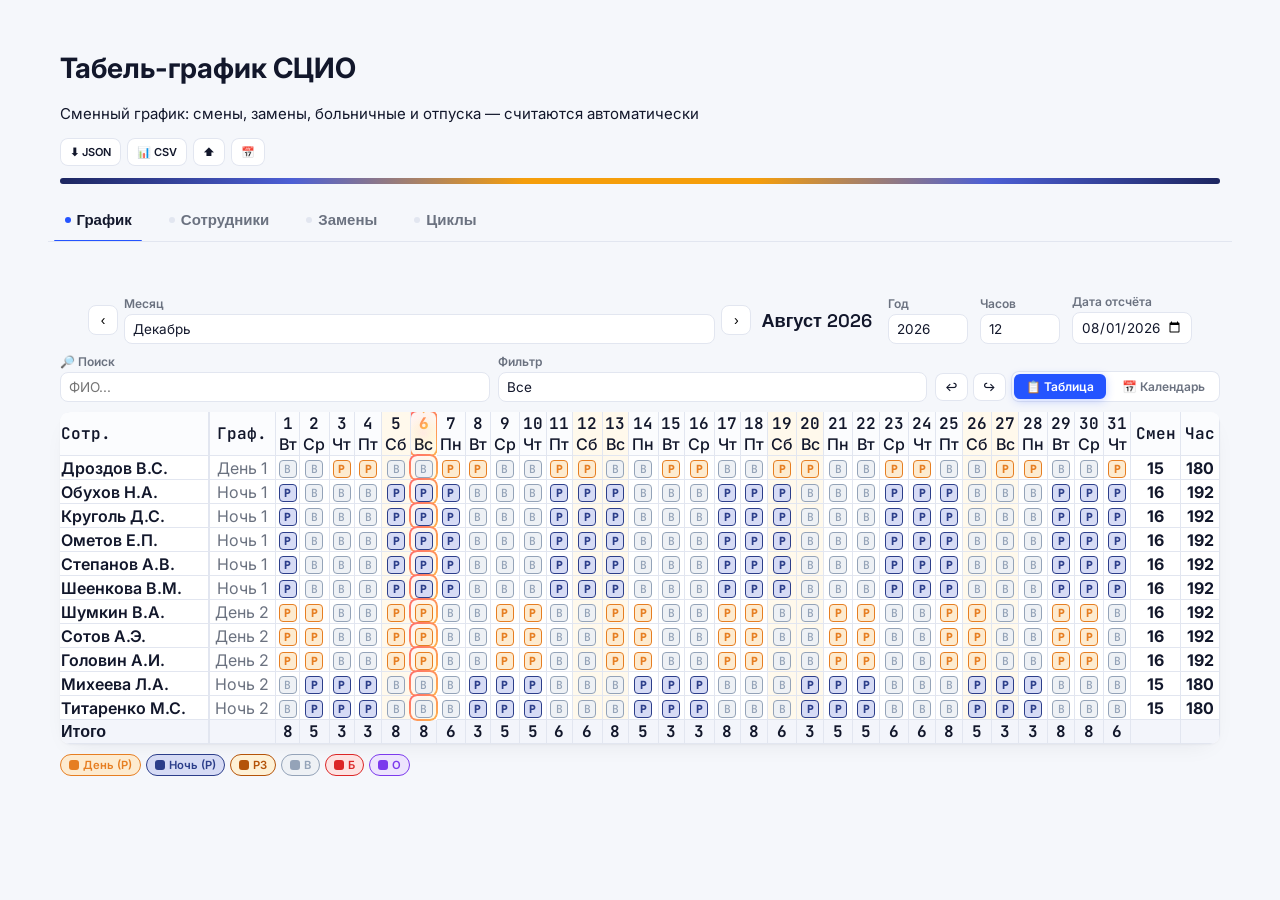
==== commit 2f019d7e: "Add files via upload" ====
--- a/index.html
+++ b/index.html
@@ -1,5 +1,3 @@
-  
-```
 <!DOCTYPE html>
 <html lang="ru">
 <head>
@@ -16,11 +14,15 @@
     --line:#e2e6f0;
     --muted:#6b7280;
     
-    /* Цвета смен */
-    --day-color:#f59e0b;
-    --day-bg:#fef3c7;
-    --night-color:#4c5fd5;
-    --night-bg:#e3e6fb;
+    --day-color:#e67e22;
+    --day-bg:#fdebd0;
+    --night-color:#2c3e8a;
+    --night-bg:#d6dbf5;
+    
+    --today-glow-start:#ff6b6b;
+    --today-glow-end:#ffd93d;
+    --today-bg-start:#fff5f5;
+    --today-bg-end:#fffbe6;
     
     --work:#16a34a;
     --work-soft:#dcfce7;
@@ -59,16 +61,8 @@
     --stat-gap:12px;
     --stat-padding:14px 16px;
     --stat-font:22px;
-    --table-font:12.5px;
-    --table-min-width:600px;
-    --cell-padding:6px 6px;
-    --name-min-width:150px;
-    --badge-min-width:24px;
-    --badge-height:20px;
-    --badge-font:10.5px;
-  }
-
-  /* ===== КОМПЬЮТЕР (1024px+) ===== */
+  }
+
   @media (min-width:1024px){
     :root{
       --header-padding:32px clamp(24px,5vw,60px) 0;
@@ -81,17 +75,9 @@
       --stat-gap:16px;
       --stat-padding:18px 20px;
       --stat-font:24px;
-      --table-font:13px;
-      --table-min-width:700px;
-      --cell-padding:8px 8px;
-      --name-min-width:180px;
-      --badge-min-width:28px;
-      --badge-height:22px;
-      --badge-font:11.5px;
     }
   }
 
-  /* ===== ПЛАНШЕТ (768-1024px) ===== */
   @media (min-width:768px) and (max-width:1023px){
     :root{
       --header-padding:24px clamp(20px,4vw,40px) 0;
@@ -104,17 +90,9 @@
       --stat-gap:12px;
       --stat-padding:14px 16px;
       --stat-font:20px;
-      --table-font:12px;
-      --table-min-width:550px;
-      --cell-padding:5px 5px;
-      --name-min-width:130px;
-      --badge-min-width:22px;
-      --badge-height:19px;
-      --badge-font:10px;
     }
   }
 
-  /* ===== ТЕЛЕФОН (<768px) ===== */
   @media (max-width:767px){
     :root{
       --header-padding:14px clamp(10px,2.5vw,16px) 0;
@@ -127,13 +105,6 @@
       --stat-gap:6px;
       --stat-padding:8px 10px;
       --stat-font:15px;
-      --table-font:8px;
-      --table-min-width:280px;
-      --cell-padding:2px 2px;
-      --name-min-width:55px;
-      --badge-min-width:14px;
-      --badge-height:14px;
-      --badge-font:7px;
     }
   }
 
@@ -143,16 +114,9 @@
       --sub-font:9px;
       --tab-font:9px;
       --stat-font:13px;
-      --table-font:7px;
-      --table-min-width:250px;
-      --name-min-width:45px;
-      --badge-min-width:12px;
-      --badge-height:12px;
-      --badge-font:6px;
     }
   }
 
-  /* ===== ПРИМЕНЕНИЕ ПЕРЕМЕННЫХ ===== */
   header.top{ padding:var(--header-padding); }
   .brand h1{ font-size:var(--brand-font); }
   .brand .sub{ font-size:var(--sub-font); }
@@ -162,12 +126,7 @@
   .stats{ gap:var(--stat-gap); }
   .stat{ padding:var(--stat-padding); }
   .stat .num{ font-size:var(--stat-font); }
-  table.sched{ font-size:var(--table-font); min-width:var(--table-min-width); }
-  table.sched th, table.sched td{ padding:var(--cell-padding); }
-  table.sched td.name, table.sched th.name{ min-width:var(--name-min-width); }
-  table.sched td .badge{ min-width:var(--badge-min-width); height:var(--badge-height); font-size:var(--badge-font); }
-
-  /* ===== ОСТАЛЬНЫЕ СТИЛИ ===== */
+
   .cyclebar{
     margin-top:12px; height:6px; border-radius:99px; overflow:hidden; display:flex;
     box-shadow: inset 0 0 0 1px rgba(18,23,43,.05);
@@ -185,8 +144,8 @@
   .btn-primary:hover{ filter:brightness(1.06); }
   .btn-ghost{ background:var(--panel); color:var(--ink); box-shadow:inset 0 0 0 1px var(--line); }
   .btn-ghost:hover{ background:#fafbff; }
-  .btn-danger{ background:var(--sick-soft); color:var(--sick); }
   .btn-success{ background:var(--work-soft); color:var(--work); }
+  .btn-active{ background:var(--accent-soft); color:var(--accent); box-shadow:inset 0 0 0 2px var(--accent); }
 
   nav.tabs{
     display:flex; gap:4px; margin:16px clamp(16px,4vw,48px) 0; border-bottom:1px solid var(--line);
@@ -235,7 +194,7 @@
     color:var(--ink); padding:0 4px; min-width:80px; text-align:center; flex-shrink:0;
   }
 
-  .stats{ display:grid; grid-template-columns:repeat(auto-fit,minmax(120px,1fr)); }
+  .stats{ display:grid; grid-template-columns:repeat(auto-fit,minmax(100px,1fr)); }
   .stat{
     background:var(--panel); border-radius:var(--radius); box-shadow:var(--shadow);
     border-left:3px solid var(--accent);
@@ -244,45 +203,24 @@
   .stat.work{ border-left-color:var(--work); }
   .stat.sick{ border-left-color:var(--sick); }
   .stat.vac{ border-left-color:var(--vacation); }
-
-  .rows{ display:flex; flex-direction:column; gap:6px; }
-  .rowline{
-    display:grid; grid-template-columns:1fr; gap:6px; align-items:center;
-    padding:8px; border:1px solid var(--line); border-radius:10px; background:#fbfcfe;
-  }
-  .rowline.swaprow{ grid-template-columns:1fr; }
-  .rowline input, .rowline select{ 
-    width:100%; border:1px solid var(--line); border-radius:7px; padding:6px 8px; 
-    font-family:inherit; background:#fff;
-  }
-  .shift-pill-wrap{ display:flex; align-items:center; gap:6px; flex-wrap:wrap; }
-  .cycle-preview{ display:flex; gap:2px; }
-  .cycle-preview i{ width:7px; height:12px; border-radius:2px; background:var(--rest-soft); display:inline-block; }
-  .cycle-preview i.on{ background:var(--work); }
-  .cycle-preview i.day{ background:var(--day-color); }
-  .cycle-preview i.night{ background:var(--night-color); }
-
-  .icon-btn{
-    width:30px; height:30px; border-radius:7px; border:none; background:transparent; color:#b91c1c; cursor:pointer;
-    font-size:15px; display:flex; align-items:center; justify-content:center; align-self:center;
-  }
-  .icon-btn:active{ transform:scale(0.92); }
-  .add-link{
-    margin-top:10px; background:none; border:1.5px dashed var(--line); border-radius:10px; padding:10px;
-    width:100%; color:var(--accent); font-weight:600; font-size:12px; cursor:pointer;
-  }
-  .add-link:active{ transform:scale(0.98); }
-
-  .empty-note{
-    color:var(--muted); padding:16px; text-align:center; border:1.5px dashed var(--line);
-    border-radius:10px; background:#fbfcfe;
-  }
+  .stat.day-stat{ border-left-color:var(--day-color); }
+  .stat.night-stat{ border-left-color:var(--night-color); }
 
   .search-wrap{ 
     display:flex; gap:8px; flex-wrap:wrap; margin-bottom:10px; align-items:flex-end;
   }
   .search-wrap .field{ flex:1; min-width:120px; }
-
+  .view-toggle{ display:flex; gap:4px; background:var(--panel); border-radius:8px; padding:3px; box-shadow:inset 0 0 0 1px var(--line); }
+  .view-toggle button{
+    border:none; background:transparent; padding:5px 12px; border-radius:6px; font-size:12px; font-weight:600;
+    cursor:pointer; color:var(--muted); font-family:inherit; transition:all .15s ease;
+  }
+  .view-toggle button.active{
+    background:var(--accent); color:#fff; box-shadow:0 2px 8px rgba(36,84,255,.25);
+  }
+  .view-toggle button:active{ transform:scale(0.95); }
+
+  /* ===== ТАБЛИЦА (линейный вид) ===== */
   .schedule-scroll{
     overflow:auto; border-radius:10px; box-shadow:var(--shadow); max-height:65vh; background:#fff;
     -webkit-overflow-scrolling:touch;
@@ -292,6 +230,7 @@
   }
   table.sched th, table.sched td{
     border-bottom:1px solid var(--line); border-right:1px solid var(--line); text-align:center; white-space:nowrap;
+    position:relative;
   }
   table.sched thead th{
     position:sticky; top:0; background:#fbfcfe; font-family:"JetBrains Mono",monospace; font-weight:600; z-index:3;
@@ -306,28 +245,139 @@
   table.sched thead th.name{ z-index:4; background:#fbfcfe; }
   table.sched td.shifttype{ color:var(--muted); }
   table.sched td.weekend, table.sched th.weekend{ background:#fff9ec; }
-  table.sched td.today, table.sched th.today{ box-shadow: inset 0 0 0 1.5px var(--accent); }
-  table.sched tbody tr:active td{ background:#f7f9ff; }
-  table.sched td.clickable{ cursor:pointer; touch-action:manipulation; }
-  table.sched td.clickable:active{ background:#e7edff !important; }
-  table.sched td:last-child, table.sched th:last-child { border-right: none; }
-
-  /* ===== БЕЙДЖИ СМЕН С ЦВЕТАМИ ===== */
+  
+  /* ===== КАЛЕНДАРЬ (сетка) ===== */
+  .calendar-grid{
+    display:grid; gap:2px; background:var(--panel); border-radius:10px; padding:4px; box-shadow:var(--shadow);
+  }
+  .calendar-grid .day-header{
+    background:#fbfcfe; padding:6px 4px; text-align:center; font-weight:600; font-size:calc(var(--sub-font)*0.85);
+    color:var(--muted); border-radius:4px;
+  }
+  .calendar-grid .day-header.weekend{ background:#fff9ec; color:var(--muted); }
+  .calendar-cell{
+    background:#fbfcfe; border-radius:4px; padding:3px; min-height:50px; position:relative;
+    transition:background .15s ease; display:flex; flex-direction:column;
+  }
+  .calendar-cell .cell-date{
+    font-weight:600; font-size:calc(var(--sub-font)*0.8); padding:0 4px; text-align:right;
+    color:var(--muted); font-family:"JetBrains Mono",monospace;
+  }
+  .calendar-cell .cell-date.weekend{ color:#e67e22; }
+  .calendar-cell .cell-employees{
+    display:flex; flex-direction:column; gap:1px; padding:2px 2px 2px 4px;
+  }
+  .calendar-cell .cell-employee{
+    font-size:calc(var(--sub-font)*0.6); display:flex; align-items:center; gap:3px;
+    padding:1px 4px; border-radius:3px; white-space:nowrap; overflow:hidden; text-overflow:ellipsis;
+  }
+  .calendar-cell .cell-employee .emp-badge{
+    font-size:calc(var(--sub-font)*0.5); font-weight:700; padding:0 3px; border-radius:2px;
+    flex-shrink:0;
+  }
+  .calendar-cell .cell-employee .emp-name{
+    font-size:calc(var(--sub-font)*0.6); overflow:hidden; text-overflow:ellipsis;
+  }
+  .calendar-cell.today{
+    background:var(--today-bg-start);
+    box-shadow:inset 0 0 0 2px var(--today-glow-start);
+    animation:cellGlow 2s ease-in-out infinite;
+  }
+  @keyframes cellGlow{
+    0%,100%{ box-shadow:inset 0 0 0 2px var(--today-glow-start), 0 0 15px rgba(255,107,107,.15); }
+    50%{ box-shadow:inset 0 0 0 2px var(--today-glow-end), 0 0 25px rgba(255,217,61,.2); }
+  }
+  .calendar-cell .cell-extra{
+    font-size:calc(var(--sub-font)*0.5); color:var(--muted); padding:0 4px; text-align:right;
+    margin-top:auto;
+  }
+
+  /* ===== ПОДСВЕТКА СЕГОДНЯ В ТАБЛИЦЕ ===== */
+  table.sched td.today, table.sched th.today {
+    background: linear-gradient(135deg, var(--today-bg-start), var(--today-bg-end));
+    position: relative;
+    overflow: visible;
+    z-index: 1;
+  }
+  table.sched td.today::before, table.sched th.today::before {
+    content: '';
+    position: absolute;
+    inset: -2px;
+    border-radius: 8px;
+    padding: 2px;
+    background: linear-gradient(135deg, var(--today-glow-start), var(--today-glow-end), var(--today-glow-start));
+    background-size: 300% 300%;
+    -webkit-mask: linear-gradient(#fff 0 0) content-box, linear-gradient(#fff 0 0);
+    -webkit-mask-composite: xor;
+    mask-composite: exclude;
+    z-index: -1;
+    animation: glowPulse 3s ease-in-out infinite;
+    pointer-events: none;
+  }
+  table.sched td.today::after, table.sched th.today::after {
+    content: '';
+    position: absolute;
+    inset: 0;
+    background: radial-gradient(circle at center, rgba(255, 107, 107, 0.08), rgba(255, 217, 61, 0.08), transparent 70%);
+    z-index: 0;
+    animation: shimmerPulse 4s ease-in-out infinite;
+    pointer-events: none;
+    border-radius: inherit;
+  }
+  table.sched td.today .badge,
+  table.sched td.today .wd,
+  table.sched td.today .badge { position: relative; z-index: 2; }
+  table.sched th.today .today-marker {
+    position: absolute; top: -6px; left: 50%; transform:translateX(-50%);
+    font-size:8px; animation:markerBounce 2s ease-in-out infinite; z-index:5;
+    background:linear-gradient(135deg, var(--today-glow-start), var(--today-glow-end));
+    -webkit-background-clip:text; -webkit-text-fill-color:transparent; background-clip:text;
+    font-weight:900; filter:drop-shadow(0 0 4px rgba(255,107,107,.3));
+  }
+  @keyframes markerBounce{
+    0%,100%{ transform:translateX(-50%) translateY(0); }
+    50%{ transform:translateX(-50%) translateY(-4px); }
+  }
+  @keyframes glowPulse{
+    0%,100%{ background:linear-gradient(135deg,var(--today-glow-start),var(--today-glow-end),var(--today-glow-start)); background-size:300% 300%; opacity:1; }
+    33%{ background:linear-gradient(135deg,var(--today-glow-end),#ff6b6b,var(--today-glow-end)); background-size:300% 300%; opacity:.85; }
+    66%{ background:linear-gradient(135deg,#ff6b6b,var(--today-glow-start),var(--today-glow-end)); background-size:300% 300%; opacity:1; }
+  }
+  @keyframes shimmerPulse{
+    0%,100%{ transform:scale(1); opacity:.6; }
+    50%{ transform:scale(1.05); opacity:1; }
+  }
+  table.sched th.today .date-number{
+    display:inline-block; font-weight:800;
+    background:linear-gradient(135deg, var(--today-glow-start), var(--today-glow-end));
+    -webkit-background-clip:text; -webkit-text-fill-color:transparent; background-clip:text;
+    filter:drop-shadow(0 0 8px rgba(255,107,107,.2));
+    animation:numberPulse 2s ease-in-out infinite;
+  }
+  @keyframes numberPulse{
+    0%,100%{ transform:scale(1); }
+    50%{ transform:scale(1.15); }
+  }
+  table.sched td.today, table.sched th.today { box-shadow:none !important; border-radius:6px; }
+
+  /* ===== БЕЙДЖИ ===== */
   .badge{
     display:inline-flex; align-items:center; justify-content:center; border-radius:4px;
     font-weight:700; font-family:"JetBrains Mono",monospace; padding:0 4px;
-  }
-  .badge.Р{ background:var(--work-soft); color:var(--work); }
-  .badge.РЗ{ background:var(--sub-soft); color:var(--sub); }
-  .badge.В{ background:var(--rest-soft); color:var(--rest); font-weight:500; }
-  .badge.Б{ background:var(--sick-soft); color:var(--sick); }
-  .badge.О{ background:var(--vacation-soft); color:var(--vacation); }
-  
-  /* Цветные смены */
-  .badge.Р-День{ background:var(--day-bg); color:var(--day-color); }
-  .badge.Р-Ночь{ background:var(--night-bg); color:var(--night-color); }
-  .badge.РЗ-День{ background:var(--day-bg); color:var(--day-color); border:1px solid var(--day-color); }
-  .badge.РЗ-Ночь{ background:var(--night-bg); color:var(--night-color); border:1px solid var(--night-color); }
+    border:1.5px solid transparent; transition:transform .1s ease, box-shadow .2s ease;
+    font-size:calc(var(--sub-font)*0.75); min-width:18px; height:18px;
+  }
+  .badge:active{ transform:scale(0.92); }
+  .badge.Р{ background:var(--work-soft); color:var(--work); border-color:var(--work); }
+  .badge.РЗ{ background:var(--sub-soft); color:var(--sub); border-color:var(--sub); }
+  .badge.В{ background:var(--rest-soft); color:var(--rest); font-weight:500; border-color:var(--rest); }
+  .badge.Б{ background:var(--sick-soft); color:var(--sick); border-color:var(--sick); }
+  .badge.О{ background:var(--vacation-soft); color:var(--vacation); border-color:var(--vacation); }
+  .badge.Р-День{ background:var(--day-bg); color:var(--day-color); border-color:var(--day-color); font-weight:800; }
+  .badge.РЗ-День{ background:var(--day-bg); color:var(--day-color); border-color:var(--day-color); border-style:dashed; font-weight:800; }
+  .badge.Р-Ночь{ background:var(--night-bg); color:var(--night-color); border-color:var(--night-color); font-weight:800; }
+  .badge.РЗ-Ночь{ background:var(--night-bg); color:var(--night-color); border-color:var(--night-color); border-style:dashed; font-weight:800; }
+  .emp-badge.badge{ font-size:calc(var(--sub-font)*0.5); min-width:12px; height:14px; padding:0 2px; }
 
   tr.totals td{ background:#f3f5fb; font-weight:700; font-family:"JetBrains Mono",monospace; }
   tr.totals td.name{ background:#f3f5fb; font-family:"Space Grotesk",sans-serif; }
@@ -335,8 +385,15 @@
   .legend{ display:flex; flex-wrap:wrap; gap:5px; margin-top:10px; }
   .legend .chip{
     display:inline-flex; align-items:center; gap:4px; padding:3px 8px; border-radius:99px; font-weight:600;
-  }
-  .legend .chip .sw{ width:10px; height:10px; border-radius:3px; }
+    border:1.5px solid transparent; font-size:calc(var(--sub-font)*0.75);
+  }
+  .legend .chip .sw{ width:10px; height:10px; border-radius:3px; flex-shrink:0; }
+  .legend .chip.day-chip{ background:var(--day-bg); color:var(--day-color); border-color:var(--day-color); }
+  .legend .chip.night-chip{ background:var(--night-bg); color:var(--night-color); border-color:var(--night-color); }
+  .legend .chip.sub-chip{ background:var(--sub-soft); color:var(--sub); border-color:var(--sub); }
+  .legend .chip.rest-chip{ background:var(--rest-soft); color:var(--rest); border-color:var(--rest); }
+  .legend .chip.sick-chip{ background:var(--sick-soft); color:var(--sick); border-color:var(--sick); }
+  .legend .chip.vac-chip{ background:var(--vacation-soft); color:var(--vacation); border-color:var(--vacation); }
 
   .toast{
     position:fixed; bottom:20px; left:50%; transform:translateX(-50%);
@@ -346,24 +403,66 @@
   }
   @keyframes slideUp{ from{opacity:0; transform:translateX(-50%) translateY(20px);} to{opacity:1; transform:translateX(-50%) translateY(0);} }
 
+  /* ===== АДАПТИВ КАЛЕНДАРЯ ===== */
+  .calendar-grid{
+    grid-template-columns:repeat(7, 1fr);
+  }
   @media (max-width:480px){
+    .calendar-grid{ gap:1px; padding:2px; }
+    .calendar-cell{ min-height:35px; padding:2px; }
+    .calendar-cell .cell-date{ font-size:9px; }
+    .calendar-cell .cell-employee .emp-name{ font-size:8px; }
+    .calendar-cell .cell-employee .emp-badge{ font-size:7px; }
+    .calendar-cell .cell-extra{ font-size:7px; }
     .toast{ font-size:11px; padding:10px 14px; bottom:10px; }
     .month-nav .field{ min-width:60px !important; }
     .month-nav button{ width:26px; height:26px; font-size:12px; }
     .current-month-label{ font-size:13px; min-width:60px; }
     .settings-grid .field{ width:100% !important; min-width:auto; }
-    .rowline, .rowline.swaprow{ gap:4px; padding:6px; }
     .search-wrap{ flex-direction:column; gap:4px; }
     .search-wrap .field{ min-width:auto; }
     .toolbar .btn{ font-size:9px; padding:4px 6px; }
+    .view-toggle button{ font-size:10px; padding:4px 8px; }
+  }
+  @media (max-width:380px){
+    .calendar-cell .cell-employee .emp-name{ font-size:7px; }
+    .calendar-cell .cell-date{ font-size:8px; }
+  }
+
+  .rows{ display:flex; flex-direction:column; gap:6px; }
+  .rowline{
+    display:grid; grid-template-columns:1fr; gap:6px; align-items:center;
+    padding:8px; border:1px solid var(--line); border-radius:10px; background:#fbfcfe;
+  }
+  .rowline.swaprow{ grid-template-columns:1fr; }
+  .rowline input, .rowline select{ 
+    width:100%; border:1px solid var(--line); border-radius:7px; padding:6px 8px; 
+    font-family:inherit; background:#fff;
+  }
+  .shift-pill-wrap{ display:flex; align-items:center; gap:6px; flex-wrap:wrap; }
+  .cycle-preview{ display:flex; gap:2px; }
+  .cycle-preview i{ width:7px; height:12px; border-radius:2px; background:var(--rest-soft); display:inline-block; }
+  .cycle-preview i.day{ background:var(--day-color); }
+  .cycle-preview i.night{ background:var(--night-color); }
+  .icon-btn{
+    width:30px; height:30px; border-radius:7px; border:none; background:transparent; color:#b91c1c; cursor:pointer;
+    font-size:15px; display:flex; align-items:center; justify-content:center; align-self:center;
+  }
+  .icon-btn:active{ transform:scale(0.92); }
+  .add-link{
+    margin-top:10px; background:none; border:1.5px dashed var(--line); border-radius:10px; padding:10px;
+    width:100%; color:var(--accent); font-weight:600; font-size:12px; cursor:pointer;
+  }
+  .add-link:active{ transform:scale(0.98); }
+  .empty-note{
+    color:var(--muted); padding:16px; text-align:center; border:1.5px dashed var(--line);
+    border-radius:10px; background:#fbfcfe;
   }
 
   @media (hover:none){
     .btn:hover{ filter:none; }
     .btn-ghost:hover{ background:var(--panel); }
     .add-link:hover{ background:none; }
-    table.sched tbody tr:hover td{ background:transparent; }
-    table.sched tbody tr:hover td.name{ background:transparent; }
   }
 </style>
 </head>
@@ -439,29 +538,36 @@
         <label>Фильтр</label>
         <select id="filterShift" onchange="renderSchedule()">
           <option value="">Все</option>
-          <option value="День 1">День 1</option>
-          <option value="День 2">День 2</option>
-          <option value="Ночь 1">Ночь 1</option>
-          <option value="Ночь 2">Ночь 2</option>
+          <option value="День 1">🟡 День 1</option>
+          <option value="День 2">🟡 День 2</option>
+          <option value="Ночь 1">🔵 Ночь 1</option>
+          <option value="Ночь 2">🔵 Ночь 2</option>
         </select>
       </div>
-      <div style="display:flex; gap:5px; padding-bottom:3px; flex-wrap:wrap;">
+      <div style="display:flex; gap:5px; flex-wrap:wrap; align-items:center;">
         <button class="btn btn-ghost" onclick="undo()" title="Ctrl+Z">↩</button>
         <button class="btn btn-ghost" onclick="redo()" title="Ctrl+Y">↪</button>
+        <div class="view-toggle">
+          <button class="active" data-view="table" onclick="switchView('table')">📋 Таблица</button>
+          <button data-view="calendar" onclick="switchView('calendar')">📅 Календарь</button>
+        </div>
       </div>
     </div>
 
-    <div class="schedule-scroll">
-      <div id="scheduleTable"></div>
+    <div id="scheduleContainer">
+      <div class="schedule-scroll" id="tableContainer">
+        <div id="scheduleTable"></div>
+      </div>
+      <div id="calendarContainer" style="display:none;"></div>
     </div>
 
     <div class="legend">
-      <span class="chip" style="background:var(--day-bg); color:var(--day-color);"><span class="sw" style="background:var(--day-color);"></span>День</span>
-      <span class="chip" style="background:var(--night-bg); color:var(--night-color);"><span class="sw" style="background:var(--night-color);"></span>Ночь</span>
-      <span class="chip" style="background:var(--sub-soft); color:var(--sub);"><span class="sw" style="background:var(--sub);"></span>РЗ</span>
-      <span class="chip" style="background:var(--rest-soft); color:var(--rest);"><span class="sw" style="background:var(--rest);"></span>В</span>
-      <span class="chip" style="background:var(--sick-soft); color:var(--sick);"><span class="sw" style="background:var(--sick);"></span>Б</span>
-      <span class="chip" style="background:var(--vacation-soft); color:var(--vacation);"><span class="sw" style="background:var(--vacation);"></span>О</span>
+      <span class="chip day-chip"><span class="sw" style="background:var(--day-color);"></span>День (Р)</span>
+      <span class="chip night-chip"><span class="sw" style="background:var(--night-color);"></span>Ночь (Р)</span>
+      <span class="chip sub-chip"><span class="sw" style="background:var(--sub);"></span>РЗ</span>
+      <span class="chip rest-chip"><span class="sw" style="background:var(--rest);"></span>В</span>
+      <span class="chip sick-chip"><span class="sw" style="background:var(--sick);"></span>Б</span>
+      <span class="chip vac-chip"><span class="sw" style="background:var(--vacation);"></span>О</span>
     </div>
     <div id="conflictsWarning"></div>
   </section>
@@ -469,7 +575,7 @@
   <section id="tab-people" class="panel">
     <div class="card">
       <h2>👥 Сотрудники</h2>
-      <p class="hint">ФИО, табельный номер и тип графика. Цветные полоски показывают цикл: 🟡 день / 🔵 ночь.</p>
+      <p class="hint">ФИО, табельный номер и тип графика. 🟡 — день, 🔵 — ночь.</p>
       <div id="employeesRows" class="rows"></div>
       <button class="add-link" onclick="addEmployee()">+ Добавить</button>
     </div>
@@ -519,6 +625,7 @@
 ];
 
 let swaps = [];
+let currentView = 'table';
 
 /* ---------- ИСТОРИЯ ---------- */
 let history = [];
@@ -564,7 +671,7 @@
 /* ---------- УТИЛИТЫ ---------- */
 
 const MONTHS = ["Январь","Февраль","Март","Апрель","Май","Июнь","Июль","Август","Сентябрь","Октябрь","Ноябрь","Декабрь"];
-const WEEKDAYS = ["Вс","Пн","Вт","Ср","Чт","Пт","Сб"];
+const WEEKDAYS_SHORT = ["Вс","Пн","Вт","Ср","Чт","Пт","Сб"];
 
 function pad(n){ return String(n).padStart(2,"0"); }
 function dateKey(d){ return `${d.getFullYear()}-${pad(d.getMonth()+1)}-${pad(d.getDate())}`; }
@@ -606,10 +713,20 @@
   return isWork ? "Р" : "В";
 }
 
-function getDayType(shiftName){
-  if (!shiftName) return '';
-  const def = shiftTypes[shiftName];
-  return def ? def.type : '';
+function getBadgeClass(status, emp){
+  let badgeClass = status;
+  if (status === 'Р' || status === 'РЗ') {
+    const shiftType = getShiftType(emp.shift);
+    let type = shiftType?.type || '';
+    if (!type) {
+      if (emp.shift && emp.shift.includes('День')) type = 'day';
+      else if (emp.shift && emp.shift.includes('Ночь')) type = 'night';
+    }
+    if (type) {
+      badgeClass = status + '-' + (type === 'day' ? 'День' : 'Ночь');
+    }
+  }
+  return badgeClass;
 }
 
 function cyclePreviewHTML(def){
@@ -621,6 +738,18 @@
   }
   html += `</span>`;
   return html;
+}
+
+/* ---------- ПЕРЕКЛЮЧЕНИЕ ВИДОВ ---------- */
+
+function switchView(view){
+  currentView = view;
+  document.querySelectorAll('.view-toggle button').forEach(b => {
+    b.classList.toggle('active', b.dataset.view === view);
+  });
+  document.getElementById('tableContainer').style.display = view === 'table' ? 'block' : 'none';
+  document.getElementById('calendarContainer').style.display = view === 'calendar' ? 'block' : 'none';
+  renderSchedule();
 }
 
 /* ---------- ВАЛИДАЦИЯ ---------- */
@@ -713,6 +842,7 @@
   let html = "";
   employees.forEach((e,i)=>{
     const def = shiftTypes[e.shift];
+    const typeLabel = def ? (def.type === 'day' ? '🟡' : '🔵') : '';
     html += `<div class="rowline">
       <input value="${e.name}" placeholder="ФИО" onchange="employees[${i}].name=this.value; render()">
       <input value="${e.id||""}" placeholder="Табельный №" onchange="employees[${i}].id=this.value">
@@ -722,6 +852,7 @@
           ${Object.keys(shiftTypes).map(s=>`<option value="${s}" ${e.shift===s?"selected":""}>${s}</option>`).join("")}
         </select>
         ${def ? cyclePreviewHTML(def) : ''}
+        ${def ? `<span style="font-size:14px;">${typeLabel}</span>` : ''}
       </div>
       <button class="icon-btn" title="Удалить" onclick="employees.splice(${i},1); render()">✕</button>
     </div>`;
@@ -807,21 +938,14 @@
   employees.forEach(emp=>{
     days.forEach(d=>{
       const st = computeDayStatus(d, emp, refDate);
-      if (st==="Р"){
-        const type = getDayType(emp.shift);
-        if (type === 'day') dayShifts++;
-        else if (type === 'night') nightShifts++;
-      }
-      if (st==="РЗ") {
-        // Для замен используем тип графика заменяющего или оригинального
-        const subSwap = swaps.find(s => s.date === dateKey(d) && s.substitute === emp.name);
-        if (subSwap) {
-          const origEmp = employees.find(e => e.name === subSwap.original);
-          if (origEmp) {
-            const type = getDayType(origEmp.shift);
-            if (type === 'day') dayShifts++;
-            else if (type === 'night') nightShifts++;
-          }
+      if (st==="Р" || st==="РЗ"){
+        const type = getShiftType(emp.shift);
+        if (type === 'day' || type?.type === 'day') dayShifts++;
+        else if (type === 'night' || type?.type === 'night') nightShifts++;
+        else {
+          const shiftName = emp.shift || '';
+          if (shiftName.includes('День')) dayShifts++;
+          else if (shiftName.includes('Ночь')) nightShifts++;
         }
       }
       if (st==="Б") sick++;
@@ -829,17 +953,100 @@
     });
   });
   document.getElementById("statsRow").innerHTML = `
-    <div class="stat"><div class="num">${employees.length}</div><div class="lbl">Сотрудников</div></div>
-    <div class="stat" style="border-left-color:var(--day-color);"><div class="num" style="color:var(--day-color);">${dayShifts}</div><div class="lbl">🟡 Дневных смен</div></div>
-    <div class="stat" style="border-left-color:var(--night-color);"><div class="num" style="color:var(--night-color);">${nightShifts}</div><div class="lbl">🔵 Ночных смен</div></div>
-    <div class="stat sick"><div class="num">${sick}</div><div class="lbl">Больничных</div></div>
-    <div class="stat vac"><div class="num">${vac}</div><div class="lbl">Отпусков</div></div>
+    <div class="stat"><div class="num">${employees.length}</div><div class="lbl">👥 Сотрудников</div></div>
+    <div class="stat day-stat"><div class="num" style="color:var(--day-color);">${dayShifts}</div><div class="lbl">🟡 Дневных смен</div></div>
+    <div class="stat night-stat"><div class="num" style="color:var(--night-color);">${nightShifts}</div><div class="lbl">🔵 Ночных смен</div></div>
+    <div class="stat sick"><div class="num">${sick}</div><div class="lbl">🩺 Больничных</div></div>
+    <div class="stat vac"><div class="num">${vac}</div><div class="lbl">🏖 Отпусков</div></div>
   `;
 }
 
-/* ---------- РЕНДЕР: ГРАФИК ---------- */
-
-function renderSchedule(){
+/* ---------- РЕНДЕР: КАЛЕНДАРЬ ---------- */
+
+function renderCalendar(){
+  const year = parseInt(document.getElementById("yearInput").value);
+  const month = parseInt(document.getElementById("monthSel").value);
+  const refDate = parseDate(document.getElementById("refDate").value);
+  const nDays = daysInMonth(year, month);
+  const today = new Date();
+  const search = (document.getElementById("searchInput").value || "").toLowerCase();
+  const shiftFilter = document.getElementById("filterShift").value;
+
+  const visibleEmployees = employees.filter(e => 
+    e.name.toLowerCase().includes(search) &&
+    (shiftFilter === '' || e.shift === shiftFilter)
+  );
+
+  if (employees.length===0){
+    document.getElementById("calendarContainer").innerHTML = `<div class="empty-note">Добавьте сотрудников</div>`;
+    return;
+  }
+
+  // Определяем первый день месяца
+  const firstDay = new Date(year, month, 1).getDay();
+  const daysInMonth = nDays;
+
+  let html = `<div class="calendar-grid">`;
+  
+  // Заголовки дней недели
+  const dayHeaders = ["Пн","Вт","Ср","Чт","Пт","Сб","Вс"];
+  dayHeaders.forEach((d,i) => {
+    const isWeekend = i >= 5;
+    html += `<div class="day-header ${isWeekend ? 'weekend' : ''}">${d}</div>`;
+  });
+
+  // Пустые ячейки до первого дня
+  const startOffset = firstDay === 0 ? 6 : firstDay - 1;
+  for(let i=0; i<startOffset; i++){
+    html += `<div class="calendar-cell" style="background:transparent;min-height:20px;"></div>`;
+  }
+
+  // Дни месяца
+  for(let d=1; d<=daysInMonth; d++){
+    const date = new Date(year, month, d);
+    const dateStr = dateKey(date);
+    const isToday = isSameDay(date, today);
+    const isWeekend = date.getDay() === 0 || date.getDay() === 6;
+    
+    // Собираем всех сотрудников на этот день
+    const dayEmployees = visibleEmployees.filter(emp => {
+      const status = computeDayStatus(date, emp, refDate);
+      return status === 'Р' || status === 'РЗ';
+    });
+
+    html += `<div class="calendar-cell ${isToday ? 'today' : ''}">`;
+    html += `<div class="cell-date ${isWeekend ? 'weekend' : ''}">${d}</div>`;
+    
+    if (dayEmployees.length > 0){
+      html += `<div class="cell-employees">`;
+      // Показываем первых 3 сотрудников
+      const showEmployees = dayEmployees.slice(0, 3);
+      showEmployees.forEach(emp => {
+        const status = computeDayStatus(date, emp, refDate);
+        const badgeClass = getBadgeClass(status, emp);
+        html += `<div class="cell-employee">
+          <span class="emp-badge badge ${badgeClass}">${status}</span>
+          <span class="emp-name">${emp.name}</span>
+        </div>`;
+      });
+      if (dayEmployees.length > 3){
+        html += `<div class="cell-extra">+${dayEmployees.length - 3} ещё</div>`;
+      }
+      html += `</div>`;
+    } else {
+      html += `<div class="cell-extra" style="color:#e8ecf0;">—</div>`;
+    }
+    
+    html += `</div>`;
+  }
+
+  html += `</div>`;
+  document.getElementById("calendarContainer").innerHTML = html;
+}
+
+/* ---------- РЕНДЕР: ТАБЛИЦА ---------- */
+
+function renderTable(){
   const year = parseInt(document.getElementById("yearInput").value);
   const month = parseInt(document.getElementById("monthSel").value);
   const shiftHours = parseFloat(document.getElementById("shiftHours").value) || 0;
@@ -849,12 +1056,8 @@
   const search = (document.getElementById("searchInput").value || "").toLowerCase();
   const shiftFilter = document.getElementById("filterShift").value;
 
-  document.getElementById('monthLabel').textContent = `${MONTHS[month]} ${year}`;
-
   const days = [];
   for(let d=1; d<=nDays; d++){ days.push(new Date(year, month, d)); }
-
-  renderStats(days, refDate);
 
   const visibleEmployees = employees.filter(e => 
     e.name.toLowerCase().includes(search) &&
@@ -874,7 +1077,13 @@
   days.forEach(d=>{
     const isWeekend = d.getDay()===0 || d.getDay()===6;
     const isToday = isSameDay(d, today);
-    html += `<th class="${isWeekend?'weekend':''} ${isToday?'today':''}">${d.getDate()}<span class="wd">${WEEKDAYS[d.getDay()]}</span></th>`;
+    const dateStr = dateKey(d);
+    const todayMarker = isToday ? `<span class="today-marker">⬇</span>` : '';
+    html += `<th class="${isWeekend?'weekend':''} ${isToday?'today':''}" data-date="${dateStr}">
+      ${todayMarker}
+      <span class="date-number">${d.getDate()}</span>
+      <span class="wd">${WEEKDAYS_SHORT[d.getDay()]}</span>
+    </th>`;
   });
   html += `<th>Смен</th><th>Час</th></tr></thead><tbody>`;
 
@@ -891,14 +1100,7 @@
       const isWeekend = d.getDay()===0 || d.getDay()===6;
       const isToday = isSameDay(d, today);
       
-      // Определяем тип смены для цвета
-      let badgeClass = status;
-      if (status === 'Р' || status === 'РЗ') {
-        const shiftType = getDayType(emp.shift);
-        if (shiftType) {
-          badgeClass = status + '-' + (shiftType === 'day' ? 'День' : 'Ночь');
-        }
-      }
+      const badgeClass = getBadgeClass(status, emp);
       
       const title = {
         "Р":"Рабочий день", "РЗ":"Замена", "В":"Выходной", 
@@ -929,6 +1131,16 @@
 
   document.getElementById("scheduleTable").innerHTML = html;
   checkAllConflicts();
+}
+
+/* ---------- РЕНДЕР: ГРАФИК ---------- */
+
+function renderSchedule(){
+  if (currentView === 'table'){
+    renderTable();
+  } else {
+    renderCalendar();
+  }
 }
 
 /* ---------- БЫСТРОЕ РЕДАКТИРОВАНИЕ ---------- */
@@ -1086,7 +1298,7 @@
 /* ---------- СОХРАНЕНИЕ В LOCALSTORAGE ---------- */
 
 function saveToStorage(){
-  const data = { employees, swaps, shiftTypes };
+  const data = { employees, swaps, shiftTypes, view: currentView };
   localStorage.setItem('scioSchedule', JSON.stringify(data));
 }
 
@@ -1098,6 +1310,7 @@
       if (data.employees) employees = data.employees;
       if (data.swaps) swaps = data.swaps;
       if (data.shiftTypes) shiftTypes = data.shiftTypes;
+      if (data.view) currentView = data.view;
     }catch(e){}
   }
 }
@@ -1142,6 +1355,13 @@
   renderSwaps();
   renderSchedule();
   saveToStorage();
+  
+  // Обновляем активную кнопку вида
+  document.querySelectorAll('.view-toggle button').forEach(b => {
+    b.classList.toggle('active', b.dataset.view === currentView);
+  });
+  document.getElementById('tableContainer').style.display = currentView === 'table' ? 'block' : 'none';
+  document.getElementById('calendarContainer').style.display = currentView === 'calendar' ? 'block' : 'none';
 }
 
 loadFromStorage();
@@ -1155,5 +1375,3 @@
 </script>
 </body>
 </html>
-
-```
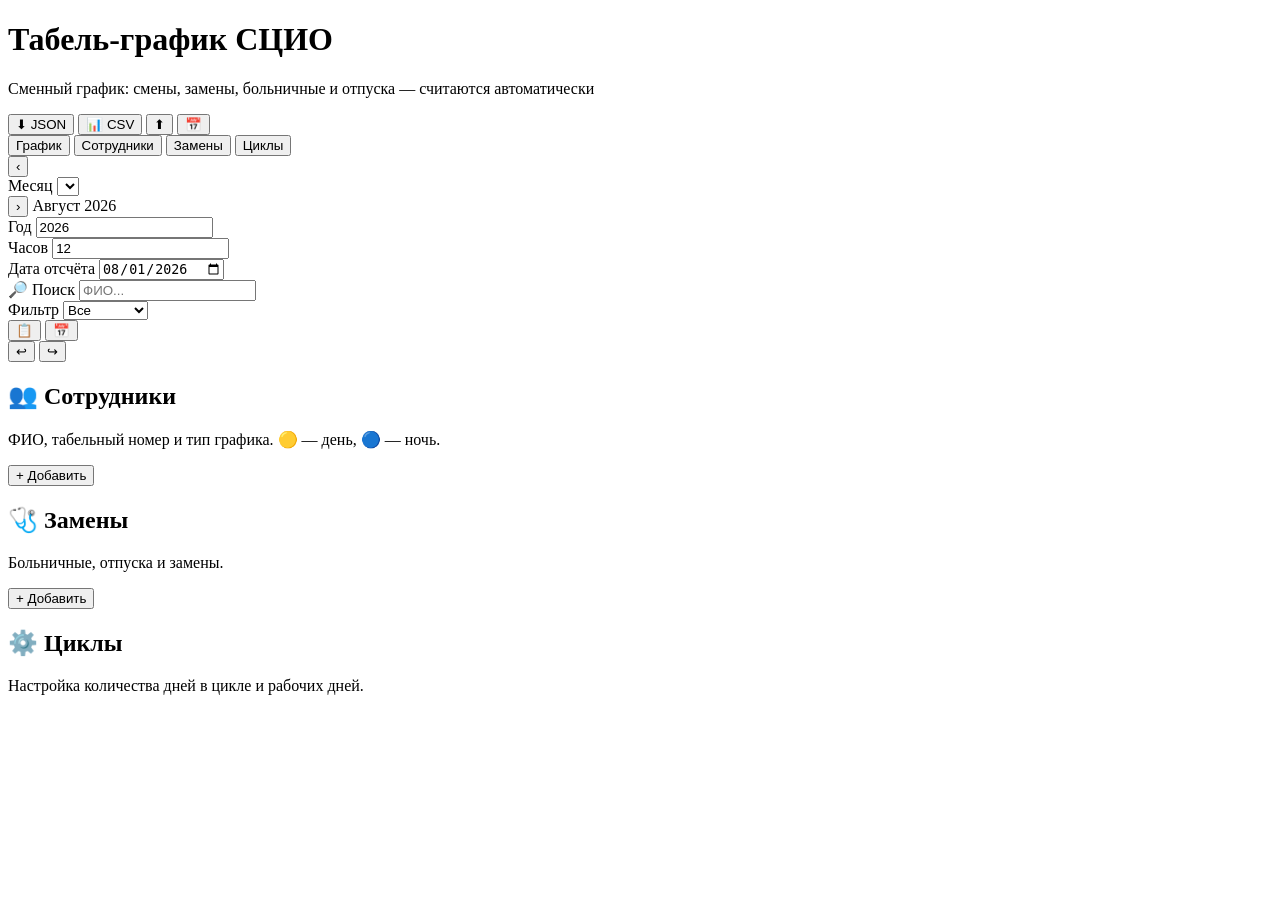
==== commit 795f7e46: "Add files via upload" ====
--- a/index.html
+++ b/index.html
@@ -1,1377 +1,154 @@
-<!DOCTYPE html>
-<html lang="ru">
-<head>
-<meta charset="UTF-8">
-<meta name="viewport" content="width=device-width, initial-scale=1.0, maximum-scale=1.5">
-<title>Табель-график СЦИО</title>
-<link rel="preconnect" href="https://fonts.googleapis.com">
-<link href="https://fonts.googleapis.com/css2?family=Space+Grotesk:wght@500;600;700&family=Inter:wght@400;500;600;700&family=JetBrains+Mono:wght@400;500;600&display=swap" rel="stylesheet">
-<style>
-  :root{
-    --ink:#12172b;
-    --paper:#f5f7fb;
-    --panel:#ffffff;
-    --line:#e2e6f0;
-    --muted:#6b7280;
-    
-    --day-color:#e67e22;
-    --day-bg:#fdebd0;
-    --night-color:#2c3e8a;
-    --night-bg:#d6dbf5;
-    
-    --today-glow-start:#ff6b6b;
-    --today-glow-end:#ffd93d;
-    --today-bg-start:#fff5f5;
-    --today-bg-end:#fffbe6;
-    
-    --work:#16a34a;
-    --work-soft:#dcfce7;
-    --sub:#b45309;
-    --sub-soft:#fef1d6;
-    --rest:#94a3b8;
-    --rest-soft:#eef1f5;
-    --sick:#dc2626;
-    --sick-soft:#fde3e2;
-    --vacation:#7c3aed;
-    --vacation-soft:#ede4fd;
-    --accent:#2454ff;
-    --accent-soft:#e7edff;
-    --radius:14px;
-    --shadow: 0 1px 2px rgba(18,23,43,.04), 0 8px 24px -12px rgba(18,23,43,.10);
-  }
-  *{box-sizing:border-box;}
-  html,body{margin:0; padding:0; overflow-x:hidden;}
-  body{
-    background:var(--paper); color:var(--ink);
-    font-family:"Inter",-apple-system,BlinkMacSystemFont,"Segoe UI",Roboto,Arial,sans-serif;
-    -webkit-font-smoothing:antialiased;
-  }
-  ::selection{ background:var(--accent-soft); }
-  :focus-visible{ outline:2px solid var(--accent); outline-offset:2px; border-radius:6px; }
-
-  /* ===== ДИНАМИЧЕСКИЕ РАЗМЕРЫ ===== */
-  :root{
-    --header-padding:28px clamp(16px,4vw,48px) 0;
-    --brand-font:26px;
-    --sub-font:14px;
-    --tab-font:14px;
-    --main-padding:24px clamp(16px,4vw,48px) 60px;
-    --card-padding:20px 22px;
-    --card-radius:14px;
-    --stat-gap:12px;
-    --stat-padding:14px 16px;
-    --stat-font:22px;
-  }
-
-  @media (min-width:1024px){
-    :root{
-      --header-padding:32px clamp(24px,5vw,60px) 0;
-      --brand-font:28px;
-      --sub-font:15px;
-      --tab-font:15px;
-      --main-padding:28px clamp(24px,5vw,60px) 70px;
-      --card-padding:24px 28px;
-      --card-radius:16px;
-      --stat-gap:16px;
-      --stat-padding:18px 20px;
-      --stat-font:24px;
-    }
-  }
-
-  @media (min-width:768px) and (max-width:1023px){
-    :root{
-      --header-padding:24px clamp(20px,4vw,40px) 0;
-      --brand-font:23px;
-      --sub-font:13px;
-      --tab-font:13px;
-      --main-padding:20px clamp(20px,4vw,40px) 50px;
-      --card-padding:18px 20px;
-      --card-radius:14px;
-      --stat-gap:12px;
-      --stat-padding:14px 16px;
-      --stat-font:20px;
-    }
-  }
-
-  @media (max-width:767px){
-    :root{
-      --header-padding:14px clamp(10px,2.5vw,16px) 0;
-      --brand-font:18px;
-      --sub-font:10px;
-      --tab-font:10px;
-      --main-padding:10px clamp(8px,2vw,14px) 30px;
-      --card-padding:12px 12px;
-      --card-radius:10px;
-      --stat-gap:6px;
-      --stat-padding:8px 10px;
-      --stat-font:15px;
-    }
-  }
-
-  @media (max-width:480px){
-    :root{
-      --brand-font:16px;
-      --sub-font:9px;
-      --tab-font:9px;
-      --stat-font:13px;
-    }
-  }
-
-  header.top{ padding:var(--header-padding); }
-  .brand h1{ font-size:var(--brand-font); }
-  .brand .sub{ font-size:var(--sub-font); }
-  nav.tabs button{ font-size:var(--tab-font); padding:calc(var(--tab-font)*0.7) calc(var(--tab-font)*1.1) calc(var(--tab-font)*0.8); }
-  main{ padding:var(--main-padding); }
-  .card{ padding:var(--card-padding); border-radius:var(--card-radius); }
-  .stats{ gap:var(--stat-gap); }
-  .stat{ padding:var(--stat-padding); }
-  .stat .num{ font-size:var(--stat-font); }
-
-  .cyclebar{
-    margin-top:12px; height:6px; border-radius:99px; overflow:hidden; display:flex;
-    box-shadow: inset 0 0 0 1px rgba(18,23,43,.05);
-  }
-  .cyclebar span{ flex:1; }
-
-  .toolbar{ display:flex; gap:6px; flex-wrap:wrap; }
-  .btn{
-    border:none; border-radius:8px; padding:7px 10px; font-size:11px; font-weight:600; cursor:pointer;
-    display:inline-flex; align-items:center; gap:4px; font-family:inherit; transition:transform .05s ease, filter .1s ease;
-    white-space:nowrap;
-  }
-  .btn:active{ transform:scale(0.96); }
-  .btn-primary{ background:var(--accent); color:#fff; }
-  .btn-primary:hover{ filter:brightness(1.06); }
-  .btn-ghost{ background:var(--panel); color:var(--ink); box-shadow:inset 0 0 0 1px var(--line); }
-  .btn-ghost:hover{ background:#fafbff; }
-  .btn-success{ background:var(--work-soft); color:var(--work); }
-  .btn-active{ background:var(--accent-soft); color:var(--accent); box-shadow:inset 0 0 0 2px var(--accent); }
-
-  nav.tabs{
-    display:flex; gap:4px; margin:16px clamp(16px,4vw,48px) 0; border-bottom:1px solid var(--line);
-    overflow-x:auto; -webkit-overflow-scrolling:touch;
-  }
-  nav.tabs button{
-    background:none; border:none; cursor:pointer; font-family:"Space Grotesk",sans-serif;
-    font-weight:600; color:var(--muted); position:relative;
-    white-space:nowrap; display:flex; align-items:center; gap:6px; flex-shrink:0;
-  }
-  nav.tabs button .dot{ width:6px; height:6px; border-radius:50%; background:var(--line); }
-  nav.tabs button.active{ color:var(--ink); }
-  nav.tabs button.active .dot{ background:var(--accent); }
-  nav.tabs button.active::after{
-    content:""; position:absolute; left:6px; right:6px; bottom:-1px; height:2px; background:var(--accent); border-radius:2px;
-  }
-  nav.tabs button:hover{ color:var(--ink); }
-
-  .panel{ display:none; }
-  .panel.active{ display:block; animation:fadeIn .18s ease; }
-  @keyframes fadeIn{ from{opacity:0; transform:translateY(3px);} to{opacity:1; transform:none;} }
-
-  .card .hint{ color:var(--muted); font-size:calc(var(--sub-font)*0.9); margin:0 0 12px; line-height:1.4; }
-  .card .warning{
-    background:var(--sick-soft); color:var(--sick); padding:8px 12px; border-radius:8px; font-size:12px; margin-top:10px;
-  }
-
-  .field{ display:flex; flex-direction:column; gap:3px; }
-  .field label{ font-size:calc(var(--sub-font)*0.8); color:var(--muted); font-weight:600; }
-  .field input, .field select{
-    border:1px solid var(--line); border-radius:8px; padding:6px 8px; font-size:calc(var(--sub-font)*0.9);
-    background:#fff; color:var(--ink); font-family:inherit; -webkit-appearance:none; appearance:none;
-  }
-  .field input:focus, .field select:focus{ border-color:var(--accent); }
-  .settings-grid{ display:flex; gap:12px; flex-wrap:wrap; align-items:flex-end; }
-
-  .month-nav{ display:flex; align-items:center; gap:6px; flex:1; min-width:200px; flex-wrap:wrap; }
-  .month-nav button{
-    width:30px; height:30px; border-radius:8px; border:1px solid var(--line); background:#fff; cursor:pointer;
-    font-size:14px; display:flex; align-items:center; justify-content:center; flex-shrink:0;
-  }
-  .month-nav button:active{ transform:scale(0.92); }
-  .month-nav .field{ flex:1; min-width:80px; }
-  .current-month-label{
-    font-family:"Space Grotesk",sans-serif; font-weight:600; font-size:calc(var(--brand-font)*0.65);
-    color:var(--ink); padding:0 4px; min-width:80px; text-align:center; flex-shrink:0;
-  }
-
-  .stats{ display:grid; grid-template-columns:repeat(auto-fit,minmax(100px,1fr)); }
-  .stat{
-    background:var(--panel); border-radius:var(--radius); box-shadow:var(--shadow);
-    border-left:3px solid var(--accent);
-  }
-  .stat .lbl{ font-size:calc(var(--stat-font)*0.5); color:var(--muted); margin-top:4px; }
-  .stat.work{ border-left-color:var(--work); }
-  .stat.sick{ border-left-color:var(--sick); }
-  .stat.vac{ border-left-color:var(--vacation); }
-  .stat.day-stat{ border-left-color:var(--day-color); }
-  .stat.night-stat{ border-left-color:var(--night-color); }
-
-  .search-wrap{ 
-    display:flex; gap:8px; flex-wrap:wrap; margin-bottom:10px; align-items:flex-end;
-  }
-  .search-wrap .field{ flex:1; min-width:120px; }
-  .view-toggle{ display:flex; gap:4px; background:var(--panel); border-radius:8px; padding:3px; box-shadow:inset 0 0 0 1px var(--line); }
-  .view-toggle button{
-    border:none; background:transparent; padding:5px 12px; border-radius:6px; font-size:12px; font-weight:600;
-    cursor:pointer; color:var(--muted); font-family:inherit; transition:all .15s ease;
-  }
-  .view-toggle button.active{
-    background:var(--accent); color:#fff; box-shadow:0 2px 8px rgba(36,84,255,.25);
-  }
-  .view-toggle button:active{ transform:scale(0.95); }
-
-  /* ===== ТАБЛИЦА (линейный вид) ===== */
-  .schedule-scroll{
-    overflow:auto; border-radius:10px; box-shadow:var(--shadow); max-height:65vh; background:#fff;
-    -webkit-overflow-scrolling:touch;
-  }
-  table.sched{ 
-    border-collapse:separate; border-spacing:0; width:100%; 
-  }
-  table.sched th, table.sched td{
-    border-bottom:1px solid var(--line); border-right:1px solid var(--line); text-align:center; white-space:nowrap;
-    position:relative;
-  }
-  table.sched thead th{
-    position:sticky; top:0; background:#fbfcfe; font-family:"JetBrains Mono",monospace; font-weight:600; z-index:3;
-    color:var(--ink);
-  }
-  table.sched thead th.corner{ z-index:5; }
-  table.sched thead .wd{ font-family:"Inter",sans-serif; font-weight:500; display:block; }
-  table.sched td.name, table.sched th.name{
-    position:sticky; left:0; background:#fff; text-align:left; z-index:2; font-weight:600;
-    max-width:200px; box-shadow:1px 0 0 var(--line);
-  }
-  table.sched thead th.name{ z-index:4; background:#fbfcfe; }
-  table.sched td.shifttype{ color:var(--muted); }
-  table.sched td.weekend, table.sched th.weekend{ background:#fff9ec; }
-  
-  /* ===== КАЛЕНДАРЬ (сетка) ===== */
-  .calendar-grid{
-    display:grid; gap:2px; background:var(--panel); border-radius:10px; padding:4px; box-shadow:var(--shadow);
-  }
-  .calendar-grid .day-header{
-    background:#fbfcfe; padding:6px 4px; text-align:center; font-weight:600; font-size:calc(var(--sub-font)*0.85);
-    color:var(--muted); border-radius:4px;
-  }
-  .calendar-grid .day-header.weekend{ background:#fff9ec; color:var(--muted); }
-  .calendar-cell{
-    background:#fbfcfe; border-radius:4px; padding:3px; min-height:50px; position:relative;
-    transition:background .15s ease; display:flex; flex-direction:column;
-  }
-  .calendar-cell .cell-date{
-    font-weight:600; font-size:calc(var(--sub-font)*0.8); padding:0 4px; text-align:right;
-    color:var(--muted); font-family:"JetBrains Mono",monospace;
-  }
-  .calendar-cell .cell-date.weekend{ color:#e67e22; }
-  .calendar-cell .cell-employees{
-    display:flex; flex-direction:column; gap:1px; padding:2px 2px 2px 4px;
-  }
-  .calendar-cell .cell-employee{
-    font-size:calc(var(--sub-font)*0.6); display:flex; align-items:center; gap:3px;
-    padding:1px 4px; border-radius:3px; white-space:nowrap; overflow:hidden; text-overflow:ellipsis;
-  }
-  .calendar-cell .cell-employee .emp-badge{
-    font-size:calc(var(--sub-font)*0.5); font-weight:700; padding:0 3px; border-radius:2px;
-    flex-shrink:0;
-  }
-  .calendar-cell .cell-employee .emp-name{
-    font-size:calc(var(--sub-font)*0.6); overflow:hidden; text-overflow:ellipsis;
-  }
-  .calendar-cell.today{
-    background:var(--today-bg-start);
-    box-shadow:inset 0 0 0 2px var(--today-glow-start);
-    animation:cellGlow 2s ease-in-out infinite;
-  }
-  @keyframes cellGlow{
-    0%,100%{ box-shadow:inset 0 0 0 2px var(--today-glow-start), 0 0 15px rgba(255,107,107,.15); }
-    50%{ box-shadow:inset 0 0 0 2px var(--today-glow-end), 0 0 25px rgba(255,217,61,.2); }
-  }
-  .calendar-cell .cell-extra{
-    font-size:calc(var(--sub-font)*0.5); color:var(--muted); padding:0 4px; text-align:right;
-    margin-top:auto;
-  }
-
-  /* ===== ПОДСВЕТКА СЕГОДНЯ В ТАБЛИЦЕ ===== */
-  table.sched td.today, table.sched th.today {
-    background: linear-gradient(135deg, var(--today-bg-start), var(--today-bg-end));
-    position: relative;
-    overflow: visible;
-    z-index: 1;
-  }
-  table.sched td.today::before, table.sched th.today::before {
-    content: '';
-    position: absolute;
-    inset: -2px;
-    border-radius: 8px;
-    padding: 2px;
-    background: linear-gradient(135deg, var(--today-glow-start), var(--today-glow-end), var(--today-glow-start));
-    background-size: 300% 300%;
-    -webkit-mask: linear-gradient(#fff 0 0) content-box, linear-gradient(#fff 0 0);
-    -webkit-mask-composite: xor;
-    mask-composite: exclude;
-    z-index: -1;
-    animation: glowPulse 3s ease-in-out infinite;
-    pointer-events: none;
-  }
-  table.sched td.today::after, table.sched th.today::after {
-    content: '';
-    position: absolute;
-    inset: 0;
-    background: radial-gradient(circle at center, rgba(255, 107, 107, 0.08), rgba(255, 217, 61, 0.08), transparent 70%);
-    z-index: 0;
-    animation: shimmerPulse 4s ease-in-out infinite;
-    pointer-events: none;
-    border-radius: inherit;
-  }
-  table.sched td.today .badge,
-  table.sched td.today .wd,
-  table.sched td.today .badge { position: relative; z-index: 2; }
-  table.sched th.today .today-marker {
-    position: absolute; top: -6px; left: 50%; transform:translateX(-50%);
-    font-size:8px; animation:markerBounce 2s ease-in-out infinite; z-index:5;
-    background:linear-gradient(135deg, var(--today-glow-start), var(--today-glow-end));
-    -webkit-background-clip:text; -webkit-text-fill-color:transparent; background-clip:text;
-    font-weight:900; filter:drop-shadow(0 0 4px rgba(255,107,107,.3));
-  }
-  @keyframes markerBounce{
-    0%,100%{ transform:translateX(-50%) translateY(0); }
-    50%{ transform:translateX(-50%) translateY(-4px); }
-  }
-  @keyframes glowPulse{
-    0%,100%{ background:linear-gradient(135deg,var(--today-glow-start),var(--today-glow-end),var(--today-glow-start)); background-size:300% 300%; opacity:1; }
-    33%{ background:linear-gradient(135deg,var(--today-glow-end),#ff6b6b,var(--today-glow-end)); background-size:300% 300%; opacity:.85; }
-    66%{ background:linear-gradient(135deg,#ff6b6b,var(--today-glow-start),var(--today-glow-end)); background-size:300% 300%; opacity:1; }
-  }
-  @keyframes shimmerPulse{
-    0%,100%{ transform:scale(1); opacity:.6; }
-    50%{ transform:scale(1.05); opacity:1; }
-  }
-  table.sched th.today .date-number{
-    display:inline-block; font-weight:800;
-    background:linear-gradient(135deg, var(--today-glow-start), var(--today-glow-end));
-    -webkit-background-clip:text; -webkit-text-fill-color:transparent; background-clip:text;
-    filter:drop-shadow(0 0 8px rgba(255,107,107,.2));
-    animation:numberPulse 2s ease-in-out infinite;
-  }
-  @keyframes numberPulse{
-    0%,100%{ transform:scale(1); }
-    50%{ transform:scale(1.15); }
-  }
-  table.sched td.today, table.sched th.today { box-shadow:none !important; border-radius:6px; }
-
-  /* ===== БЕЙДЖИ ===== */
-  .badge{
-    display:inline-flex; align-items:center; justify-content:center; border-radius:4px;
-    font-weight:700; font-family:"JetBrains Mono",monospace; padding:0 4px;
-    border:1.5px solid transparent; transition:transform .1s ease, box-shadow .2s ease;
-    font-size:calc(var(--sub-font)*0.75); min-width:18px; height:18px;
-  }
-  .badge:active{ transform:scale(0.92); }
-  .badge.Р{ background:var(--work-soft); color:var(--work); border-color:var(--work); }
-  .badge.РЗ{ background:var(--sub-soft); color:var(--sub); border-color:var(--sub); }
-  .badge.В{ background:var(--rest-soft); color:var(--rest); font-weight:500; border-color:var(--rest); }
-  .badge.Б{ background:var(--sick-soft); color:var(--sick); border-color:var(--sick); }
-  .badge.О{ background:var(--vacation-soft); color:var(--vacation); border-color:var(--vacation); }
-  .badge.Р-День{ background:var(--day-bg); color:var(--day-color); border-color:var(--day-color); font-weight:800; }
-  .badge.РЗ-День{ background:var(--day-bg); color:var(--day-color); border-color:var(--day-color); border-style:dashed; font-weight:800; }
-  .badge.Р-Ночь{ background:var(--night-bg); color:var(--night-color); border-color:var(--night-color); font-weight:800; }
-  .badge.РЗ-Ночь{ background:var(--night-bg); color:var(--night-color); border-color:var(--night-color); border-style:dashed; font-weight:800; }
-  .emp-badge.badge{ font-size:calc(var(--sub-font)*0.5); min-width:12px; height:14px; padding:0 2px; }
-
-  tr.totals td{ background:#f3f5fb; font-weight:700; font-family:"JetBrains Mono",monospace; }
-  tr.totals td.name{ background:#f3f5fb; font-family:"Space Grotesk",sans-serif; }
-
-  .legend{ display:flex; flex-wrap:wrap; gap:5px; margin-top:10px; }
-  .legend .chip{
-    display:inline-flex; align-items:center; gap:4px; padding:3px 8px; border-radius:99px; font-weight:600;
-    border:1.5px solid transparent; font-size:calc(var(--sub-font)*0.75);
-  }
-  .legend .chip .sw{ width:10px; height:10px; border-radius:3px; flex-shrink:0; }
-  .legend .chip.day-chip{ background:var(--day-bg); color:var(--day-color); border-color:var(--day-color); }
-  .legend .chip.night-chip{ background:var(--night-bg); color:var(--night-color); border-color:var(--night-color); }
-  .legend .chip.sub-chip{ background:var(--sub-soft); color:var(--sub); border-color:var(--sub); }
-  .legend .chip.rest-chip{ background:var(--rest-soft); color:var(--rest); border-color:var(--rest); }
-  .legend .chip.sick-chip{ background:var(--sick-soft); color:var(--sick); border-color:var(--sick); }
-  .legend .chip.vac-chip{ background:var(--vacation-soft); color:var(--vacation); border-color:var(--vacation); }
-
-  .toast{
-    position:fixed; bottom:20px; left:50%; transform:translateX(-50%);
-    background:var(--ink); color:#fff; padding:12px 20px; border-radius:10px;
-    font-weight:600; font-size:13px; z-index:999; text-align:center;
-    animation:slideUp .3s ease; box-shadow:0 4px 12px rgba(0,0,0,.2); max-width:90%;
-  }
-  @keyframes slideUp{ from{opacity:0; transform:translateX(-50%) translateY(20px);} to{opacity:1; transform:translateX(-50%) translateY(0);} }
-
-  /* ===== АДАПТИВ КАЛЕНДАРЯ ===== */
-  .calendar-grid{
-    grid-template-columns:repeat(7, 1fr);
-  }
-  @media (max-width:480px){
-    .calendar-grid{ gap:1px; padding:2px; }
-    .calendar-cell{ min-height:35px; padding:2px; }
-    .calendar-cell .cell-date{ font-size:9px; }
-    .calendar-cell .cell-employee .emp-name{ font-size:8px; }
-    .calendar-cell .cell-employee .emp-badge{ font-size:7px; }
-    .calendar-cell .cell-extra{ font-size:7px; }
-    .toast{ font-size:11px; padding:10px 14px; bottom:10px; }
-    .month-nav .field{ min-width:60px !important; }
-    .month-nav button{ width:26px; height:26px; font-size:12px; }
-    .current-month-label{ font-size:13px; min-width:60px; }
-    .settings-grid .field{ width:100% !important; min-width:auto; }
-    .search-wrap{ flex-direction:column; gap:4px; }
-    .search-wrap .field{ min-width:auto; }
-    .toolbar .btn{ font-size:9px; padding:4px 6px; }
-    .view-toggle button{ font-size:10px; padding:4px 8px; }
-  }
-  @media (max-width:380px){
-    .calendar-cell .cell-employee .emp-name{ font-size:7px; }
-    .calendar-cell .cell-date{ font-size:8px; }
-  }
-
-  .rows{ display:flex; flex-direction:column; gap:6px; }
-  .rowline{
-    display:grid; grid-template-columns:1fr; gap:6px; align-items:center;
-    padding:8px; border:1px solid var(--line); border-radius:10px; background:#fbfcfe;
-  }
-  .rowline.swaprow{ grid-template-columns:1fr; }
-  .rowline input, .rowline select{ 
-    width:100%; border:1px solid var(--line); border-radius:7px; padding:6px 8px; 
-    font-family:inherit; background:#fff;
-  }
-  .shift-pill-wrap{ display:flex; align-items:center; gap:6px; flex-wrap:wrap; }
-  .cycle-preview{ display:flex; gap:2px; }
-  .cycle-preview i{ width:7px; height:12px; border-radius:2px; background:var(--rest-soft); display:inline-block; }
-  .cycle-preview i.day{ background:var(--day-color); }
-  .cycle-preview i.night{ background:var(--night-color); }
-  .icon-btn{
-    width:30px; height:30px; border-radius:7px; border:none; background:transparent; color:#b91c1c; cursor:pointer;
-    font-size:15px; display:flex; align-items:center; justify-content:center; align-self:center;
-  }
-  .icon-btn:active{ transform:scale(0.92); }
-  .add-link{
-    margin-top:10px; background:none; border:1.5px dashed var(--line); border-radius:10px; padding:10px;
-    width:100%; color:var(--accent); font-weight:600; font-size:12px; cursor:pointer;
-  }
-  .add-link:active{ transform:scale(0.98); }
-  .empty-note{
-    color:var(--muted); padding:16px; text-align:center; border:1.5px dashed var(--line);
-    border-radius:10px; background:#fbfcfe;
-  }
-
-  @media (hover:none){
-    .btn:hover{ filter:none; }
-    .btn-ghost:hover{ background:var(--panel); }
-    .add-link:hover{ background:none; }
-  }
-</style>
-</head>
-<body>
-
-<header class="top">
-  <div class="brand">
-    <div>
-      <h1>Табель-график СЦИО</h1>
-      <p class="sub">Сменный график: смены, замены, больничные и отпуска — считаются автоматически</p>
-    </div>
-    <div class="toolbar">
-      <button class="btn btn-ghost" onclick="exportData()">⬇ JSON</button>
-      <button class="btn btn-ghost" onclick="exportCSV()">📊 CSV</button>
-      <button class="btn btn-ghost" onclick="document.getElementById('importFile').click()">⬆</button>
-      <input id="importFile" type="file" accept="application/json" style="display:none" onchange="importData(event)">
-      <button class="btn btn-ghost" onclick="goToToday()">📅</button>
-    </div>
-  </div>
-  <div class="cyclebar">
-    <span style="background:linear-gradient(90deg,#1d2660,#4c5fd5)"></span>
-    <span style="background:linear-gradient(90deg,#4c5fd5,#f59e0b)"></span>
-    <span style="background:linear-gradient(90deg,#f59e0b,#f59e0b)"></span>
-    <span style="background:linear-gradient(90deg,#f59e0b,#4c5fd5)"></span>
-    <span style="background:linear-gradient(90deg,#4c5fd5,#1d2660)"></span>
-  </div>
-</header>
-
-<nav class="tabs">
-  <button class="tab-btn active" data-tab="grafik" onclick="showTab('grafik')"><span class="dot"></span>График</button>
-  <button class="tab-btn" data-tab="people" onclick="showTab('people')"><span class="dot"></span>Сотрудники</button>
-  <button class="tab-btn" data-tab="swaps" onclick="showTab('swaps')"><span class="dot"></span>Замены</button>
-  <button class="tab-btn" data-tab="settings" onclick="showTab('settings')"><span class="dot"></span>Циклы</button>
-</nav>
-
-<main>
-
-  <section id="tab-grafik" class="panel active">
-    <div class="stats" id="statsRow"></div>
-
-    <div class="card" style="padding-bottom:10px;">
-      <div class="settings-grid">
-        <div class="month-nav">
-          <button onclick="shiftMonth(-1)">‹</button>
-          <div class="field" style="min-width:100px;">
-            <label>Месяц</label>
-            <select id="monthSel" onchange="render()"></select>
-          </div>
-          <button onclick="shiftMonth(1)">›</button>
-          <div class="current-month-label" id="monthLabel">Август 2026</div>
-        </div>
-        <div class="field" style="width:80px;">
-          <label>Год</label>
-          <input id="yearInput" type="number" value="2026" onchange="render()">
-        </div>
-        <div class="field" style="width:80px;">
-          <label>Часов</label>
-          <input id="shiftHours" type="number" value="12" onchange="render()">
-        </div>
-        <div class="field" style="width:120px;">
-          <label>Дата отсчёта</label>
-          <input id="refDate" type="date" value="2026-08-01" onchange="render()">
-        </div>
-      </div>
-    </div>
-
-    <div class="search-wrap">
-      <div class="field">
-        <label>🔎 Поиск</label>
-        <input id="searchInput" placeholder="ФИО..." oninput="renderSchedule()">
-      </div>
-      <div class="field">
-        <label>Фильтр</label>
-        <select id="filterShift" onchange="renderSchedule()">
-          <option value="">Все</option>
-          <option value="День 1">🟡 День 1</option>
-          <option value="День 2">🟡 День 2</option>
-          <option value="Ночь 1">🔵 Ночь 1</option>
-          <option value="Ночь 2">🔵 Ночь 2</option>
-        </select>
-      </div>
-      <div style="display:flex; gap:5px; flex-wrap:wrap; align-items:center;">
-        <button class="btn btn-ghost" onclick="undo()" title="Ctrl+Z">↩</button>
-        <button class="btn btn-ghost" onclick="redo()" title="Ctrl+Y">↪</button>
-        <div class="view-toggle">
-          <button class="active" data-view="table" onclick="switchView('table')">📋 Таблица</button>
-          <button data-view="calendar" onclick="switchView('calendar')">📅 Календарь</button>
-        </div>
-      </div>
-    </div>
-
-    <div id="scheduleContainer">
-      <div class="schedule-scroll" id="tableContainer">
-        <div id="scheduleTable"></div>
-      </div>
-      <div id="calendarContainer" style="display:none;"></div>
-    </div>
-
-    <div class="legend">
-      <span class="chip day-chip"><span class="sw" style="background:var(--day-color);"></span>День (Р)</span>
-      <span class="chip night-chip"><span class="sw" style="background:var(--night-color);"></span>Ночь (Р)</span>
-      <span class="chip sub-chip"><span class="sw" style="background:var(--sub);"></span>РЗ</span>
-      <span class="chip rest-chip"><span class="sw" style="background:var(--rest);"></span>В</span>
-      <span class="chip sick-chip"><span class="sw" style="background:var(--sick);"></span>Б</span>
-      <span class="chip vac-chip"><span class="sw" style="background:var(--vacation);"></span>О</span>
-    </div>
-    <div id="conflictsWarning"></div>
-  </section>
-
-  <section id="tab-people" class="panel">
-    <div class="card">
-      <h2>👥 Сотрудники</h2>
-      <p class="hint">ФИО, табельный номер и тип графика. 🟡 — день, 🔵 — ночь.</p>
-      <div id="employeesRows" class="rows"></div>
-      <button class="add-link" onclick="addEmployee()">+ Добавить</button>
-    </div>
-  </section>
-
-  <section id="tab-swaps" class="panel">
-    <div class="card">
-      <h2>🩺 Замены</h2>
-      <p class="hint">Больничные, отпуска и замены.</p>
-      <div id="swapsRows" class="rows"></div>
-      <button class="add-link" onclick="addSwap()">+ Добавить</button>
-    </div>
-  </section>
-
-  <section id="tab-settings" class="panel">
-    <div class="card">
-      <h2>⚙️ Циклы</h2>
-      <p class="hint">Настройка типов графика. 🟡 — день, 🔵 — ночь.</p>
-      <div id="shiftTypesRows" class="rows"></div>
-    </div>
-  </section>
-
-</main>
-
-<script>
-/* ---------- СОСТОЯНИЕ ---------- */
-
-let shiftTypes = {
-  "День 1": {cycle:4, work:2, invert:false, type:'day'},
-  "День 2": {cycle:4, work:2, invert:true, type:'day'},
-  "Ночь 1": {cycle:6, work:3, invert:false, type:'night'},
-  "Ночь 2": {cycle:6, work:3, invert:true, type:'night'},
-};
-
-let employees = [
-  {name:"Дроздов В.С.", id:"856771", shift:"День 1"},
-  {name:"Обухов Н.А.", id:"910527", shift:"Ночь 1"},
-  {name:"Круголь Д.С.", id:"977195", shift:"Ночь 1"},
-  {name:"Ометов Е.П.", id:"1232603", shift:"Ночь 1"},
-  {name:"Степанов А.В.", id:"784515", shift:"Ночь 1"},
-  {name:"Шеенкова В.М.", id:"905517", shift:"Ночь 1"},
-  {name:"Шумкин В.А.", id:"855363", shift:"День 2"},
-  {name:"Сотов А.Э.", id:"1091930", shift:"День 2"},
-  {name:"Головин А.И.", id:"855348", shift:"День 2"},
-  {name:"Михеева Л.А.", id:"909433", shift:"Ночь 2"},
-  {name:"Титаренко М.С.", id:"1467380", shift:"Ночь 2"},
-];
-
-let swaps = [];
-let currentView = 'table';
-
-/* ---------- ИСТОРИЯ ---------- */
-let history = [];
-let historyIndex = -1;
-const MAX_HISTORY = 50;
-
-function pushHistory() {
-  const state = JSON.stringify({ employees, swaps, shiftTypes });
-  history = history.slice(0, historyIndex + 1);
-  history.push(state);
-  if (history.length > MAX_HISTORY) history.shift();
-  historyIndex = history.length - 1;
-}
-
-function undo() {
-  if (historyIndex > 0) {
-    historyIndex--;
-    restoreState(history[historyIndex]);
-    showToast('↩ Отменено');
-  } else {
-    showToast('❌ Нечего отменять');
-  }
-}
-
-function redo() {
-  if (historyIndex < history.length - 1) {
-    historyIndex++;
-    restoreState(history[historyIndex]);
-    showToast('↪ Повторено');
-  } else {
-    showToast('❌ Нечего повторять');
-  }
-}
-
-function restoreState(json) {
-  const data = JSON.parse(json);
-  employees = data.employees;
-  swaps = data.swaps;
-  shiftTypes = data.shiftTypes;
-  render();
-}
-
-/* ---------- УТИЛИТЫ ---------- */
-
-const MONTHS = ["Январь","Февраль","Март","Апрель","Май","Июнь","Июль","Август","Сентябрь","Октябрь","Ноябрь","Декабрь"];
-const WEEKDAYS_SHORT = ["Вс","Пн","Вт","Ср","Чт","Пт","Сб"];
-
-function pad(n){ return String(n).padStart(2,"0"); }
-function dateKey(d){ return `${d.getFullYear()}-${pad(d.getMonth()+1)}-${pad(d.getDate())}`; }
-function daysInMonth(year, month){ return new Date(year, month+1, 0).getDate(); }
-function isSameDay(a,b){ return a.getFullYear()===b.getFullYear() && a.getMonth()===b.getMonth() && a.getDate()===b.getDate(); }
-function parseDate(str){ return new Date(str + 'T00:00:00'); }
-
-function showToast(msg){
-  const old = document.querySelector('.toast');
-  if(old) old.remove();
-  const div = document.createElement('div');
-  div.className = 'toast';
-  div.textContent = msg;
-  document.body.appendChild(div);
-  setTimeout(() => div.remove(), 2500);
-}
-
-function getShiftType(shiftName){
-  if (!shiftName || !shiftTypes[shiftName]) return null;
-  return shiftTypes[shiftName];
-}
-
-function computeDayStatus(day, emp, refDate){
-  const key = dateKey(day);
-  const asOriginal = swaps.filter(s => s.date === key && s.original === emp.name);
-  if (asOriginal.some(s => s.reason === "Больничный")) return "Б";
-  if (asOriginal.some(s => s.reason === "Отпуск")) return "О";
-  if (asOriginal.length > 0) return "В";
-
-  const asSubstitute = swaps.some(s => s.date === key && s.substitute === emp.name);
-  if (asSubstitute) return "РЗ";
-
-  if (!emp.shift || !shiftTypes[emp.shift]) return "";
-  const def = shiftTypes[emp.shift];
-  const diffDays = Math.round((day - refDate) / 86400000);
-  let mod = diffDays % def.cycle;
-  if (mod < 0) mod += def.cycle;
-  const isWork = def.invert ? (mod >= def.work) : (mod < def.work);
-  return isWork ? "Р" : "В";
-}
-
-function getBadgeClass(status, emp){
-  let badgeClass = status;
-  if (status === 'Р' || status === 'РЗ') {
-    const shiftType = getShiftType(emp.shift);
-    let type = shiftType?.type || '';
-    if (!type) {
-      if (emp.shift && emp.shift.includes('День')) type = 'day';
-      else if (emp.shift && emp.shift.includes('Ночь')) type = 'night';
-    }
-    if (type) {
-      badgeClass = status + '-' + (type === 'day' ? 'День' : 'Ночь');
-    }
-  }
-  return badgeClass;
-}
-
-function cyclePreviewHTML(def){
-  let html = `<span class="cycle-preview">`;
-  for(let i=0;i<def.cycle;i++){
-    const on = def.invert ? (i>=def.work) : (i<def.work);
-    const cls = on ? (def.type === 'day' ? 'day' : 'night') : '';
-    html += `<i class="${cls}"></i>`;
-  }
-  html += `</span>`;
-  return html;
-}
-
-/* ---------- ПЕРЕКЛЮЧЕНИЕ ВИДОВ ---------- */
-
-function switchView(view){
-  currentView = view;
-  document.querySelectorAll('.view-toggle button').forEach(b => {
-    b.classList.toggle('active', b.dataset.view === view);
-  });
-  document.getElementById('tableContainer').style.display = view === 'table' ? 'block' : 'none';
-  document.getElementById('calendarContainer').style.display = view === 'calendar' ? 'block' : 'none';
-  renderSchedule();
-}
-
-/* ---------- ВАЛИДАЦИЯ ---------- */
-
-function validateSwap(swap, showAlert = true) {
-  if (!swap.original) {
-    if (showAlert) alert('❌ Выберите сотрудника');
-    return false;
-  }
-  
-  const day = parseDate(swap.date);
-  const refDate = parseDate(document.getElementById('refDate').value);
-  const originalEmp = employees.find(e => e.name === swap.original);
-  
-  if (!originalEmp) {
-    if (showAlert) alert('❌ Сотрудник не найден');
-    return false;
-  }
-  
-  const status = computeDayStatus(day, originalEmp, refDate);
-  if (status === 'В') {
-    if (showAlert) {
-      if (swap.reason === 'Замена') {
-        alert(`⚠️ ${swap.original} не работает в этот день`);
-        return false;
-      } else {
-        if (!confirm(`⚠️ ${swap.original} выходной (${swap.date}). Продолжить?`)) {
-          return false;
-        }
-      }
-    }
-  }
-  
-  const conflicts = swaps.filter(s => 
-    s.date === swap.date && 
-    s.substitute === swap.substitute && 
-    s.original !== swap.original
-  );
-  
-  if (conflicts.length > 0 && swap.substitute) {
-    if (showAlert) {
-      alert(`⚠️ ${swap.substitute} уже заменяет ${conflicts.map(s => s.original).join(', ')}`);
-    }
-    return false;
-  }
-  
-  return true;
-}
-
-function checkAllConflicts() {
-  const conflicts = {};
-  swaps.forEach(s => {
-    if (s.substitute && s.original) {
-      const key = `${s.date}|${s.substitute}`;
-      if (!conflicts[key]) conflicts[key] = [];
-      conflicts[key].push(s.original);
-    }
-  });
-  
-  let warnings = [];
-  for (const [key, originals] of Object.entries(conflicts)) {
-    if (originals.length > 1) {
-      const [date, substitute] = key.split('|');
-      warnings.push(`⚠️ ${substitute} заменяет ${originals.join(', ')} ${date}`);
-    }
-  }
-  
-  const el = document.getElementById('conflictsWarning');
-  if (warnings.length > 0) {
-    el.innerHTML = `<div class="card" style="background:var(--sick-soft);border-left:3px solid var(--sick);margin-top:10px;padding:10px;">
-      <strong>⚠️ Конфликты:</strong> ${warnings.join('; ')}
-    </div>`;
-  } else {
-    el.innerHTML = '';
-  }
-  return warnings;
-}
-
-/* ---------- ВКЛАДКИ ---------- */
-
-function showTab(name){
-  document.querySelectorAll(".panel").forEach(p=>p.classList.remove("active"));
-  document.getElementById("tab-"+name).classList.add("active");
-  document.querySelectorAll(".tab-btn").forEach(b=>b.classList.toggle("active", b.dataset.tab===name));
-}
-
-/* ---------- РЕНДЕР: СОТРУДНИКИ ---------- */
-
-function renderEmployees(){
-  let html = "";
-  employees.forEach((e,i)=>{
-    const def = shiftTypes[e.shift];
-    const typeLabel = def ? (def.type === 'day' ? '🟡' : '🔵') : '';
-    html += `<div class="rowline">
-      <input value="${e.name}" placeholder="ФИО" onchange="employees[${i}].name=this.value; render()">
-      <input value="${e.id||""}" placeholder="Табельный №" onchange="employees[${i}].id=this.value">
-      <div class="shift-pill-wrap">
-        <select onchange="employees[${i}].shift=this.value; render()">
-          <option value="">— тип —</option>
-          ${Object.keys(shiftTypes).map(s=>`<option value="${s}" ${e.shift===s?"selected":""}>${s}</option>`).join("")}
-        </select>
-        ${def ? cyclePreviewHTML(def) : ''}
-        ${def ? `<span style="font-size:14px;">${typeLabel}</span>` : ''}
-      </div>
-      <button class="icon-btn" title="Удалить" onclick="employees.splice(${i},1); render()">✕</button>
-    </div>`;
-  });
-  document.getElementById("employeesRows").innerHTML = html || `<div class="empty-note">Нет сотрудников</div>`;
-}
-
-function addEmployee(){
-  employees.push({name:"Новый сотрудник", id:"", shift:""});
-  render();
-  showTab('people');
-}
-
-/* ---------- РЕНДЕР: ТИПЫ ГРАФИКА ---------- */
-
-function renderShiftTypes(){
-  let html = "";
-  Object.keys(shiftTypes).forEach(name=>{
-    const d = shiftTypes[name];
-    const typeLabel = d.type === 'day' ? '🟡 День' : '🔵 Ночь';
-    html += `<div class="rowline" style="grid-template-columns:1fr;">
-      <div style="font-weight:600;font-size:calc(var(--brand-font)*0.5);">${name} — ${typeLabel}</div>
-      <div class="field" style="gap:2px;">
-        <label>Дней в цикле</label>
-        <input type="number" value="${d.cycle}" onchange="shiftTypes['${name}'].cycle=parseInt(this.value)||1; render()">
-      </div>
-      <div class="field" style="gap:2px;">
-        <label>Рабочих дней</label>
-        <input type="number" value="${d.work}" onchange="shiftTypes['${name}'].work=parseInt(this.value)||0; render()">
-      </div>
-      <div style="display:flex; align-items:center; gap:8px; flex-wrap:wrap;">
-        ${cyclePreviewHTML(d)}
-        <label style="display:flex;align-items:center;gap:4px;font-size:11px;color:var(--muted);">
-          <input type="checkbox" style="width:auto;" ${d.invert?"checked":""} onchange="shiftTypes['${name}'].invert=this.checked; render()"> в конце
-        </label>
-      </div>
-    </div>`;
-  });
-  document.getElementById("shiftTypesRows").innerHTML = html;
-}
-
-/* ---------- РЕНДЕР: ЗАМЕНЫ ---------- */
-
-function renderSwaps(){
-  let html = "";
-  swaps.forEach((s,i)=>{
-    html += `<div class="rowline swaprow">
-      <input type="date" value="${s.date}" onchange="swaps[${i}].date=this.value; render()">
-      <select onchange="swaps[${i}].original=this.value; render()">
-        <option value="">Кто должен выйти</option>
-        ${employees.map(e=>`<option value="${e.name}" ${s.original===e.name?"selected":""}>${e.name}</option>`).join("")}
-      </select>
-      <select onchange="swaps[${i}].substitute=this.value; render()">
-        <option value="">Кто вместо</option>
-        ${employees.map(e=>`<option value="${e.name}" ${s.substitute===e.name?"selected":""}>${e.name}</option>`).join("")}
-      </select>
-      <select onchange="swaps[${i}].reason=this.value; render()">
-        ${["Больничный","Отпуск","Замена"].map(r=>`<option value="${r}" ${s.reason===r?"selected":""}>${r}</option>`).join("")}
-      </select>
-      <button class="icon-btn" title="Удалить" onclick="swaps.splice(${i},1); render()">✕</button>
-    </div>`;
-  });
-  document.getElementById("swapsRows").innerHTML = html || `<div class="empty-note">Нет записей</div>`;
-}
-
-function addSwap(){
-  const y = document.getElementById("yearInput").value;
-  const m = document.getElementById("monthSel").value;
-  const newSwap = {date:`${y}-${pad(parseInt(m)+1)}-01`, original:"", substitute:"", reason:"Больничный"};
-  
-  if (!validateSwap(newSwap, true)) return;
-  
-  swaps.push(newSwap);
-  render();
-  showTab('swaps');
-  checkAllConflicts();
-}
-
-/* ---------- РЕНДЕР: СТАТИСТИКА ---------- */
-
-function renderStats(days, refDate){
-  let dayShifts=0, nightShifts=0, sick=0, vac=0;
-  employees.forEach(emp=>{
-    days.forEach(d=>{
-      const st = computeDayStatus(d, emp, refDate);
-      if (st==="Р" || st==="РЗ"){
-        const type = getShiftType(emp.shift);
-        if (type === 'day' || type?.type === 'day') dayShifts++;
-        else if (type === 'night' || type?.type === 'night') nightShifts++;
-        else {
-          const shiftName = emp.shift || '';
-          if (shiftName.includes('День')) dayShifts++;
-          else if (shiftName.includes('Ночь')) nightShifts++;
-        }
-      }
-      if (st==="Б") sick++;
-      if (st==="О") vac++;
-    });
-  });
-  document.getElementById("statsRow").innerHTML = `
-    <div class="stat"><div class="num">${employees.length}</div><div class="lbl">👥 Сотрудников</div></div>
-    <div class="stat day-stat"><div class="num" style="color:var(--day-color);">${dayShifts}</div><div class="lbl">🟡 Дневных смен</div></div>
-    <div class="stat night-stat"><div class="num" style="color:var(--night-color);">${nightShifts}</div><div class="lbl">🔵 Ночных смен</div></div>
-    <div class="stat sick"><div class="num">${sick}</div><div class="lbl">🩺 Больничных</div></div>
-    <div class="stat vac"><div class="num">${vac}</div><div class="lbl">🏖 Отпусков</div></div>
-  `;
-}
-
-/* ---------- РЕНДЕР: КАЛЕНДАРЬ ---------- */
-
-function renderCalendar(){
-  const year = parseInt(document.getElementById("yearInput").value);
-  const month = parseInt(document.getElementById("monthSel").value);
-  const refDate = parseDate(document.getElementById("refDate").value);
-  const nDays = daysInMonth(year, month);
-  const today = new Date();
-  const search = (document.getElementById("searchInput").value || "").toLowerCase();
-  const shiftFilter = document.getElementById("filterShift").value;
-
-  const visibleEmployees = employees.filter(e => 
-    e.name.toLowerCase().includes(search) &&
-    (shiftFilter === '' || e.shift === shiftFilter)
-  );
-
-  if (employees.length===0){
-    document.getElementById("calendarContainer").innerHTML = `<div class="empty-note">Добавьте сотрудников</div>`;
-    return;
-  }
-
-  // Определяем первый день месяца
-  const firstDay = new Date(year, month, 1).getDay();
-  const daysInMonth = nDays;
-
-  let html = `<div class="calendar-grid">`;
-  
-  // Заголовки дней недели
-  const dayHeaders = ["Пн","Вт","Ср","Чт","Пт","Сб","Вс"];
-  dayHeaders.forEach((d,i) => {
-    const isWeekend = i >= 5;
-    html += `<div class="day-header ${isWeekend ? 'weekend' : ''}">${d}</div>`;
-  });
-
-  // Пустые ячейки до первого дня
-  const startOffset = firstDay === 0 ? 6 : firstDay - 1;
-  for(let i=0; i<startOffset; i++){
-    html += `<div class="calendar-cell" style="background:transparent;min-height:20px;"></div>`;
-  }
-
-  // Дни месяца
-  for(let d=1; d<=daysInMonth; d++){
-    const date = new Date(year, month, d);
-    const dateStr = dateKey(date);
-    const isToday = isSameDay(date, today);
-    const isWeekend = date.getDay() === 0 || date.getDay() === 6;
-    
-    // Собираем всех сотрудников на этот день
-    const dayEmployees = visibleEmployees.filter(emp => {
-      const status = computeDayStatus(date, emp, refDate);
-      return status === 'Р' || status === 'РЗ';
-    });
-
-    html += `<div class="calendar-cell ${isToday ? 'today' : ''}">`;
-    html += `<div class="cell-date ${isWeekend ? 'weekend' : ''}">${d}</div>`;
-    
-    if (dayEmployees.length > 0){
-      html += `<div class="cell-employees">`;
-      // Показываем первых 3 сотрудников
-      const showEmployees = dayEmployees.slice(0, 3);
-      showEmployees.forEach(emp => {
-        const status = computeDayStatus(date, emp, refDate);
-        const badgeClass = getBadgeClass(status, emp);
-        html += `<div class="cell-employee">
-          <span class="emp-badge badge ${badgeClass}">${status}</span>
-          <span class="emp-name">${emp.name}</span>
-        </div>`;
-      });
-      if (dayEmployees.length > 3){
-        html += `<div class="cell-extra">+${dayEmployees.length - 3} ещё</div>`;
-      }
-      html += `</div>`;
-    } else {
-      html += `<div class="cell-extra" style="color:#e8ecf0;">—</div>`;
-    }
-    
-    html += `</div>`;
-  }
-
-  html += `</div>`;
-  document.getElementById("calendarContainer").innerHTML = html;
-}
-
-/* ---------- РЕНДЕР: ТАБЛИЦА ---------- */
-
-function renderTable(){
-  const year = parseInt(document.getElementById("yearInput").value);
-  const month = parseInt(document.getElementById("monthSel").value);
-  const shiftHours = parseFloat(document.getElementById("shiftHours").value) || 0;
-  const refDate = parseDate(document.getElementById("refDate").value);
-  const nDays = daysInMonth(year, month);
-  const today = new Date();
-  const search = (document.getElementById("searchInput").value || "").toLowerCase();
-  const shiftFilter = document.getElementById("filterShift").value;
-
-  const days = [];
-  for(let d=1; d<=nDays; d++){ days.push(new Date(year, month, d)); }
-
-  const visibleEmployees = employees.filter(e => 
-    e.name.toLowerCase().includes(search) &&
-    (shiftFilter === '' || e.shift === shiftFilter)
-  );
-
-  if (employees.length===0){
-    document.getElementById("scheduleTable").innerHTML = `<div class="empty-note">Добавьте сотрудников</div>`;
-    return;
-  }
-  if (visibleEmployees.length===0){
-    document.getElementById("scheduleTable").innerHTML = `<div class="empty-note">Ничего не найдено</div>`;
-    return;
-  }
-
-  let html = `<table class="sched"><thead><tr><th class="name corner">Сотр.</th><th>Граф.</th>`;
-  days.forEach(d=>{
-    const isWeekend = d.getDay()===0 || d.getDay()===6;
-    const isToday = isSameDay(d, today);
-    const dateStr = dateKey(d);
-    const todayMarker = isToday ? `<span class="today-marker">⬇</span>` : '';
-    html += `<th class="${isWeekend?'weekend':''} ${isToday?'today':''}" data-date="${dateStr}">
-      ${todayMarker}
-      <span class="date-number">${d.getDate()}</span>
-      <span class="wd">${WEEKDAYS_SHORT[d.getDay()]}</span>
-    </th>`;
-  });
-  html += `<th>Смен</th><th>Час</th></tr></thead><tbody>`;
-
-  const dayTotals = new Array(nDays).fill(0);
-
-  visibleEmployees.forEach(emp=>{
-    html += `<tr><td class="name">${emp.name}</td><td class="shifttype">${emp.shift||"—"}</td>`;
-    let shiftsCount = 0;
-    days.forEach((d,idx)=>{
-      const status = computeDayStatus(d, emp, refDate);
-      if (status==="Р" || status==="РЗ"){
-        shiftsCount++;
-      }
-      const isWeekend = d.getDay()===0 || d.getDay()===6;
-      const isToday = isSameDay(d, today);
-      
-      const badgeClass = getBadgeClass(status, emp);
-      
-      const title = {
-        "Р":"Рабочий день", "РЗ":"Замена", "В":"Выходной", 
-        "Б":"Больничный", "О":"Отпуск", "": ""
-      }[status];
-      const dateStr = dateKey(d);
-      html += `<td class="${isWeekend?'weekend':''} ${isToday?'today':''} clickable" 
-        title="${title}" 
-        onclick="quickEdit('${emp.name}','${dateStr}','${status}')">
-        ${status ? `<span class="badge ${badgeClass}">${status}</span>` : ""}
-      </td>`;
-    });
-    html += `<td><b>${shiftsCount}</b></td><td><b>${shiftsCount*shiftHours}</b></td>`;
-    html += `</tr>`;
-  });
-
-  employees.forEach(emp=>{
-    days.forEach((d,idx)=>{
-      const status = computeDayStatus(d, emp, refDate);
-      if (status==="Р" || status==="РЗ") dayTotals[idx]++;
-    });
-  });
-
-  html += `<tr class="totals"><td class="name">Итого</td><td></td>`;
-  dayTotals.forEach(t=>{ html += `<td>${t}</td>`; });
-  html += `<td></td><td></td></tr>`;
-  html += `</tbody></table>`;
-
-  document.getElementById("scheduleTable").innerHTML = html;
-  checkAllConflicts();
-}
-
-/* ---------- РЕНДЕР: ГРАФИК ---------- */
-
-function renderSchedule(){
-  if (currentView === 'table'){
-    renderTable();
-  } else {
-    renderCalendar();
-  }
-}
-
-/* ---------- БЫСТРОЕ РЕДАКТИРОВАНИЕ ---------- */
-
-function quickEdit(name, date, currentStatus) {
-  if (currentStatus === '') {
-    showToast(`❌ ${name} не работает`);
-    return;
-  }
-  
-  const existingIndex = swaps.findIndex(s => s.date === date && s.original === name);
-  const existing = existingIndex >= 0 ? swaps[existingIndex] : null;
-  
-  const action = confirm(
-    `${name}\n${date}\nСтатус: ${currentStatus}\n\n` +
-    (existing ? `Изменить (${existing.reason})?` : 'Добавить больничный/отпуск?') +
-    `\n\nOK — больничный, Отмена — отпуск`
-  );
-  
-  const reason = action ? "Больничный" : "Отпуск";
-  
-  if (existing) {
-    existing.reason = reason;
-  } else {
-    const newSwap = { date, original: name, substitute: "", reason };
-    if (!validateSwap(newSwap, true)) return;
-    swaps.push(newSwap);
-  }
-  
-  render();
-  showToast(`✅ ${name} — ${reason}`);
-}
-
-/* ---------- НАВИГАЦИЯ ---------- */
-
-function shiftMonth(delta){
-  const sel = document.getElementById("monthSel");
-  const yearInput = document.getElementById("yearInput");
-  let m = parseInt(sel.value) + delta;
-  let y = parseInt(yearInput.value);
-  if (m<0){ m=11; y--; }
-  if (m>11){ m=0; y++; }
-  sel.value = m;
-  yearInput.value = y;
-  render();
-}
-
-function goToToday(){
-  const today = new Date();
-  document.getElementById('monthSel').value = today.getMonth();
-  document.getElementById('yearInput').value = today.getFullYear();
-  render();
-  showToast('📅 Сегодня');
-}
-
-/* ---------- ЭКСПОРТ / ИМПОРТ ---------- */
-
-function exportData(){
-  const data = {
-    employees, swaps, shiftTypes,
-    settings:{
-      month: document.getElementById("monthSel").value,
-      year: document.getElementById("yearInput").value,
-      shiftHours: document.getElementById("shiftHours").value,
-      refDate: document.getElementById("refDate").value
-    }
-  };
-  const blob = new Blob([JSON.stringify(data, null, 2)], {type:"application/json"});
-  const url = URL.createObjectURL(blob);
-  const a = document.createElement("a");
-  a.href = url;
-  a.download = "grafik-scio.json";
-  a.click();
-  URL.revokeObjectURL(url);
-  showToast('✅ Экспортировано');
-}
-
-function importData(event){
-  const file = event.target.files[0];
-  if (!file) return;
-  const reader = new FileReader();
-  reader.onload = e => {
-    try{
-      const data = JSON.parse(e.target.result);
-      if (data.employees) employees = data.employees;
-      if (data.swaps) swaps = data.swaps;
-      if (data.shiftTypes) shiftTypes = data.shiftTypes;
-      if (data.settings){
-        document.getElementById("monthSel").value = data.settings.month;
-        document.getElementById("yearInput").value = data.settings.year;
-        document.getElementById("shiftHours").value = data.settings.shiftHours;
-        document.getElementById("refDate").value = data.settings.refDate;
-      }
-      pushHistory();
-      render();
-      showToast('✅ Импортировано');
-    }catch(err){
-      alert("❌ Ошибка: " + err.message);
-    }
-  };
-  reader.readAsText(file);
-  event.target.value = '';
-}
-
-/* ---------- ЭКСПОРТ В CSV ---------- */
-
-function exportCSV(){
-  const year = parseInt(document.getElementById("yearInput").value);
-  const month = parseInt(document.getElementById("monthSel").value);
-  const shiftHours = parseFloat(document.getElementById("shiftHours").value) || 0;
-  const refDate = parseDate(document.getElementById("refDate").value);
-  const nDays = daysInMonth(year, month);
-  const days = [];
-  for(let d=1; d<=nDays; d++){ days.push(new Date(year, month, d)); }
-  
-  let csv = '\uFEFF';
-  csv += 'Сотрудник,Табельный,График,' + days.map(d => `${d.getDate()}`).join(',') + ',Смен,Часов\n';
-  
-  employees.forEach(emp => {
-    const row = [emp.name, emp.id || '', emp.shift || ''];
-    let shifts = 0;
-    days.forEach(d => {
-      const status = computeDayStatus(d, emp, refDate);
-      row.push(status || '');
-      if (status === 'Р' || status === 'РЗ') shifts++;
-    });
-    row.push(shifts);
-    row.push(shifts * shiftHours);
-    csv += row.join(',') + '\n';
-  });
-  
-  const totalRow = ['Итого', '', ''];
-  for(let i=0; i<nDays; i++){
-    let total = 0;
-    employees.forEach(emp => {
-      const status = computeDayStatus(days[i], emp, refDate);
-      if (status === 'Р' || status === 'РЗ') total++;
-    });
-    totalRow.push(total);
-  }
-  totalRow.push('');
-  totalRow.push('');
-  csv += totalRow.join(',') + '\n';
-  
-  const blob = new Blob([csv], {type: 'text/csv;charset=utf-8'});
-  const url = URL.createObjectURL(blob);
-  const a = document.createElement('a');
-  a.href = url;
-  a.download = `график_${MONTHS[month]}_${year}.csv`;
-  a.click();
-  URL.revokeObjectURL(url);
-  showToast('📊 CSV готов');
-}
-
-/* ---------- СОХРАНЕНИЕ В LOCALSTORAGE ---------- */
-
-function saveToStorage(){
-  const data = { employees, swaps, shiftTypes, view: currentView };
-  localStorage.setItem('scioSchedule', JSON.stringify(data));
-}
-
-function loadFromStorage(){
-  const saved = localStorage.getItem('scioSchedule');
-  if (saved) {
-    try{
-      const data = JSON.parse(saved);
-      if (data.employees) employees = data.employees;
-      if (data.swaps) swaps = data.swaps;
-      if (data.shiftTypes) shiftTypes = data.shiftTypes;
-      if (data.view) currentView = data.view;
-    }catch(e){}
-  }
-}
-
-/* ---------- ГОРЯЧИЕ КЛАВИШИ ---------- */
-
-document.addEventListener('keydown', (e) => {
-  if ((e.ctrlKey || e.metaKey) && e.key === 'z') {
-    e.preventDefault();
-    undo();
-  }
-  if ((e.ctrlKey || e.metaKey) && e.key === 'y') {
-    e.preventDefault();
-    redo();
-  }
-  if ((e.ctrlKey || e.metaKey) && e.key === 's') {
-    e.preventDefault();
-    exportData();
-  }
-  if (e.key === 'ArrowLeft' && e.ctrlKey) {
-    e.preventDefault();
-    shiftMonth(-1);
-  }
-  if (e.key === 'ArrowRight' && e.ctrlKey) {
-    e.preventDefault();
-    shiftMonth(1);
-  }
-});
-
-/* ---------- ИНИЦИАЛИЗАЦИЯ ---------- */
-
-function initMonthSelect(){
-  const sel = document.getElementById("monthSel");
-  sel.innerHTML = MONTHS.map((m,i)=>`<option value="${i}">${m}</option>`).join("");
-  sel.value = 7;
-}
-
-function render(){
-  pushHistory();
-  renderEmployees();
-  renderShiftTypes();
-  renderSwaps();
-  renderSchedule();
-  saveToStorage();
-  
-  // Обновляем активную кнопку вида
-  document.querySelectorAll('.view-toggle button').forEach(b => {
-    b.classList.toggle('active', b.dataset.view === currentView);
-  });
-  document.getElementById('tableContainer').style.display = currentView === 'table' ? 'block' : 'none';
-  document.getElementById('calendarContainer').style.display = currentView === 'calendar' ? 'block' : 'none';
-}
-
-loadFromStorage();
-initMonthSelect();
-
-const today = new Date();
-document.getElementById('monthSel').value = today.getMonth();
-document.getElementById('yearInput').value = today.getFullYear();
-
-render();
-</script>
-</body>
-</html>
+<!DOCTYPE html>
+<html lang="ru">
+<head>
+    <meta charset="UTF-8">
+    <meta name="viewport" content="width=device-width, initial-scale=1.0, maximum-scale=1.5">
+    <title>Табель-график СЦИО</title>
+    
+    <!-- CSS -->
+    <link rel="stylesheet" href="css/variables.css">
+    <link rel="stylesheet" href="css/reset.css">
+    <link rel="stylesheet" href="css/layout.css">
+    <link rel="stylesheet" href="css/components.css">
+    <link rel="stylesheet" href="css/calendar.css">
+    <link rel="stylesheet" href="css/responsive.css">
+</head>
+<body>
+    <div id="app">
+        <header id="app-header">
+            <div class="brand">
+                <div>
+                    <h1>Табель-график СЦИО</h1>
+                    <p class="sub">Сменный график: смены, замены, больничные и отпуска — считаются автоматически</p>
+                </div>
+                <div class="toolbar">
+                    <button onclick="exportData()">⬇ JSON</button>
+                    <button onclick="exportCSV()">📊 CSV</button>
+                    <button onclick="document.getElementById('importFile').click()">⬆</button>
+                    <input id="importFile" type="file" accept="application/json" style="display:none">
+                    <button onclick="goToToday()">📅</button>
+                </div>
+            </div>
+            <div class="cyclebar">
+                <span></span><span></span><span></span><span></span><span></span>
+            </div>
+        </header>
+
+        <nav id="app-tabs">
+            <button class="active" data-tab="grafik">График</button>
+            <button data-tab="people">Сотрудники</button>
+            <button data-tab="swaps">Замены</button>
+            <button data-tab="settings">Циклы</button>
+        </nav>
+
+        <main>
+            <!-- График -->
+            <section id="tab-grafik" class="panel active">
+                <div class="stats" id="statsRow"></div>
+                <div class="card controls-card">
+                    <div class="controls">
+                        <div class="month-nav">
+                            <button onclick="shiftMonth(-1)">‹</button>
+                            <div class="field">
+                                <label>Месяц</label>
+                                <select id="monthSel"></select>
+                            </div>
+                            <button onclick="shiftMonth(1)">›</button>
+                            <span class="current-month-label" id="monthLabel">Август 2026</span>
+                        </div>
+                        <div class="field">
+                            <label>Год</label>
+                            <input id="yearInput" type="number" value="2026">
+                        </div>
+                        <div class="field">
+                            <label>Часов</label>
+                            <input id="shiftHours" type="number" value="12">
+                        </div>
+                        <div class="field">
+                            <label>Дата отсчёта</label>
+                            <input id="refDate" type="date" value="2026-08-01">
+                        </div>
+                    </div>
+                </div>
+
+                <div class="search-wrap">
+                    <div class="field">
+                        <label>🔎 Поиск</label>
+                        <input id="searchInput" placeholder="ФИО...">
+                    </div>
+                    <div class="field">
+                        <label>Фильтр</label>
+                        <select id="filterShift">
+                            <option value="">Все</option>
+                            <option value="День 1">🟡 День 1</option>
+                            <option value="День 2">🟡 День 2</option>
+                            <option value="Ночь 1">🔵 Ночь 1</option>
+                            <option value="Ночь 2">🔵 Ночь 2</option>
+                        </select>
+                    </div>
+                    <div class="view-toggle">
+                        <button class="active" data-view="table" onclick="switchView('table')">📋</button>
+                        <button data-view="calendar" onclick="switchView('calendar')">📅</button>
+                    </div>
+                    <div class="history-buttons">
+                        <button onclick="undo()" title="Ctrl+Z">↩</button>
+                        <button onclick="redo()" title="Ctrl+Y">↪</button>
+                    </div>
+                </div>
+
+                <div id="tableContainer">
+                    <div class="schedule-scroll">
+                        <div id="scheduleTable"></div>
+                    </div>
+                </div>
+                <div id="calendarContainer" style="display:none;"></div>
+
+                <div class="legend" id="legend"></div>
+                <div id="conflictsWarning"></div>
+            </section>
+
+            <!-- Сотрудники -->
+            <section id="tab-people" class="panel">
+                <div class="card">
+                    <h2>👥 Сотрудники</h2>
+                    <p class="hint">ФИО, табельный номер и тип графика. 🟡 — день, 🔵 — ночь.</p>
+                    <div id="employeesRows" class="rows"></div>
+                    <button class="add-link" onclick="addEmployee()">+ Добавить</button>
+                </div>
+            </section>
+
+            <!-- Замены -->
+            <section id="tab-swaps" class="panel">
+                <div class="card">
+                    <h2>🩺 Замены</h2>
+                    <p class="hint">Больничные, отпуска и замены.</p>
+                    <div id="swapsRows" class="rows"></div>
+                    <button class="add-link" onclick="addSwap()">+ Добавить</button>
+                </div>
+            </section>
+
+            <!-- Настройки -->
+            <section id="tab-settings" class="panel">
+                <div class="card">
+                    <h2>⚙️ Циклы</h2>
+                    <p class="hint">Настройка количества дней в цикле и рабочих дней.</p>
+                    <div id="shiftTypesRows" class="rows"></div>
+                </div>
+            </section>
+        </main>
+    </div>
+
+    <!-- JavaScript -->
+    <script src="js/config.js"></script>
+    <script src="js/utils.js"></script>
+    <script src="js/state.js"></script>
+    <script src="js/history.js"></script>
+    <script src="js/render/employees.js"></script>
+    <script src="js/render/shifts.js"></script>
+    <script src="js/render/swaps.js"></script>
+    <script src="js/render/table.js"></script>
+    <script src="js/render/calendar.js"></script>
+    <script src="js/handlers.js"></script>
+    <script src="js/app.js"></script>
+</body>
+</html>
